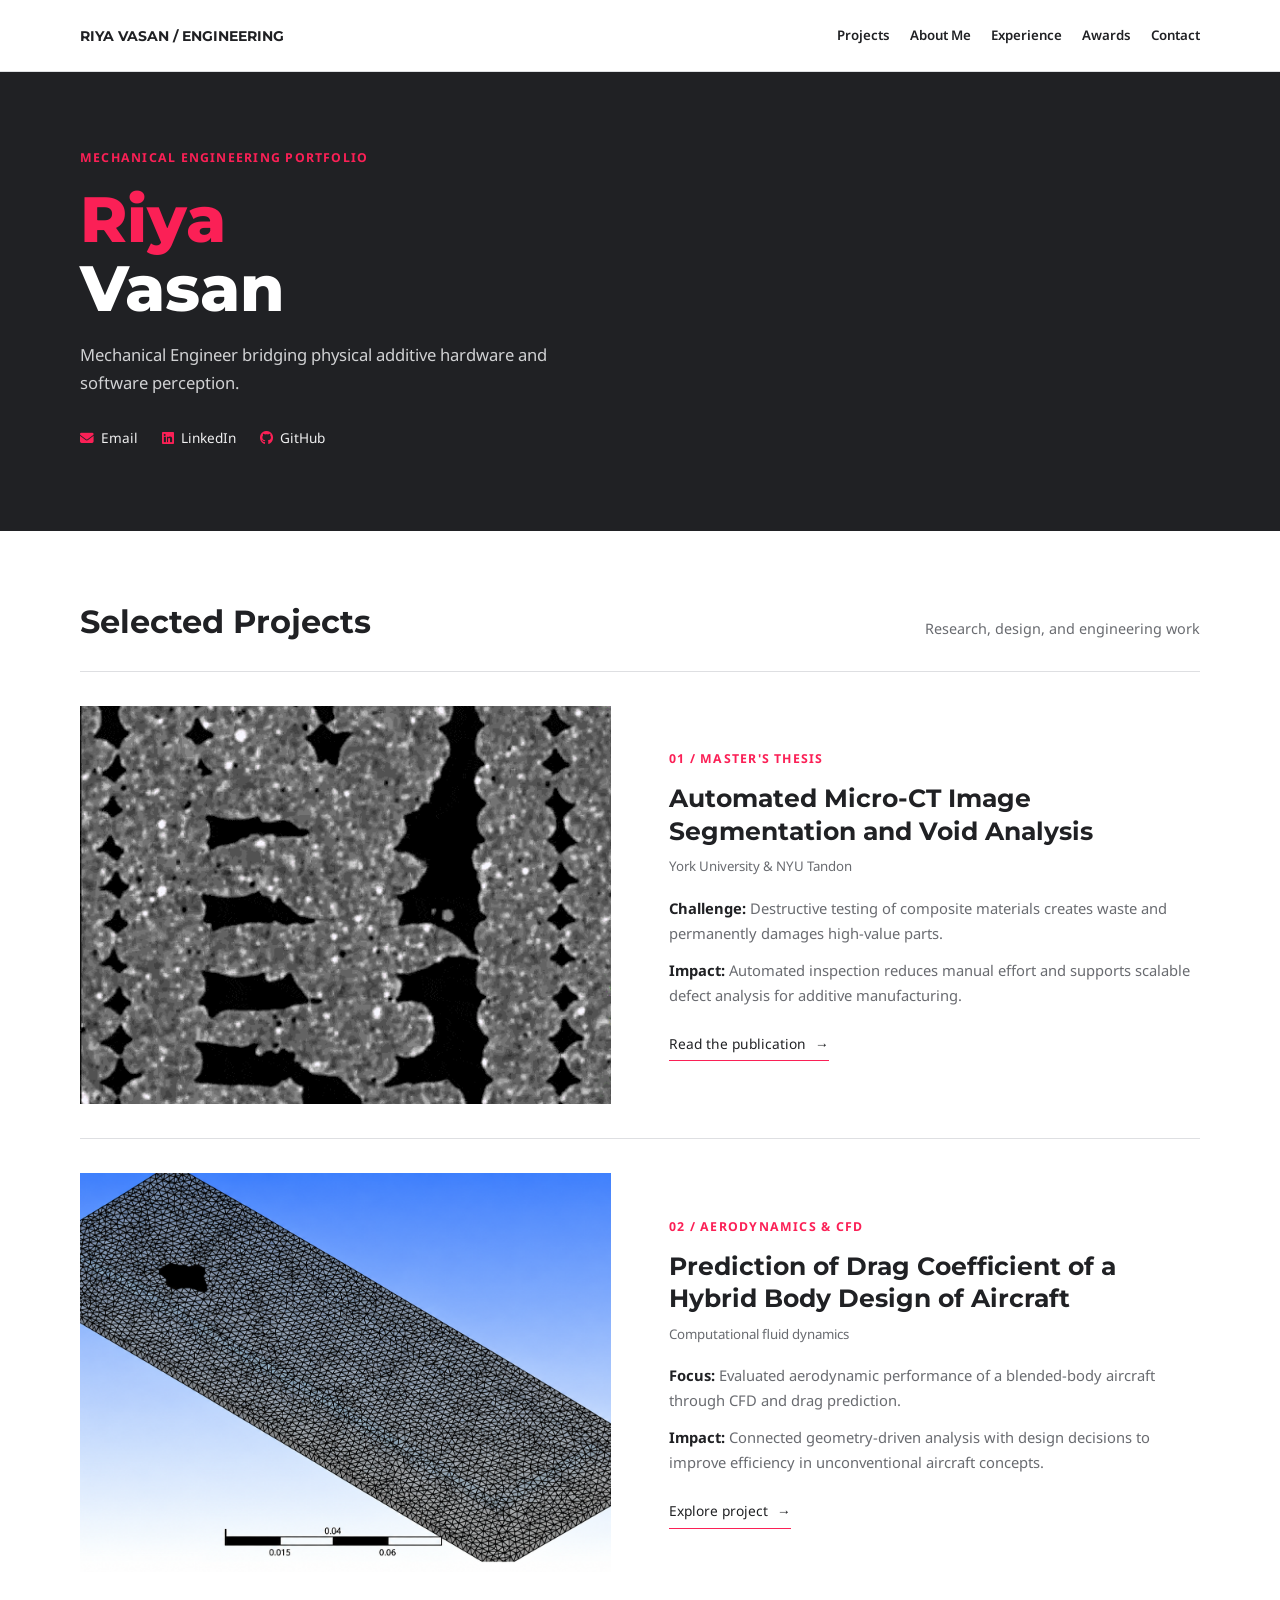
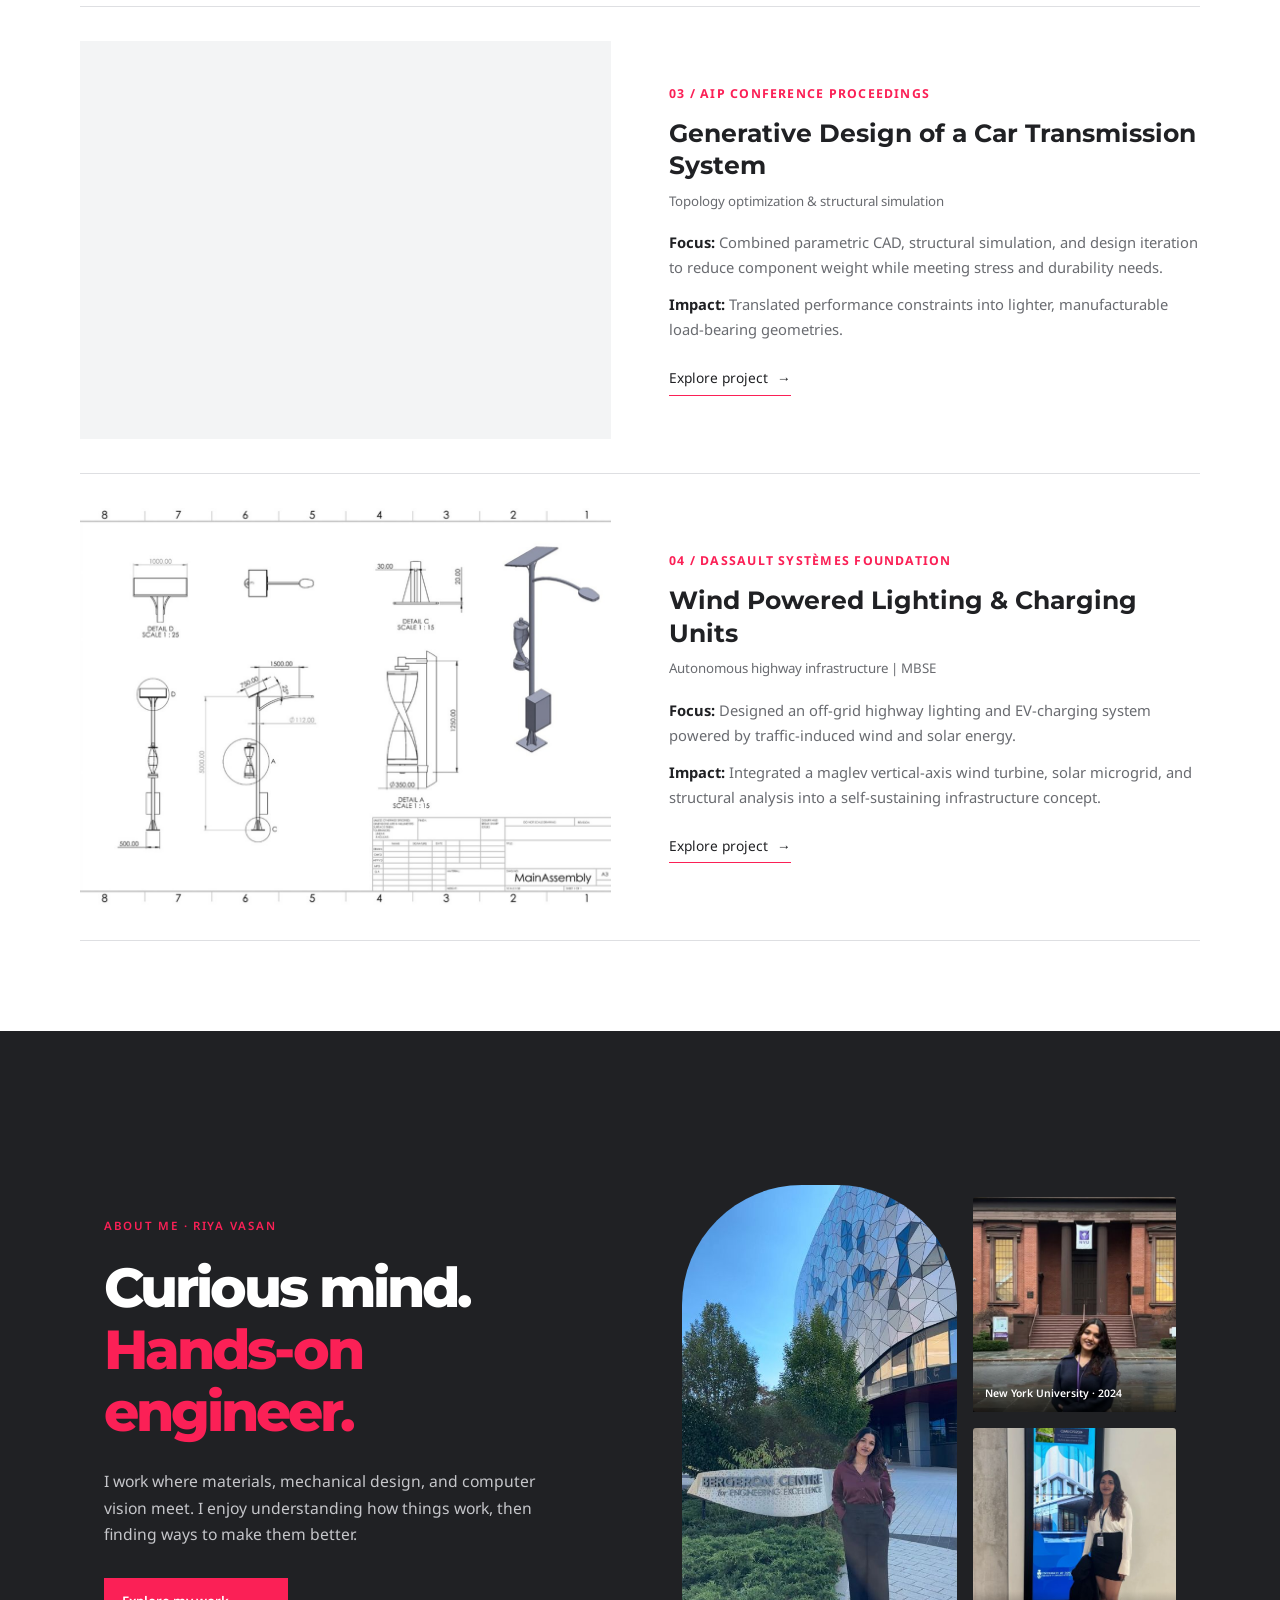
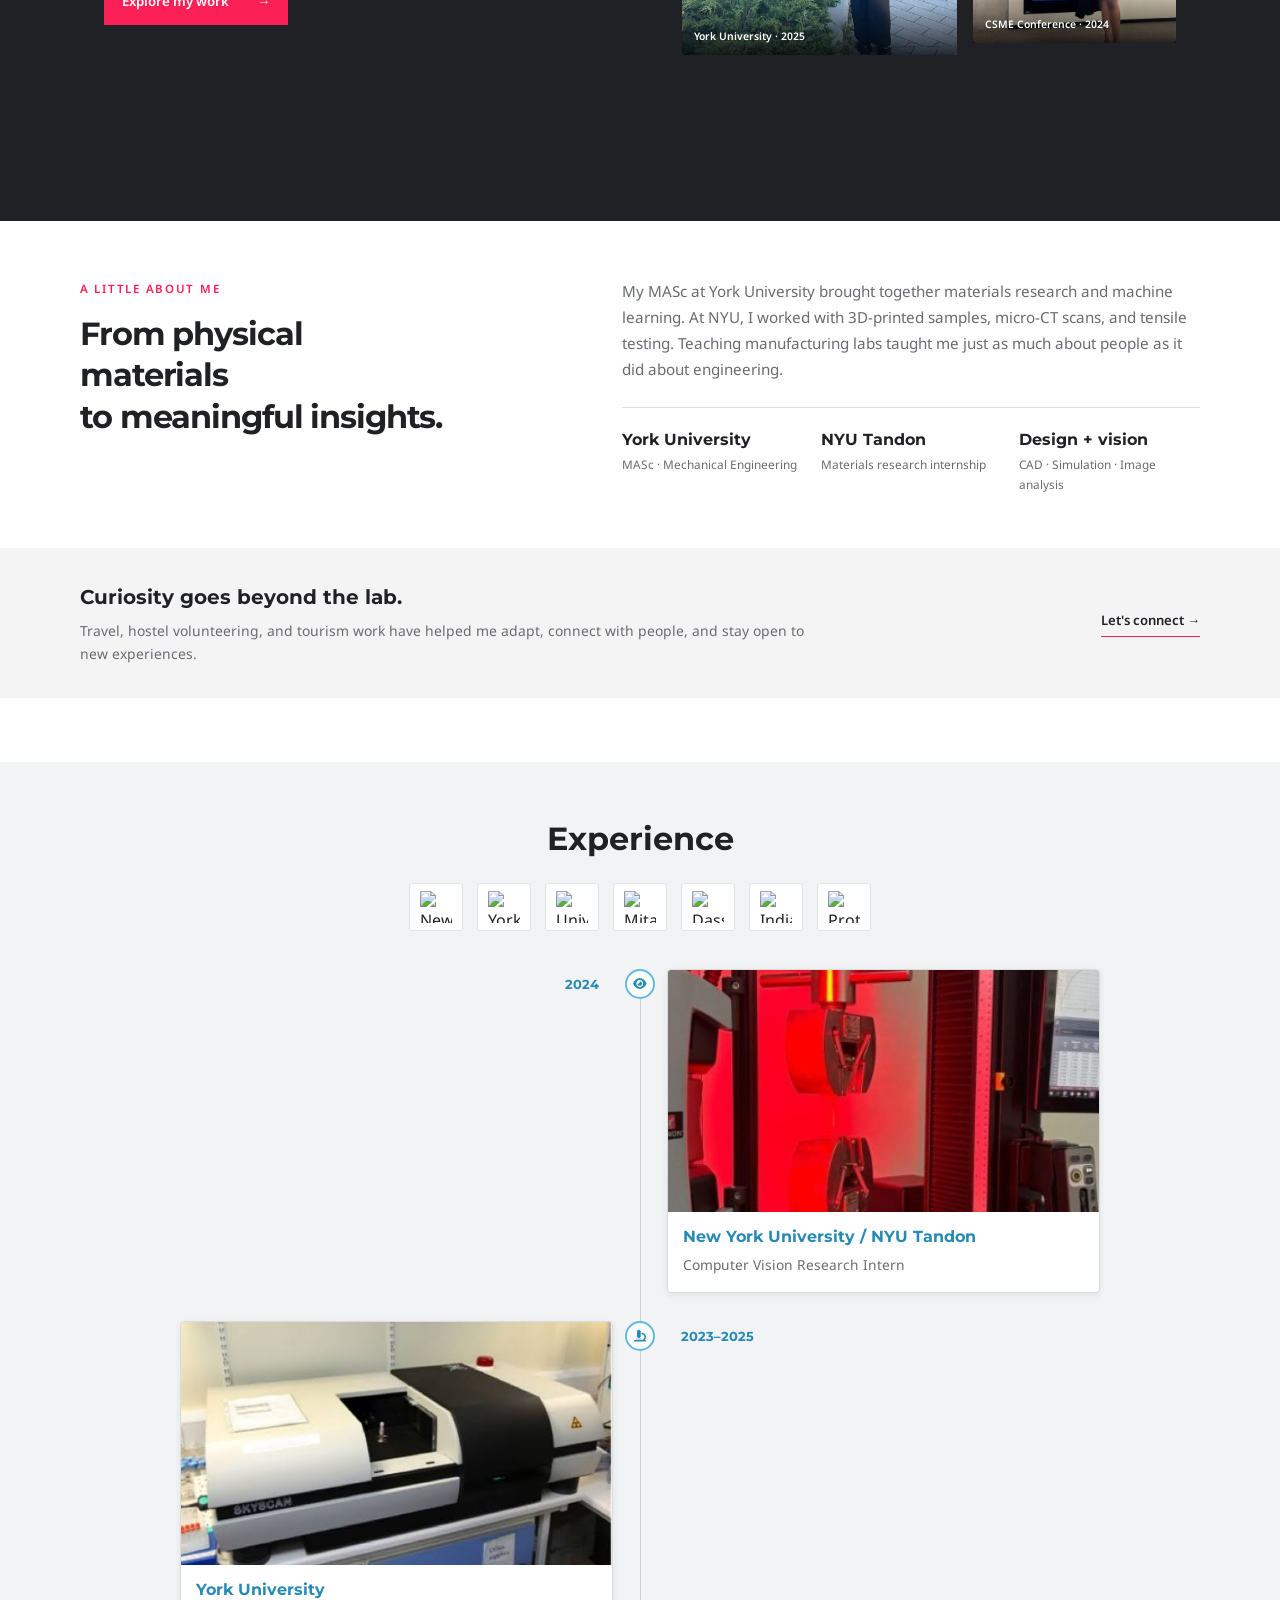
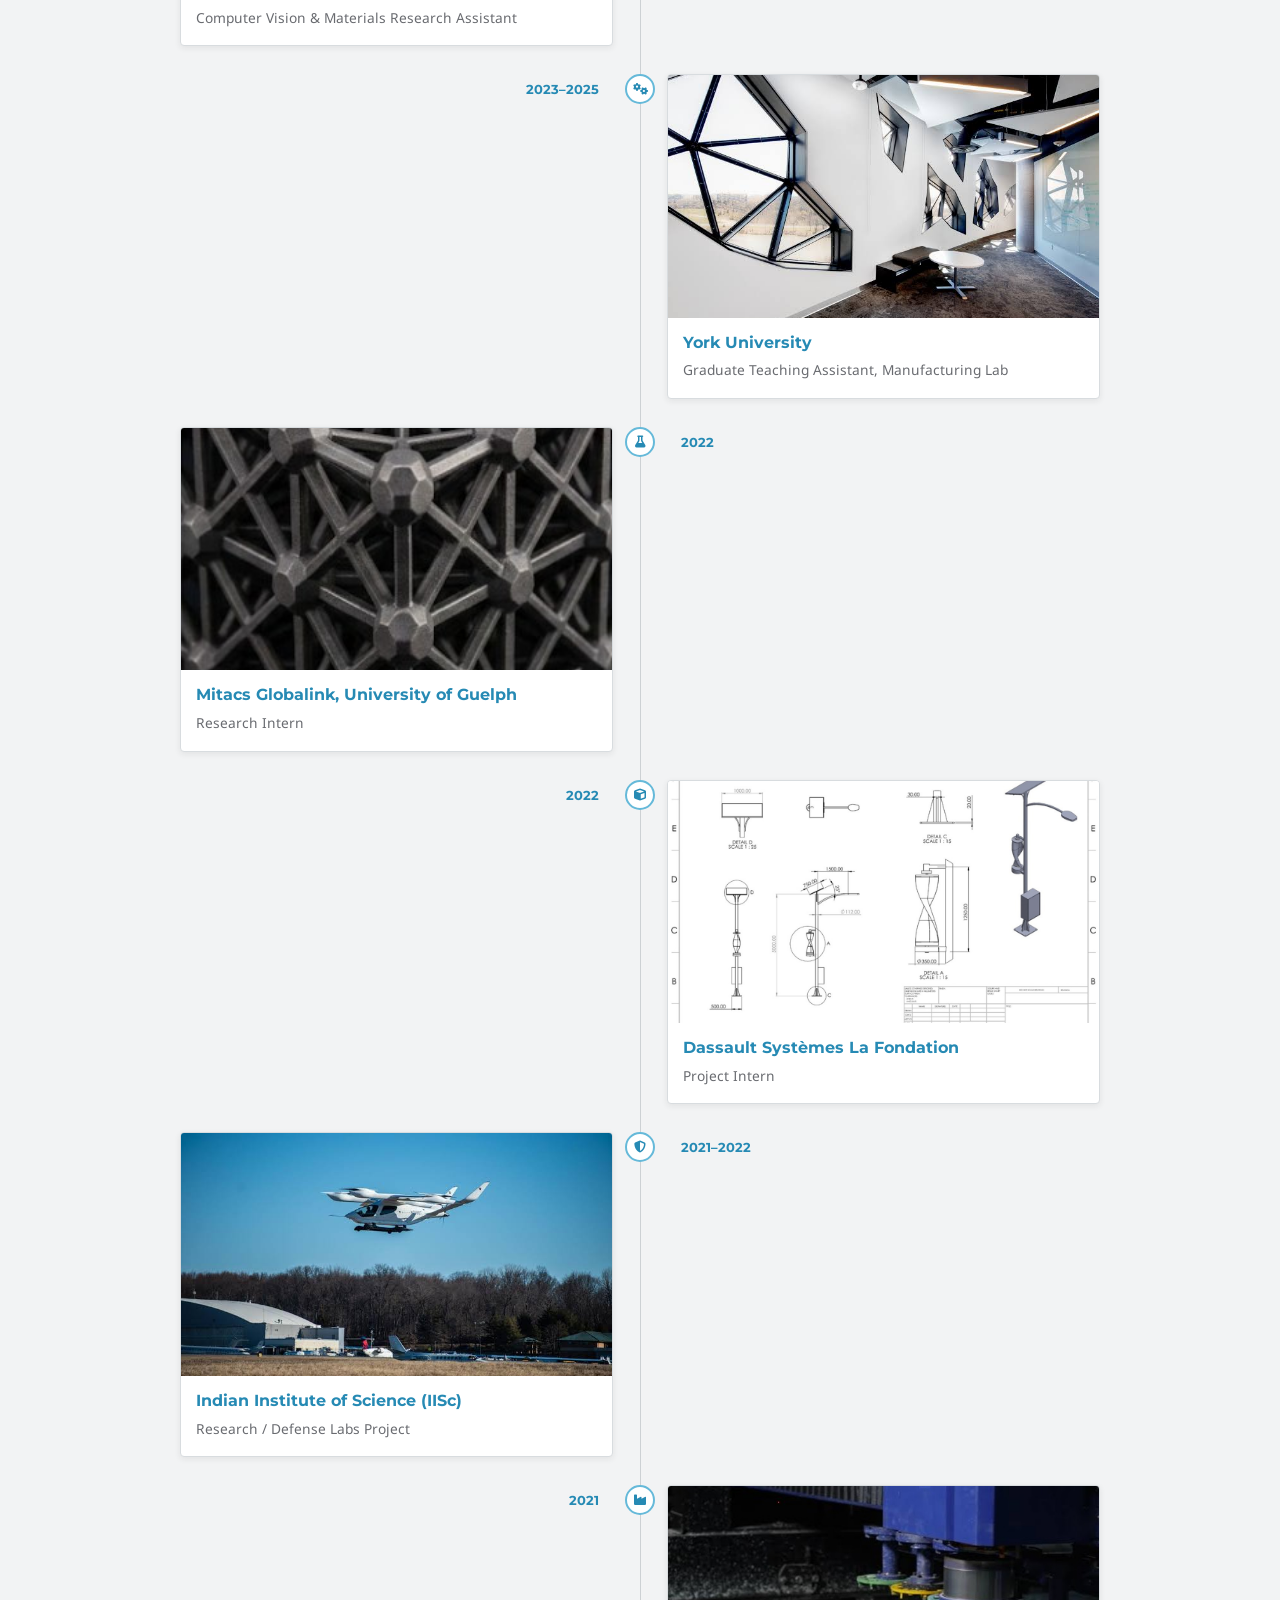
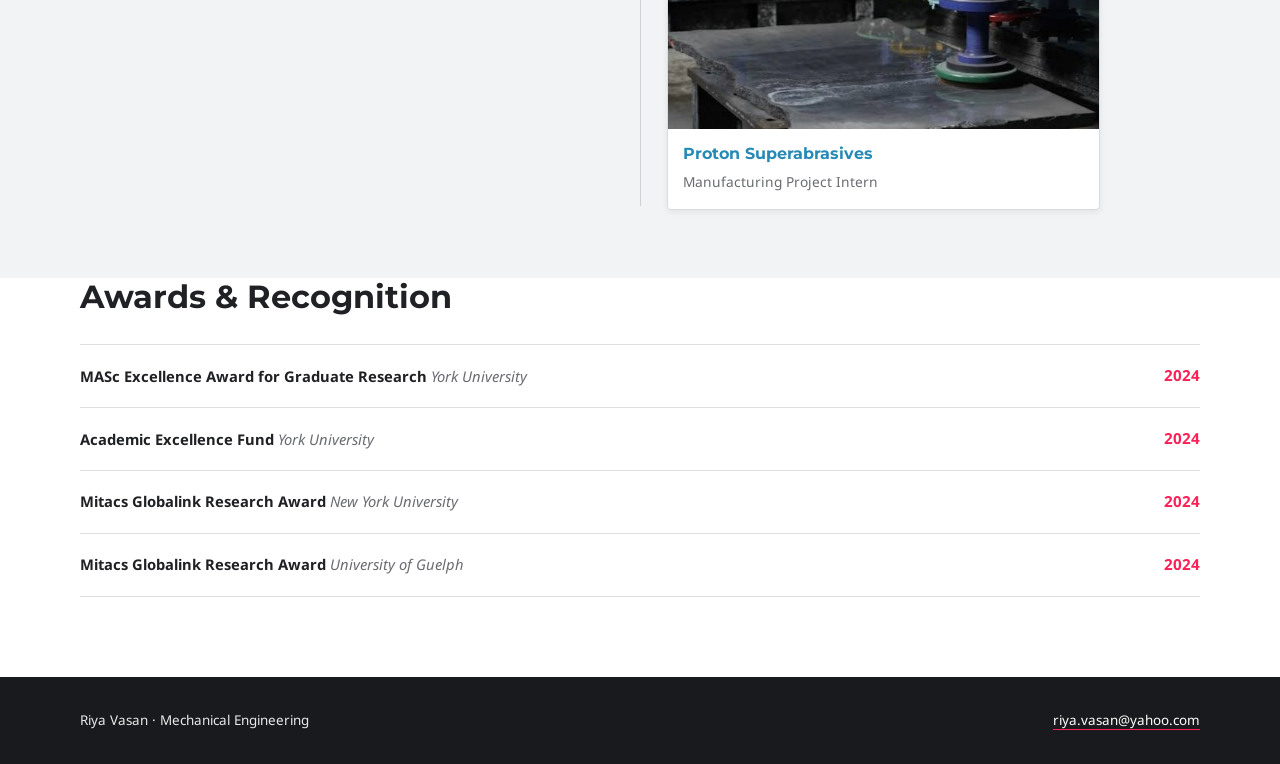
==== index.html @ 9f5fbedf "Integrate About Me as a scrollable homepage section" ====
<!DOCTYPE html>
<html lang="en">
<head>
    <meta charset="UTF-8">
    <meta name="viewport" content="width=device-width, initial-scale=1.0">
    <meta name="theme-color" content="#202124">
    <title>Riya Vasan, MASc | Engineering Portfolio</title>
    <link rel="preconnect" href="https://fonts.googleapis.com">
    <link rel="preconnect" href="https://fonts.gstatic.com" crossorigin>
    <link href="https://fonts.googleapis.com/css2?family=Montserrat:wght@500;600;700;800&family=Noto+Sans:wght@400;500;600;700&display=swap" rel="stylesheet">
    <link rel="stylesheet" href="https://cdnjs.cloudflare.com/ajax/libs/font-awesome/6.4.0/css/all.min.css">
    <style>
        :root {
            --ink: #202124;
            --paper: #fff;
            --soft: #f3f4f5;
            --muted: #696b70;
            --line: #dedfe2;
            --pink: #fb2056;
        }
        * { box-sizing: border-box; }
        html { scroll-behavior: smooth; scroll-padding-top: 88px; }
        body {
            margin: 0;
            color: var(--ink);
            background: var(--paper);
            font: 400 16px/1.7 'Noto Sans', sans-serif;
        }
        a { color: inherit; }
        .site-header {
            position: sticky;
            top: 0;
            z-index: 5;
            display: flex;
            align-items: center;
            justify-content: space-between;
            min-height: 72px;
            padding: 0 max(24px, calc((100vw - 1120px) / 2));
            background: rgba(255, 255, 255, .96);
            border-bottom: 1px solid var(--line);
            backdrop-filter: blur(12px);
        }
        .site-brand {
            font: 700 .9rem 'Montserrat', sans-serif;
            text-decoration: none;
        }
        .site-nav { display: flex; flex-wrap: wrap; gap: 20px; }
        .site-header { flex-wrap: wrap; gap: 12px; padding-top: 12px; padding-bottom: 12px; }
        .site-nav a {
            font-size: .83rem;
            font-weight: 600;
            text-decoration: none;
        }
        .site-nav a:hover, .site-nav a:focus-visible,
        .contact-links a:hover, .contact-links a:focus-visible,
        .project-link:hover { color: var(--pink); }
        .hero {
            display: grid;
            grid-template-columns: 1fr;
            align-items: center;
            gap: 0;
            padding: 76px max(24px, calc((100vw - 1120px) / 2)) 82px;
            background: var(--ink);
            color: var(--paper);
        }
        .hero-copy { max-width: 740px; }
        .eyebrow, .project-index {
            margin: 0 0 16px;
            color: var(--pink);
            font-size: .77rem;
            font-weight: 700;
            letter-spacing: .1em;
            text-transform: uppercase;
        }
        .hero h1 {
            margin: 0 0 18px;
            color: var(--paper);
            font: 800 64px/1.08 'Montserrat', sans-serif;
        }
        .hero h1 span { display: block; color: var(--pink); }
        .hero .subtitle {
            max-width: 520px;
            margin: 0;
            color: #d0d1d3;
            font-size: 1.04rem;
        }
        .project-media img, .project-media video {
            display: block;
            width: 100%;
            height: 100%;
            object-fit: cover;
        }
        .contact-links {
            display: flex;
            flex-wrap: wrap;
            gap: 18px 24px;
            margin-top: 28px;
        }
        .contact-links a {
            color: #f0f0f1;
            font-size: .85rem;
            text-decoration: none;
        }
        .contact-links i { margin-right: 7px; color: var(--pink); }
        .container {
            width: min(1120px, calc(100% - 48px));
            margin: 0 auto;
            padding: 72px 0 80px;
        }
        .section-heading {
            display: flex;
            align-items: end;
            justify-content: space-between;
            gap: 24px;
            margin: 0 0 30px;
        }
        .section-title {
            margin: 0;
            color: var(--ink);
            font: 700 32px/1.2 'Montserrat', sans-serif;
        }
        .section-note { margin: 0; color: var(--muted); font-size: .9rem; }
        .project-grid {
            display: flex;
            flex-direction: column;
            margin-bottom: 90px;
        }
        .project-card {
            display: grid;
            grid-template-columns: minmax(0, 1fr) minmax(0, 1fr);
            align-items: center;
            gap: 58px;
            padding: 34px 0;
            border-top: 1px solid var(--line);
        }
        .project-card:last-child { border-bottom: 1px solid var(--line); }
        .project-media {
            display: block;
            width: 100%;
            overflow: hidden;
            aspect-ratio: 4 / 3;
            background: var(--soft);
        }
        .project-media img, .project-media video { transition: transform 350ms ease; }
        .project-card:hover .project-media img,
        .project-card:hover .project-media video { transform: scale(1.025); }
        .project-copy { min-width: 0; }
        .project-copy .project-index { margin-bottom: 12px; }
        .project-title {
            margin: 0 0 8px;
            color: var(--ink);
            font: 700 25px/1.3 'Montserrat', sans-serif;
        }
        .project-link { text-decoration: none; }
        .project-context { margin: 0 0 18px; color: var(--muted); font-size: .83rem; }
        .project-copy ul {
            margin: 0 0 22px;
            padding: 0;
            color: var(--muted);
            font-size: .92rem;
            list-style: none;
        }
        .project-copy li { margin: 0 0 12px; }
        .project-copy strong { color: var(--ink); }
        .pub-link {
            display: inline-flex;
            align-items: center;
            gap: 9px;
            padding: 0 0 5px;
            border: 0;
            border-bottom: 1px solid var(--pink);
            color: var(--ink);
            font-size: .86rem;
            text-decoration: none;
        }
        .pub-link:hover { color: var(--pink); }
        #experience {
            width: 100vw;
            margin-left: calc(50% - 50vw);
            padding: 58px 24px 68px;
            background: #f2f3f4;
            scroll-margin-top: 72px;
        }
        #experience .section-heading { justify-content: center; margin-bottom: 24px; }
        #experience .section-title { text-align: center; }
        .experience-logos {
            display: flex;
            align-items: center;
            justify-content: center;
            flex-wrap: wrap;
            gap: 14px;
            margin: 0 auto 38px;
        }
        .experience-logo {
            display: grid;
            width: 54px;
            height: 48px;
            place-items: center;
            background: #fff;
            border: 1px solid #e1e3e5;
            border-radius: 3px;
        }
        .experience-logo img { width: 32px; height: 32px; object-fit: contain; }
        .timeline {
            position: relative;
            width: min(920px, 100%);
            margin: 0 auto;
        }
        .timeline::before {
            position: absolute;
            top: 4px;
            bottom: 4px;
            left: 50%;
            width: 1px;
            background: #cdd1d4;
            content: '';
        }
        .timeline-item {
            display: grid;
            grid-template-columns: minmax(0, 1fr) 54px minmax(0, 1fr);
            align-items: start;
            gap: 0;
            margin-bottom: 28px;
        }
        .timeline-item:last-child { margin-bottom: 0; }
        .timeline-years {
            grid-column: 1;
            grid-row: 1;
            justify-self: end;
            padding: 6px 14px 0 0;
            color: #268ab4;
            font: 700 .82rem/1.5 'Montserrat', sans-serif;
            text-align: right;
            white-space: nowrap;
        }
        .timeline-node {
            z-index: 1;
            display: grid;
            grid-column: 2;
            grid-row: 1;
            width: 30px;
            height: 30px;
            margin: 0 auto;
            place-items: center;
            color: #268ab4;
            background: #fff;
            border: 2px solid #65b9d9;
            border-radius: 50%;
            font-size: .75rem;
        }
        .timeline-card {
            grid-column: 3;
            grid-row: 1;
            overflow: hidden;
            background: #fff;
            border: 1px solid #d8dcdf;
            border-radius: 4px;
            box-shadow: 0 2px 6px rgba(32, 33, 36, .08);
        }
        .timeline-card img {
            display: block;
            width: 100%;
            aspect-ratio: 16 / 9;
            object-fit: cover;
            background: #e5e7e9;
        }
        .timeline-copy { padding: 14px 15px 16px; }
        .timeline-title {
            margin: 0 0 5px;
            color: #268ab4;
            font: 700 .98rem/1.4 'Montserrat', sans-serif;
        }
        .timeline-role { margin: 0; color: var(--muted); font-size: .86rem; }
        .timeline-item.is-reversed .timeline-years {
            grid-column: 3;
            justify-self: start;
            padding: 6px 0 0 14px;
            text-align: left;
        }
        .timeline-item.is-reversed .timeline-card { grid-column: 1; }
        #awards { scroll-margin-top: 100px; }
        .awards-title { margin: 0 0 28px; }
        .list-container { border-top: 1px solid var(--line); }
        .list-item {
            display: flex;
            align-items: center;
            justify-content: space-between;
            gap: 20px;
            padding: 18px 0;
            border-bottom: 1px solid var(--line);
        }
        .list-content { max-width: 88%; font-size: .92rem; }
        .item-title { font-weight: 700; }
        .item-venue { color: var(--muted); font-style: italic; }
        .list-year { color: var(--pink); font-size: .95rem; font-weight: 700; white-space: nowrap; }
        .site-footer { padding: 32px 24px; background: #191a1d; color: #e9e9eb; }
        .footer-inner {
            display: flex;
            align-items: center;
            justify-content: space-between;
            gap: 20px;
            width: min(1120px, 100%);
            margin: 0 auto;
        }
        .site-footer p { margin: 0; font-size: .84rem; }
        .site-footer a { color: #fff; text-decoration-color: var(--pink); text-underline-offset: 4px; }
        @media (max-width: 760px) {
            .site-header { min-height: 64px; padding: 0 18px; }
            .site-brand { font-size: .74rem; }
            .site-nav { gap: 15px; }
            .site-nav a { font-size: .75rem; }
            .hero { grid-template-columns: 1fr; gap: 32px; padding: 54px 18px 48px; }
            .hero h1 { font-size: 44px; }
            .hero-media { max-height: 340px; }
            .container { width: min(100% - 36px, 560px); padding: 54px 0 60px; }
            .section-heading { display: block; margin-bottom: 18px; }
            .section-title { font-size: 27px; }
            .section-note { margin-top: 8px; }
            .project-card { grid-template-columns: 1fr; gap: 22px; padding: 26px 0; }
            .project-media { aspect-ratio: 16 / 10; }
            .project-title { font-size: 21px; }
            .project-grid { margin-bottom: 64px; }
            #experience { padding: 48px 18px 54px; }
            .experience-logos { gap: 8px; margin-bottom: 28px; }
            .experience-logo { width: 44px; height: 42px; }
            .experience-logo img { width: 27px; height: 27px; }
            .timeline { padding-left: 30px; }
            .timeline::before { left: 14px; }
            .timeline-item,
            .timeline-item.is-reversed {
                grid-template-columns: 30px minmax(0, 1fr);
                column-gap: 12px;
                row-gap: 6px;
                margin-bottom: 20px;
            }
            .timeline-node { grid-column: 1; grid-row: 1 / span 2; }
            .timeline-years,
            .timeline-item.is-reversed .timeline-years {
                grid-column: 2;
                grid-row: 1;
                justify-self: start;
                padding: 2px 0 0;
                text-align: left;
            }
            .timeline-card,
            .timeline-item.is-reversed .timeline-card { grid-column: 2; grid-row: 2; }
            .timeline-copy { padding: 12px 13px 14px; }
            .timeline-title { font-size: .92rem; }
            .footer-inner { align-items: flex-start; flex-direction: column; }
        }
        @media (prefers-reduced-motion: reduce) {
            html { scroll-behavior: auto; }
            *, *::before, *::after { transition-duration: .01ms !important; }
        }
    </style>
<style>#about :root{--ink:#202124;--paper:#fff;--pink:#fb2056;--muted:#686a70;--line:#dedfe2}#about *{box-sizing:border-box}#about body{margin:0;font:400 16px/1.7 'Noto Sans',sans-serif;color:var(--ink);background:var(--paper)}#about a{color:inherit}#about img{display:block;width:100%}#about h2,#about h2,#about h3{font-family:'Montserrat',sans-serif}#about header{display:flex;align-items:center;justify-content:space-between;gap:18px;padding:23px max(24px,calc((100vw - 1160px)/2));border-bottom:1px solid var(--line)}#about .brand{font:700 .85rem 'Montserrat',sans-serif;text-decoration:none}#about nav{display:flex;gap:26px}#about nav a{font-size:.8rem;font-weight:600;text-decoration:none}#about nav [aria-current],#about nav a:hover{color:var(--pink)}#about .wrap{width:min(1160px,calc(100% - 48px));margin:auto}#about .hero{background:var(--ink);color:white;overflow:hidden}#about .hero-inner{display:grid;grid-template-columns:1.05fr 1fr;gap:60px;align-items:center;padding:62px 0 68px}#about .eyebrow{font-size:.72rem;font-weight:600;letter-spacing:.15em;text-transform:uppercase;color:var(--pink);margin:0 0 22px}#about .hero h2{font-size:clamp(38px,4.3vw,62px);line-height:1.12;letter-spacing:-.055em;margin:0 0 26px;font-weight:800}#about .hero h2 span{display:block;color:var(--pink)}#about .intro{max-width:450px;color:#c5c6ca;margin:0 0 30px;font-size:.98rem}#about .cta{display:inline-flex;align-items:center;gap:28px;padding:12px 18px;background:var(--pink);color:white;text-decoration:none;font-size:.83rem;font-weight:600}#about .cta:hover{background:#de174a}#about .photo-collage{display:grid;grid-template-columns:1.35fr 1fr;gap:16px;align-items:center;position:relative}#about .photo-collage figure{margin:0;position:relative}#about .main-photo{grid-row:1 / 3}#about .main-photo img{height:470px;object-fit:cover;object-position:55% 80%;border-radius:120px 120px 3px 3px}#about .small-photo img{height:215px;object-fit:cover;object-position:center 75%;border-radius:3px}#about .small-photo:nth-child(2){margin-top:28px}#about .small-photo:nth-child(3){margin-bottom:28px}#about .photo-collage figcaption{position:absolute;bottom:0;left:0;right:0;padding:25px 12px 10px;font-size:.65rem;font-weight:600;background:linear-gradient(transparent,rgba(0,0,0,.78));color:white}#about .main-photo figcaption{border-radius:0 0 3px 3px}#about .story{display:grid;grid-template-columns:1fr 1.25fr;gap:80px;padding:58px 0 54px}#about .story .eyebrow{margin-bottom:14px}#about .story h2{font-size:32px;line-height:1.3;letter-spacing:-.035em;margin:0;max-width:370px}#about .story-copy>p{margin:0 0 24px;color:var(--muted);font-size:.95rem}#about .facts{display:grid;grid-template-columns:repeat(3,1fr);gap:18px;padding-top:22px;border-top:1px solid var(--line)}#about .facts strong{display:block;font:700 1rem 'Montserrat',sans-serif}#about .facts span{display:block;font-size:.74rem;color:var(--muted);margin-top:5px}#about .beyond{background:#f4f4f5}#about .beyond-inner{display:flex;align-items:center;justify-content:space-between;gap:50px;padding:32px 0}#about .beyond h2{font-size:20px;margin:0 0 5px}#about .beyond p{font-size:.87rem;color:var(--muted);max-width:740px;margin:0}#about .text-link{font-size:.82rem;font-weight:600;text-decoration:none;border-bottom:1px solid var(--pink);padding-bottom:5px;white-space:nowrap}#about .text-link:hover{color:var(--pink)}#about footer{padding:25px 0;font-size:.74rem;color:var(--muted)}#about .footer-inner{display:flex;justify-content:space-between;gap:20px}#about a:focus-visible{outline:2px solid var(--pink);outline-offset:5px}@media(max-width:900px){#about .hero-inner{gap:30px}#about .hero h2{font-size:44px}#about .main-photo img{height:410px}#about .small-photo img{height:180px}#about .story{gap:35px}}@media(max-width:640px){#about header{padding:18px;flex-wrap:wrap}#about .brand{font-size:.76rem}#about nav{gap:18px}#about nav a{font-size:.74rem}#about .wrap{width:calc(100% - 36px)}#about .hero-inner{grid-template-columns:1fr;gap:36px;padding:38px 0 42px}#about .hero h2{font-size:43px}#about .intro{margin-bottom:24px}#about .photo-collage{max-width:460px;width:100%;margin:auto;gap:12px}#about .main-photo img{height:380px}#about .small-photo img{height:165px}#about .story{grid-template-columns:1fr;gap:22px;padding:36px 0}#about .story h2{font-size:27px}#about .facts{gap:10px}#about .facts strong{font-size:.88rem}#about .beyond-inner{display:block;padding:26px 0}#about .beyond p{margin-bottom:18px}#about .footer-inner{flex-wrap:wrap}}@media(prefers-reduced-motion:reduce){#about html{scroll-behavior:auto}}
#about{width:100vw;margin-left:calc(50% - 50vw);scroll-margin-top:0;margin-bottom:64px}#about .wrap{width:min(1120px,calc(100% - 48px))}#about .hero h2{font:800 clamp(38px,4.3vw,62px)/1.12 'Montserrat',sans-serif;letter-spacing:-.055em;color:#fff;margin:0 0 26px}#about .hero h2 span{display:block;color:var(--pink)}@media(max-width:640px){#about .wrap{width:calc(100% - 36px)}#about .hero h2{font-size:43px}}</style></head>
<body>
    <header class="site-header">
        <a class="site-brand" href="#top">RIYA VASAN / ENGINEERING</a>
        <nav class="site-nav" aria-label="Main navigation">
            <a href="#projects">Projects</a>
            <a href="#about">About Me</a>
            <a href="#experience">Experience</a>
            <a href="#awards">Awards</a>
            <a href="#contact">Contact</a>
        </nav>
    </header>

    <section class="hero" id="top" aria-labelledby="hero-title">
        <div class="hero-copy">
            <p class="eyebrow">Mechanical Engineering Portfolio</p>
            <h1 id="hero-title"><span>Riya</span> Vasan</h1>
            <p class="subtitle">Mechanical Engineer bridging physical additive hardware and software perception.</p>
            <div class="contact-links" id="contact">
                <a href="mailto:riya.vasan@yahoo.com"><i class="fa-solid fa-envelope" aria-hidden="true"></i>Email</a>
                <a href="https://www.linkedin.com/in/riyavasan" target="_blank" rel="noopener noreferrer"><i class="fa-brands fa-linkedin" aria-hidden="true"></i>LinkedIn</a>
                <a href="https://github.com/RiyaVasn" target="_blank" rel="noopener noreferrer"><i class="fa-brands fa-github" aria-hidden="true"></i>GitHub</a>
            </div>
        </div>
    </section>

    <main class="container" id="content">
        <section aria-labelledby="projects">
            <div class="section-heading">
                <h2 class="section-title" id="projects">Selected Projects</h2>
                <p class="section-note">Research, design, and engineering work</p>
            </div>
            <div class="project-grid">
                <article class="project-card">
                    <div class="project-media"><img src="Thumbnail_thesis.gif" alt="Animated micro-CT segmentation of a composite sample" loading="lazy" decoding="async"></div>
                    <div class="project-copy">
                        <p class="project-index">01 / Master's Thesis</p>
                        <h3 class="project-title"><a href="thesis-page.html" class="project-link">Automated Micro-CT Image Segmentation and Void Analysis</a></h3>
                        <p class="project-context">York University &amp; NYU Tandon</p>
                        <ul>
                            <li><strong>Challenge:</strong> Destructive testing of composite materials creates waste and permanently damages high-value parts.</li>
                            <li><strong>Impact:</strong> Automated inspection reduces manual effort and supports scalable defect analysis for additive manufacturing.</li>
                        </ul>
                        <a href="https://doi.org/10.1016/j.matdes.2026.115538" target="_blank" rel="noopener noreferrer" class="pub-link">Read the publication <span aria-hidden="true">&rarr;</span></a>
                    </div>
                </article>
                <article class="project-card">
                    <div class="project-media"><img src="Figure_4.jpg" alt="CFD mesh for the hybrid-body aircraft simulation" loading="lazy" decoding="async"></div>
                    <div class="project-copy">
                        <p class="project-index">02 / Aerodynamics &amp; CFD</p>
                        <h3 class="project-title"><a href="project-two.html" class="project-link">Prediction of Drag Coefficient of a Hybrid Body Design of Aircraft</a></h3>
                        <p class="project-context">Computational fluid dynamics</p>
                        <ul>
                            <li><strong>Focus:</strong> Evaluated aerodynamic performance of a blended-body aircraft through CFD and drag prediction.</li>
                            <li><strong>Impact:</strong> Connected geometry-driven analysis with design decisions to improve efficiency in unconventional aircraft concepts.</li>
                        </ul>
                        <a href="project-two.html" class="pub-link">Explore project <span aria-hidden="true">&rarr;</span></a>
                    </div>
                </article>
                <article class="project-card">
                    <div class="project-media"><video autoplay muted loop playsinline preload="metadata" aria-label="Generative design gear animation"><source src="GDT_GIF.mp4" type="video/mp4"></video></div>
                    <div class="project-copy">
                        <p class="project-index">03 / AIP Conference Proceedings</p>
                        <h3 class="project-title"><a href="project-three.html" class="project-link">Generative Design of a Car Transmission System</a></h3>
                        <p class="project-context">Topology optimization &amp; structural simulation</p>
                        <ul>
                            <li><strong>Focus:</strong> Combined parametric CAD, structural simulation, and design iteration to reduce component weight while meeting stress and durability needs.</li>
                            <li><strong>Impact:</strong> Translated performance constraints into lighter, manufacturable load-bearing geometries.</li>
                        </ul>
                        <a href="project-three.html" class="pub-link">Explore project <span aria-hidden="true">&rarr;</span></a>
                    </div>
                </article>
                <article class="project-card">
                    <div class="project-media"><img src="main_assembly.jpg" alt="Wind-powered highway lighting and charging unit with solar panel and vertical-axis turbine" loading="lazy" decoding="async"></div>
                    <div class="project-copy">
                        <p class="project-index">04 / Dassault Systèmes Foundation</p>
                        <h3 class="project-title"><a href="project-four.html" class="project-link">Wind Powered Lighting &amp; Charging Units</a></h3>
                        <p class="project-context">Autonomous highway infrastructure | MBSE</p>
                        <ul>
                            <li><strong>Focus:</strong> Designed an off-grid highway lighting and EV-charging system powered by traffic-induced wind and solar energy.</li>
                            <li><strong>Impact:</strong> Integrated a maglev vertical-axis wind turbine, solar microgrid, and structural analysis into a self-sustaining infrastructure concept.</li>
                        </ul>
                        <a href="project-four.html" class="pub-link">Explore project <span aria-hidden="true">&rarr;</span></a>
                    </div>
                </article>
            </div>
        </section>

        <section id="about" aria-label="About Me"><section class="hero" aria-labelledby="intro-title"><div class="wrap hero-inner"><div><p class="eyebrow">About Me · Riya Vasan</p><h2 id="intro-title">Curious mind.<span>Hands-on<br>engineer.</span></h2><p class="intro">I work where materials, mechanical design, and computer vision meet. I enjoy understanding how things work, then finding ways to make them better.</p><a class="cta" href="#projects">Explore my work <span aria-hidden="true">&rarr;</span></a></div>
<div class="photo-collage" aria-label="Photos from my research journey"><figure class="main-photo"><img src="assets/about-york.jpg" alt="Riya outside York University's Bergeron Centre after her master's thesis defense" width="480" height="853" loading="lazy"><figcaption>York University · 2025</figcaption></figure><figure class="small-photo"><img src="assets/about-nyu.jpg" alt="Riya at New York University during her research internship" width="480" height="853"><figcaption>New York University · 2024</figcaption></figure><figure class="small-photo"><img src="assets/about-csme.jpg" alt="Riya attending the CSME conference at the University of Toronto" width="480" height="853"><figcaption>CSME Conference · 2024</figcaption></figure></div></div></section>
<section class="wrap story" aria-labelledby="story-title"><div><p class="eyebrow">A little about me</p><h2 id="story-title">From physical materials<br>to meaningful insights.</h2></div><div class="story-copy"><p>My MASc at York University brought together materials research and machine learning. At NYU, I worked with 3D-printed samples, micro-CT scans, and tensile testing. Teaching manufacturing labs taught me just as much about people as it did about engineering.</p><div class="facts"><div><strong>York University</strong><span>MASc · Mechanical Engineering</span></div><div><strong>NYU Tandon</strong><span>Materials research internship</span></div><div><strong>Design + vision</strong><span>CAD · Simulation · Image analysis</span></div></div></div></section>
<section class="beyond" aria-labelledby="beyond-title"><div class="wrap beyond-inner"><div><h2 id="beyond-title">Curiosity goes beyond the lab.</h2><p>Travel, hostel volunteering, and tourism work have helped me adapt, connect with people, and stay open to new experiences.</p></div><a class="text-link" href="mailto:riya.vasan@yahoo.com">Let's connect &rarr;</a></div></section></section>
<section id="experience" aria-labelledby="experience-heading">
            <div class="section-heading">
                <h2 class="section-title" id="experience-heading">Experience</h2>
            </div>
            <div class="experience-logos" aria-label="Organizations">
                <span class="experience-logo" title="New York University"><img src="https://www.google.com/s2/favicons?domain=nyu.edu&amp;sz=128" alt="New York University logo" loading="lazy"></span>
                <span class="experience-logo" title="York University"><img src="https://www.google.com/s2/favicons?domain=yorku.ca&amp;sz=128" alt="York University logo" loading="lazy"></span>
                <span class="experience-logo" title="University of Guelph"><img src="https://www.google.com/s2/favicons?domain=uoguelph.ca&amp;sz=128" alt="University of Guelph logo" loading="lazy"></span>
                <span class="experience-logo" title="Mitacs Globalink"><img src="https://www.google.com/s2/favicons?domain=mitacs.ca&amp;sz=128" alt="Mitacs logo" loading="lazy"></span>
                <span class="experience-logo" title="Dassault Systèmes"><img src="https://www.google.com/s2/favicons?domain=3ds.com&amp;sz=128" alt="Dassault Systèmes logo" loading="lazy"></span>
                <span class="experience-logo" title="Indian Institute of Science"><img src="https://www.google.com/s2/favicons?domain=iisc.ac.in&amp;sz=128" alt="Indian Institute of Science logo" loading="lazy"></span>
                <span class="experience-logo" title="Proton Superabrasives"><img src="https://www.google.com/s2/favicons?domain=protonsuperabrasives.com&amp;sz=128" alt="Proton Superabrasives logo" loading="lazy"></span>
            </div>
            <div class="timeline">
                <article class="timeline-item">
                    <div class="timeline-years">2024</div>
                    <span class="timeline-node" aria-hidden="true"><i class="fa-solid fa-eye"></i></span>
                    <div class="timeline-card">
                        <img src="nyu.jpg" alt="NYU Tandon computer vision research" loading="lazy" decoding="async">
                        <div class="timeline-copy">
                            <h3 class="timeline-title">New York University / NYU Tandon</h3>
                            <p class="timeline-role">Computer Vision Research Intern</p>
                        </div>
                    </div>
                </article>
                <article class="timeline-item is-reversed">
                    <div class="timeline-years">2023–2025</div>
                    <span class="timeline-node" aria-hidden="true"><i class="fa-solid fa-microscope"></i></span>
                    <div class="timeline-card">
                        <img src="yorkura.jpg" alt="York University computer vision and materials research" loading="lazy" decoding="async">
                        <div class="timeline-copy">
                            <h3 class="timeline-title">York University</h3>
                            <p class="timeline-role">Computer Vision &amp; Materials Research Assistant</p>
                        </div>
                    </div>
                </article>
                <article class="timeline-item">
                    <div class="timeline-years">2023–2025</div>
                    <span class="timeline-node" aria-hidden="true"><i class="fa-solid fa-gears"></i></span>
                    <div class="timeline-card">
                        <img src="yorku.jpg" alt="York University manufacturing lab teaching" loading="lazy" decoding="async">
                        <div class="timeline-copy">
                            <h3 class="timeline-title">York University</h3>
                            <p class="timeline-role">Graduate Teaching Assistant, Manufacturing Lab</p>
                        </div>
                    </div>
                </article>
                <article class="timeline-item is-reversed">
                    <div class="timeline-years">2022</div>
                    <span class="timeline-node" aria-hidden="true"><i class="fa-solid fa-flask"></i></span>
                    <div class="timeline-card">
                        <img src="guelph.jpg" alt="University of Guelph research internship" loading="lazy" decoding="async">
                        <div class="timeline-copy">
                            <h3 class="timeline-title">Mitacs Globalink, University of Guelph</h3>
                            <p class="timeline-role">Research Intern</p>
                        </div>
                    </div>
                </article>
                <article class="timeline-item">
                    <div class="timeline-years">2022</div>
                    <span class="timeline-node" aria-hidden="true"><i class="fa-solid fa-cube"></i></span>
                    <div class="timeline-card">
                        <img src="main_assembly.jpg" alt="Renewable-powered infrastructure concept designed in CAD" loading="lazy" decoding="async">
                        <div class="timeline-copy">
                            <h3 class="timeline-title">Dassault Systèmes La Fondation</h3>
                            <p class="timeline-role">Project Intern</p>
                        </div>
                    </div>
                </article>
                <article class="timeline-item is-reversed">
                    <div class="timeline-years">2021–2022</div>
                    <span class="timeline-node" aria-hidden="true"><i class="fa-solid fa-shield-halved"></i></span>
                    <div class="timeline-card">
                        <img src="IISC.jpg" alt="Indian Institute of Science research project" loading="lazy" decoding="async">
                        <div class="timeline-copy">
                            <h3 class="timeline-title">Indian Institute of Science (IISc)</h3>
                            <p class="timeline-role">Research / Defense Labs Project</p>
                        </div>
                    </div>
                </article>
                <article class="timeline-item">
                    <div class="timeline-years">2021</div>
                    <span class="timeline-node" aria-hidden="true"><i class="fa-solid fa-industry"></i></span>
                    <div class="timeline-card">
                        <img src="proton.jpg" alt="Proton Superabrasives manufacturing project" loading="lazy" decoding="async">
                        <div class="timeline-copy">
                            <h3 class="timeline-title">Proton Superabrasives</h3>
                            <p class="timeline-role">Manufacturing Project Intern</p>
                        </div>
                    </div>
                </article>
            </div>
        </section>

        <section id="awards" aria-labelledby="awards-heading">
            <h2 class="section-title awards-title" id="awards-heading">Awards &amp; Recognition</h2>
            <div class="list-container">
                <div class="list-item"><div class="list-content"><span class="item-title">MASc Excellence Award for Graduate Research</span> <span class="item-venue">York University</span></div><div class="list-year">2024</div></div>
                <div class="list-item"><div class="list-content"><span class="item-title">Academic Excellence Fund</span> <span class="item-venue">York University</span></div><div class="list-year">2024</div></div>
                <div class="list-item"><div class="list-content"><span class="item-title">Mitacs Globalink Research Award</span> <span class="item-venue">New York University</span></div><div class="list-year">2024</div></div>
                <div class="list-item"><div class="list-content"><span class="item-title">Mitacs Globalink Research Award</span> <span class="item-venue">University of Guelph</span></div><div class="list-year">2024</div></div>
            </div>
        </section>
    </main>

    <footer class="site-footer">
        <div class="footer-inner">
            <p>Riya Vasan · Mechanical Engineering</p>
            <p><a href="mailto:riya.vasan@yahoo.com">riya.vasan@yahoo.com</a></p>
        </div>
    </footer>
</body>
</html>
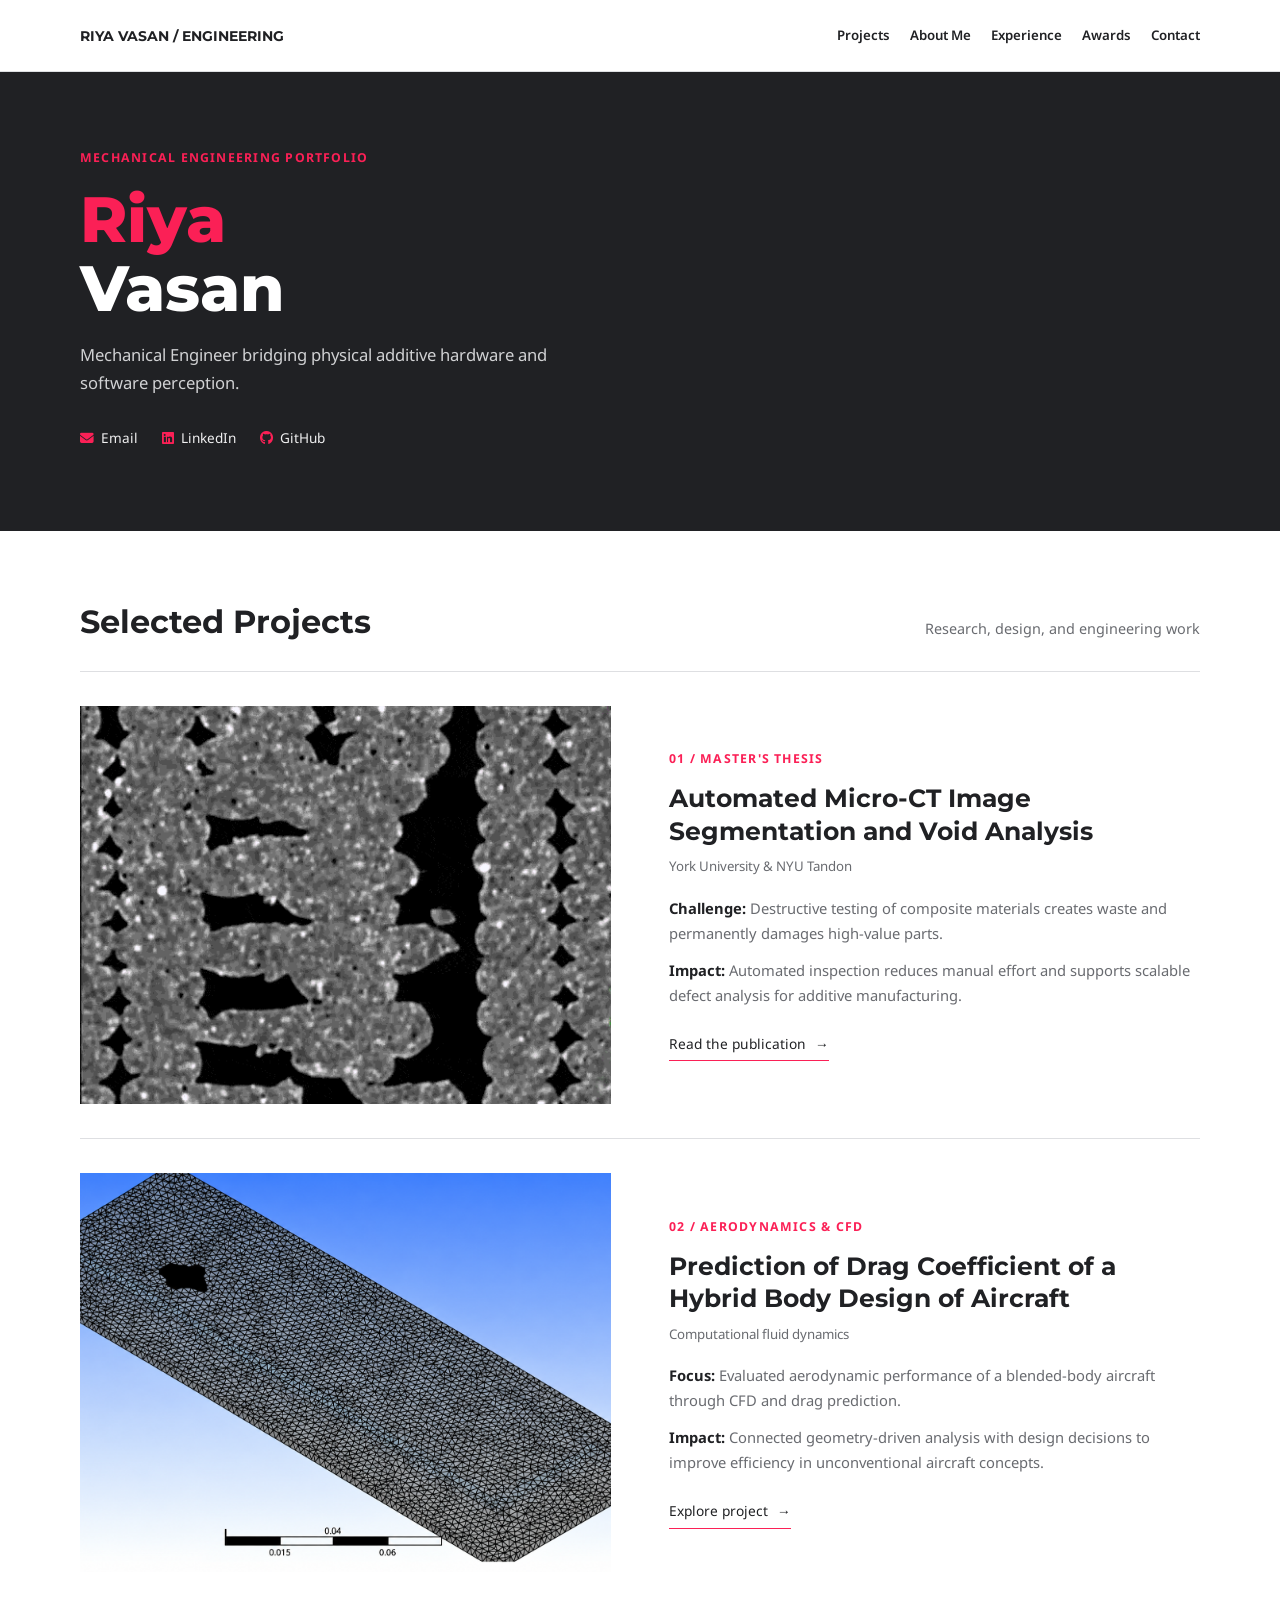
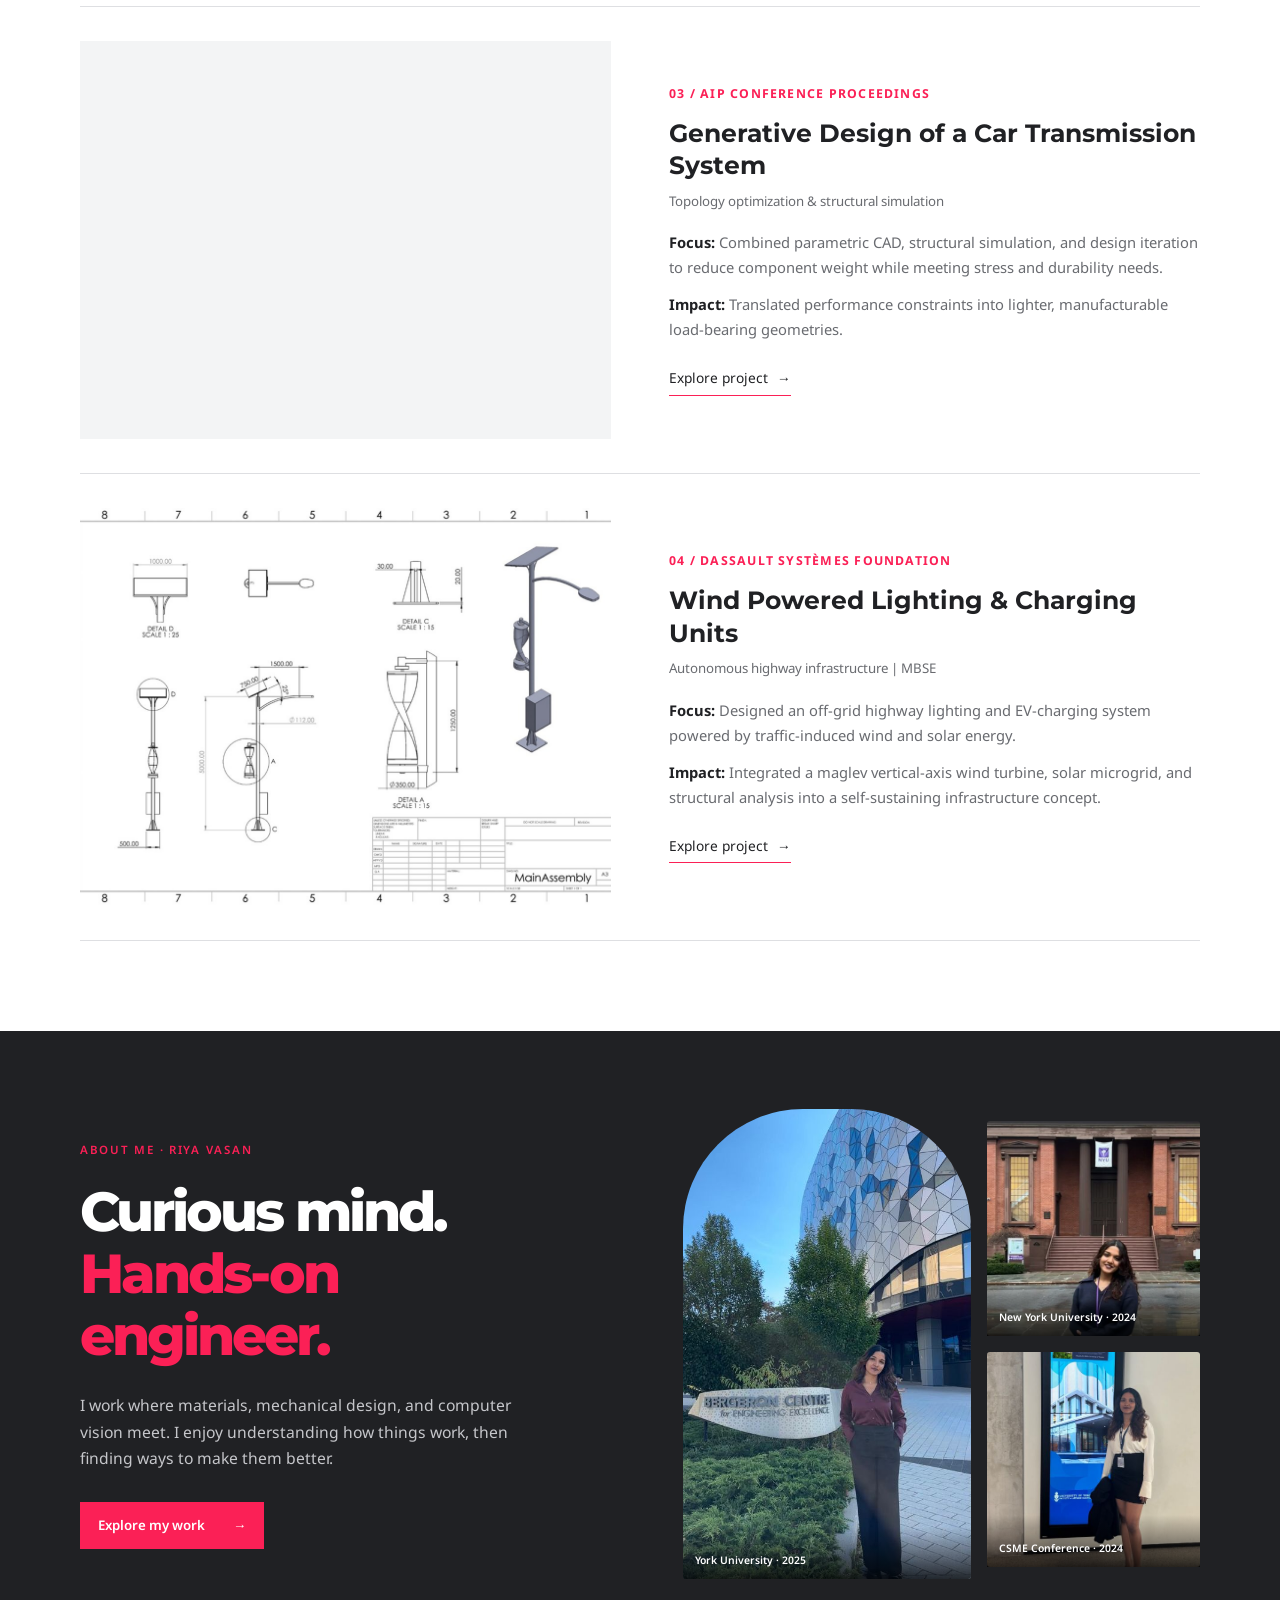
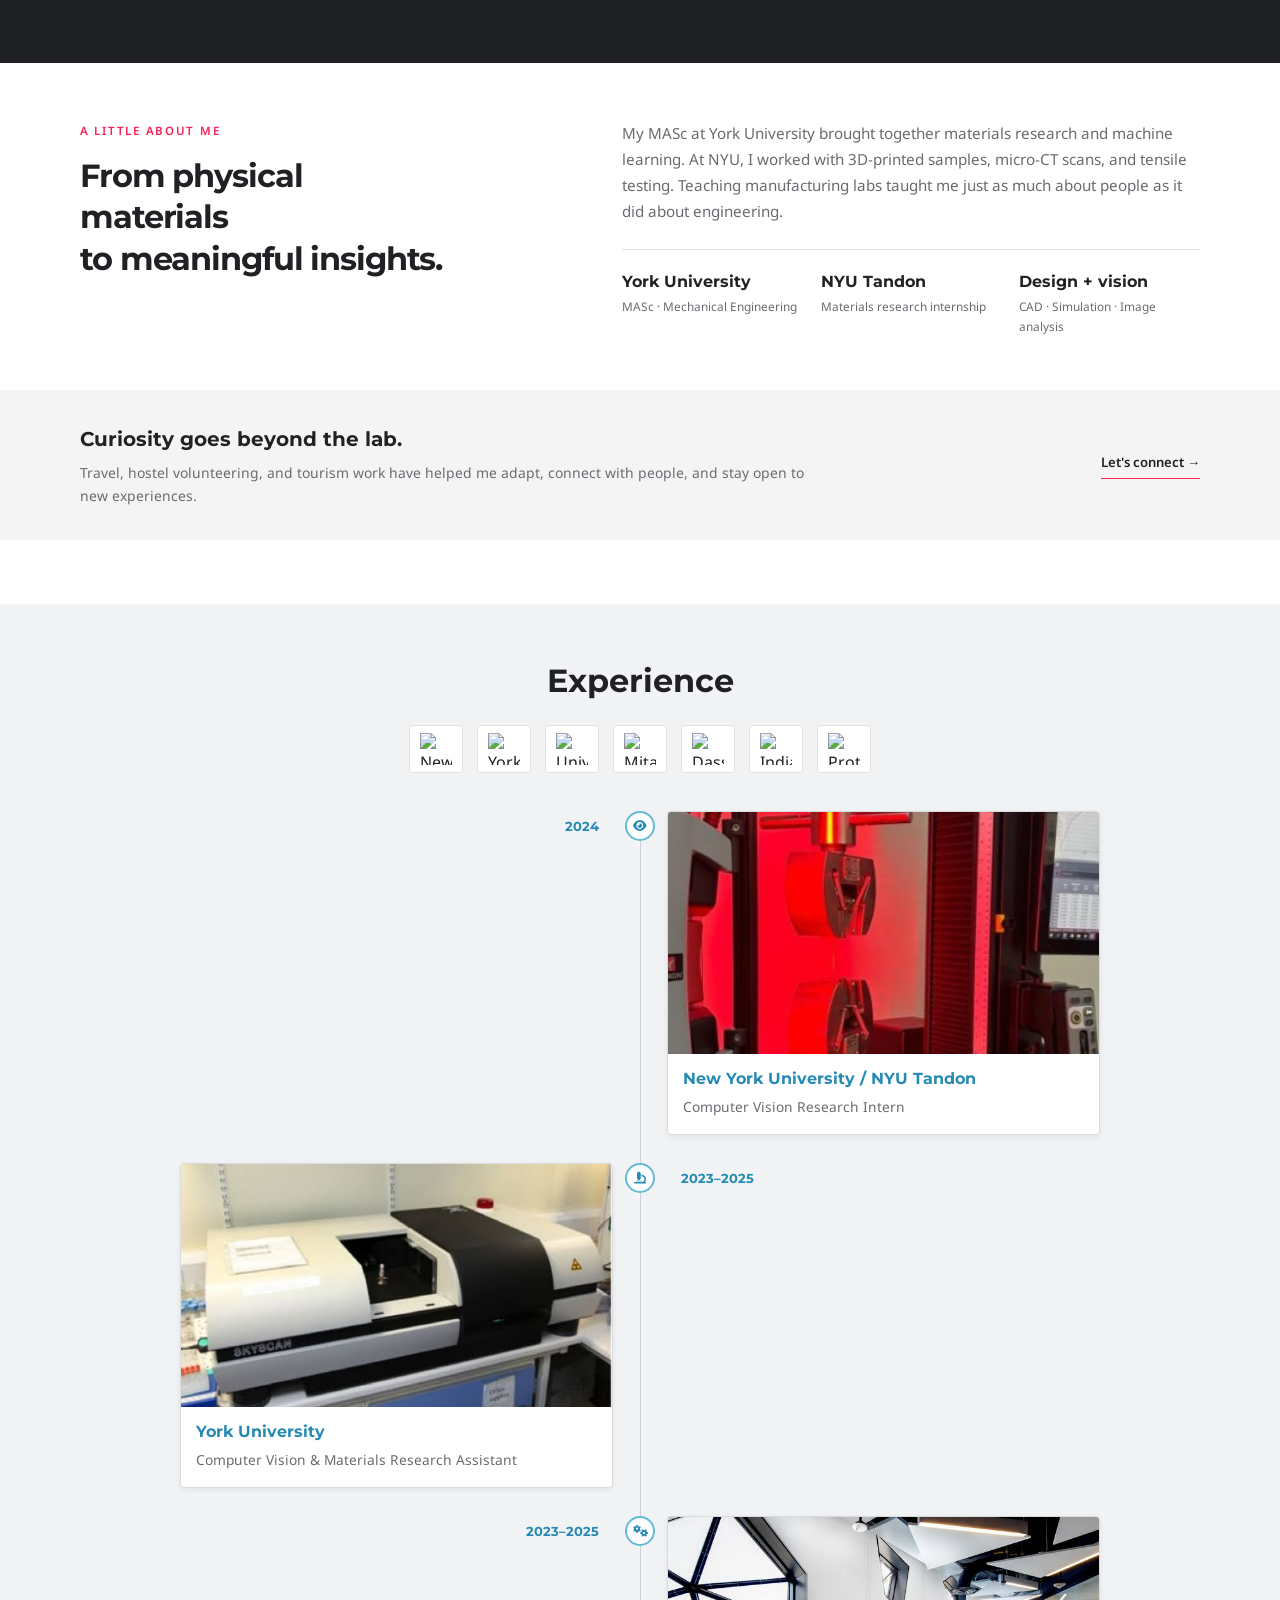
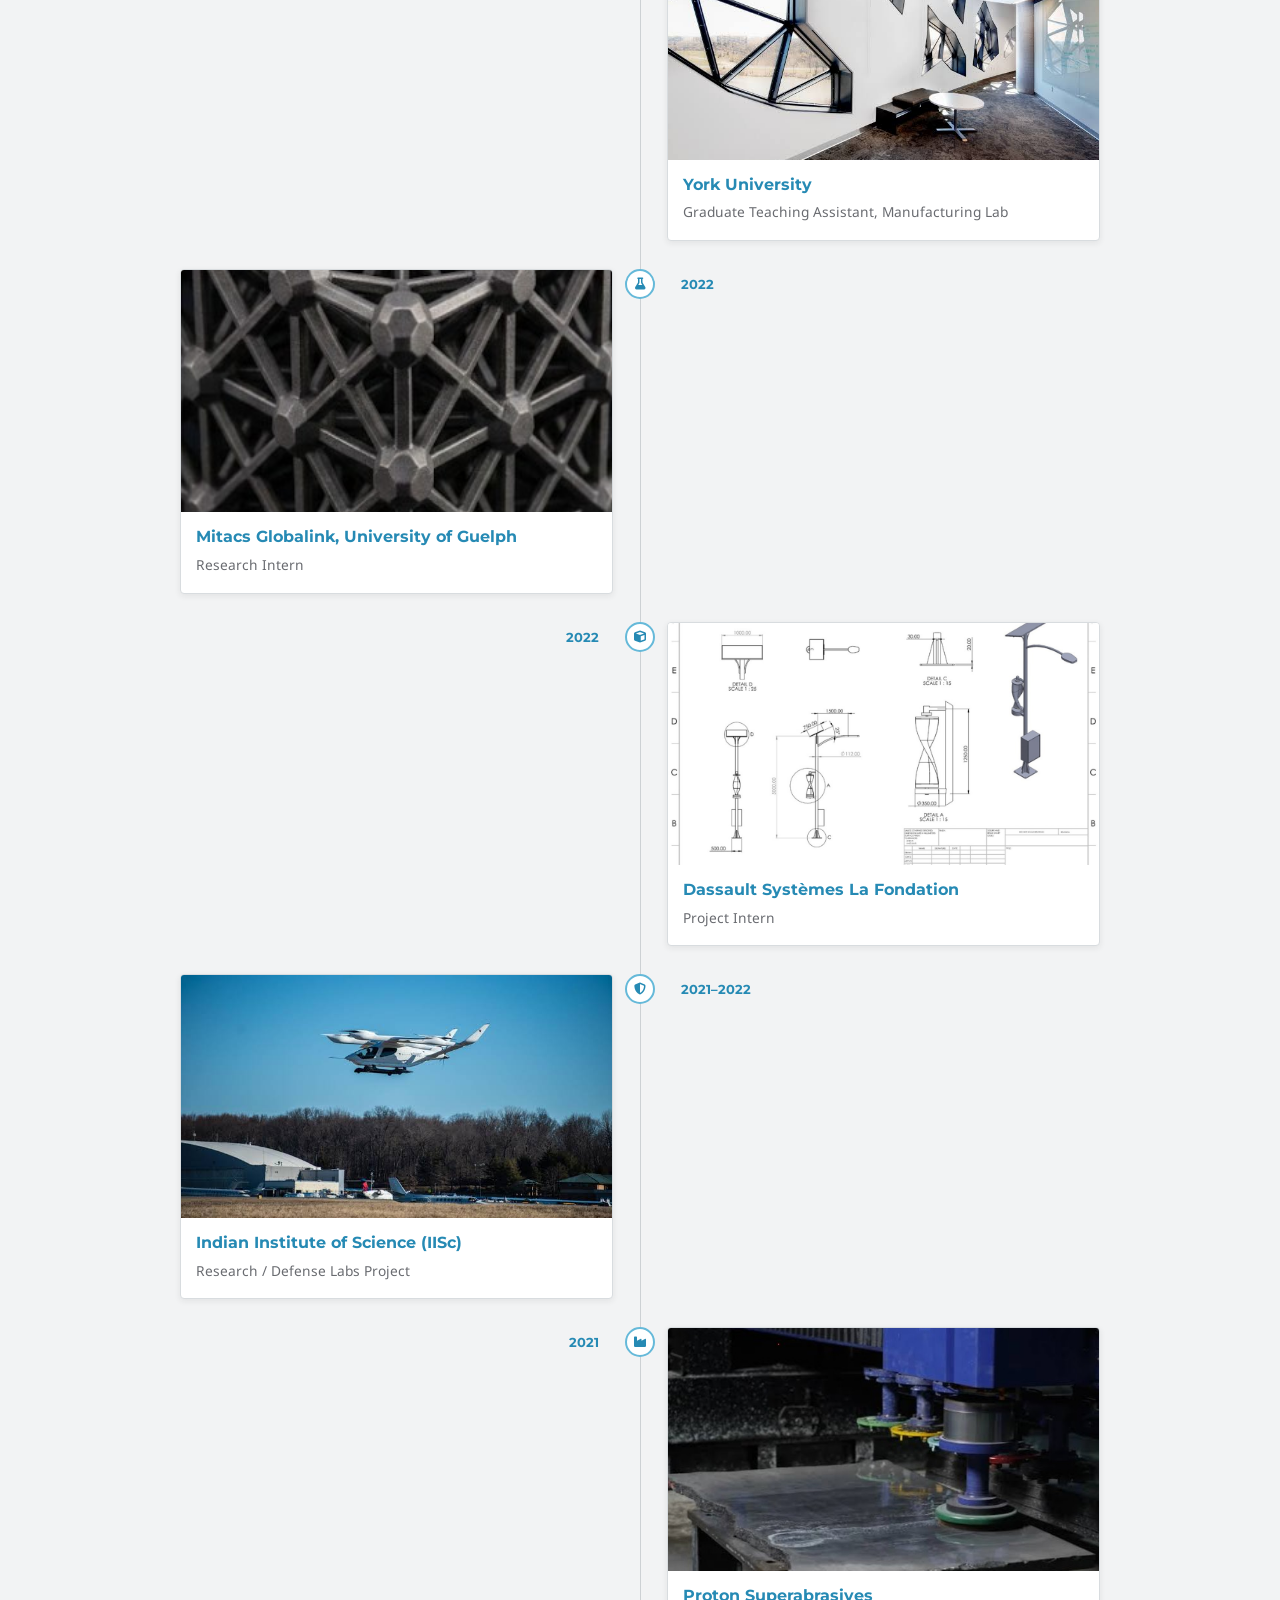
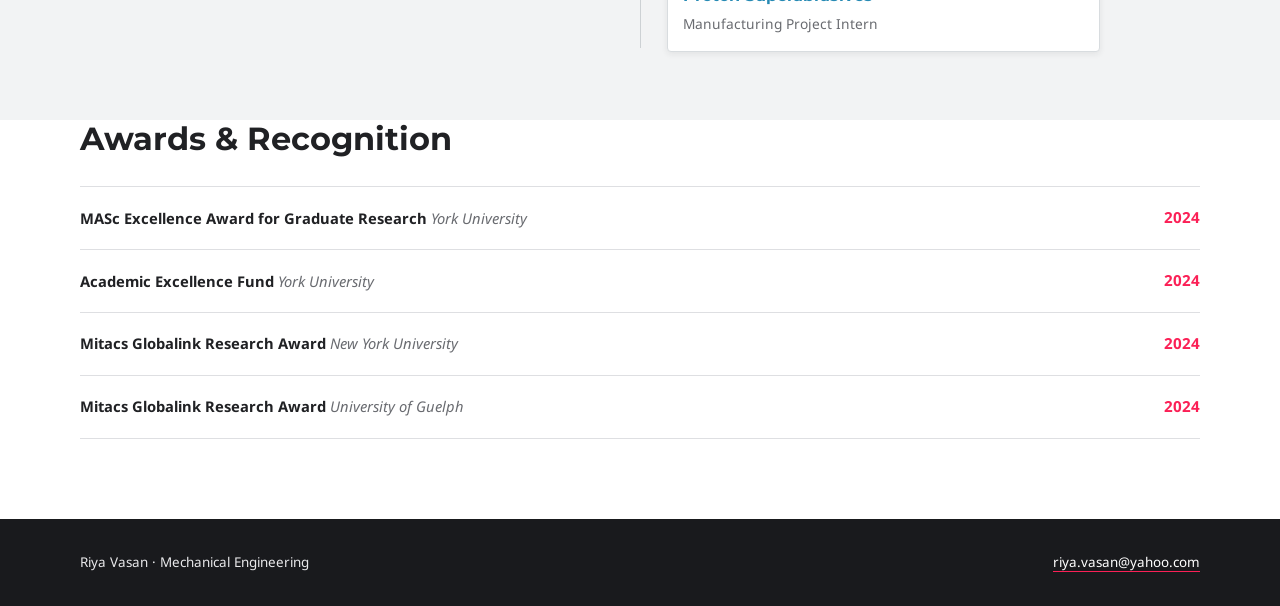
==== commit 7dfd370a: "Preserve About section spacing within homepage" ====
--- a/index.html
+++ b/index.html
@@ -354,7 +354,7 @@
         }
     </style>
 <style>#about :root{--ink:#202124;--paper:#fff;--pink:#fb2056;--muted:#686a70;--line:#dedfe2}#about *{box-sizing:border-box}#about body{margin:0;font:400 16px/1.7 'Noto Sans',sans-serif;color:var(--ink);background:var(--paper)}#about a{color:inherit}#about img{display:block;width:100%}#about h2,#about h2,#about h3{font-family:'Montserrat',sans-serif}#about header{display:flex;align-items:center;justify-content:space-between;gap:18px;padding:23px max(24px,calc((100vw - 1160px)/2));border-bottom:1px solid var(--line)}#about .brand{font:700 .85rem 'Montserrat',sans-serif;text-decoration:none}#about nav{display:flex;gap:26px}#about nav a{font-size:.8rem;font-weight:600;text-decoration:none}#about nav [aria-current],#about nav a:hover{color:var(--pink)}#about .wrap{width:min(1160px,calc(100% - 48px));margin:auto}#about .hero{background:var(--ink);color:white;overflow:hidden}#about .hero-inner{display:grid;grid-template-columns:1.05fr 1fr;gap:60px;align-items:center;padding:62px 0 68px}#about .eyebrow{font-size:.72rem;font-weight:600;letter-spacing:.15em;text-transform:uppercase;color:var(--pink);margin:0 0 22px}#about .hero h2{font-size:clamp(38px,4.3vw,62px);line-height:1.12;letter-spacing:-.055em;margin:0 0 26px;font-weight:800}#about .hero h2 span{display:block;color:var(--pink)}#about .intro{max-width:450px;color:#c5c6ca;margin:0 0 30px;font-size:.98rem}#about .cta{display:inline-flex;align-items:center;gap:28px;padding:12px 18px;background:var(--pink);color:white;text-decoration:none;font-size:.83rem;font-weight:600}#about .cta:hover{background:#de174a}#about .photo-collage{display:grid;grid-template-columns:1.35fr 1fr;gap:16px;align-items:center;position:relative}#about .photo-collage figure{margin:0;position:relative}#about .main-photo{grid-row:1 / 3}#about .main-photo img{height:470px;object-fit:cover;object-position:55% 80%;border-radius:120px 120px 3px 3px}#about .small-photo img{height:215px;object-fit:cover;object-position:center 75%;border-radius:3px}#about .small-photo:nth-child(2){margin-top:28px}#about .small-photo:nth-child(3){margin-bottom:28px}#about .photo-collage figcaption{position:absolute;bottom:0;left:0;right:0;padding:25px 12px 10px;font-size:.65rem;font-weight:600;background:linear-gradient(transparent,rgba(0,0,0,.78));color:white}#about .main-photo figcaption{border-radius:0 0 3px 3px}#about .story{display:grid;grid-template-columns:1fr 1.25fr;gap:80px;padding:58px 0 54px}#about .story .eyebrow{margin-bottom:14px}#about .story h2{font-size:32px;line-height:1.3;letter-spacing:-.035em;margin:0;max-width:370px}#about .story-copy>p{margin:0 0 24px;color:var(--muted);font-size:.95rem}#about .facts{display:grid;grid-template-columns:repeat(3,1fr);gap:18px;padding-top:22px;border-top:1px solid var(--line)}#about .facts strong{display:block;font:700 1rem 'Montserrat',sans-serif}#about .facts span{display:block;font-size:.74rem;color:var(--muted);margin-top:5px}#about .beyond{background:#f4f4f5}#about .beyond-inner{display:flex;align-items:center;justify-content:space-between;gap:50px;padding:32px 0}#about .beyond h2{font-size:20px;margin:0 0 5px}#about .beyond p{font-size:.87rem;color:var(--muted);max-width:740px;margin:0}#about .text-link{font-size:.82rem;font-weight:600;text-decoration:none;border-bottom:1px solid var(--pink);padding-bottom:5px;white-space:nowrap}#about .text-link:hover{color:var(--pink)}#about footer{padding:25px 0;font-size:.74rem;color:var(--muted)}#about .footer-inner{display:flex;justify-content:space-between;gap:20px}#about a:focus-visible{outline:2px solid var(--pink);outline-offset:5px}@media(max-width:900px){#about .hero-inner{gap:30px}#about .hero h2{font-size:44px}#about .main-photo img{height:410px}#about .small-photo img{height:180px}#about .story{gap:35px}}@media(max-width:640px){#about header{padding:18px;flex-wrap:wrap}#about .brand{font-size:.76rem}#about nav{gap:18px}#about nav a{font-size:.74rem}#about .wrap{width:calc(100% - 36px)}#about .hero-inner{grid-template-columns:1fr;gap:36px;padding:38px 0 42px}#about .hero h2{font-size:43px}#about .intro{margin-bottom:24px}#about .photo-collage{max-width:460px;width:100%;margin:auto;gap:12px}#about .main-photo img{height:380px}#about .small-photo img{height:165px}#about .story{grid-template-columns:1fr;gap:22px;padding:36px 0}#about .story h2{font-size:27px}#about .facts{gap:10px}#about .facts strong{font-size:.88rem}#about .beyond-inner{display:block;padding:26px 0}#about .beyond p{margin-bottom:18px}#about .footer-inner{flex-wrap:wrap}}@media(prefers-reduced-motion:reduce){#about html{scroll-behavior:auto}}
-#about{width:100vw;margin-left:calc(50% - 50vw);scroll-margin-top:0;margin-bottom:64px}#about .wrap{width:min(1120px,calc(100% - 48px))}#about .hero h2{font:800 clamp(38px,4.3vw,62px)/1.12 'Montserrat',sans-serif;letter-spacing:-.055em;color:#fff;margin:0 0 26px}#about .hero h2 span{display:block;color:var(--pink)}@media(max-width:640px){#about .wrap{width:calc(100% - 36px)}#about .hero h2{font-size:43px}}</style></head>
+#about .hero{display:block;padding:0}#about{width:100vw;margin-left:calc(50% - 50vw);scroll-margin-top:0;margin-bottom:64px}#about .wrap{width:min(1120px,calc(100% - 48px))}#about .hero h2{font:800 clamp(38px,4.3vw,62px)/1.12 'Montserrat',sans-serif;letter-spacing:-.055em;color:#fff;margin:0 0 26px}#about .hero h2 span{display:block;color:var(--pink)}@media(max-width:640px){#about .wrap{width:calc(100% - 36px)}#about .hero h2{font-size:43px}}</style></head>
 <body>
     <header class="site-header">
         <a class="site-brand" href="#top">RIYA VASAN / ENGINEERING</a>
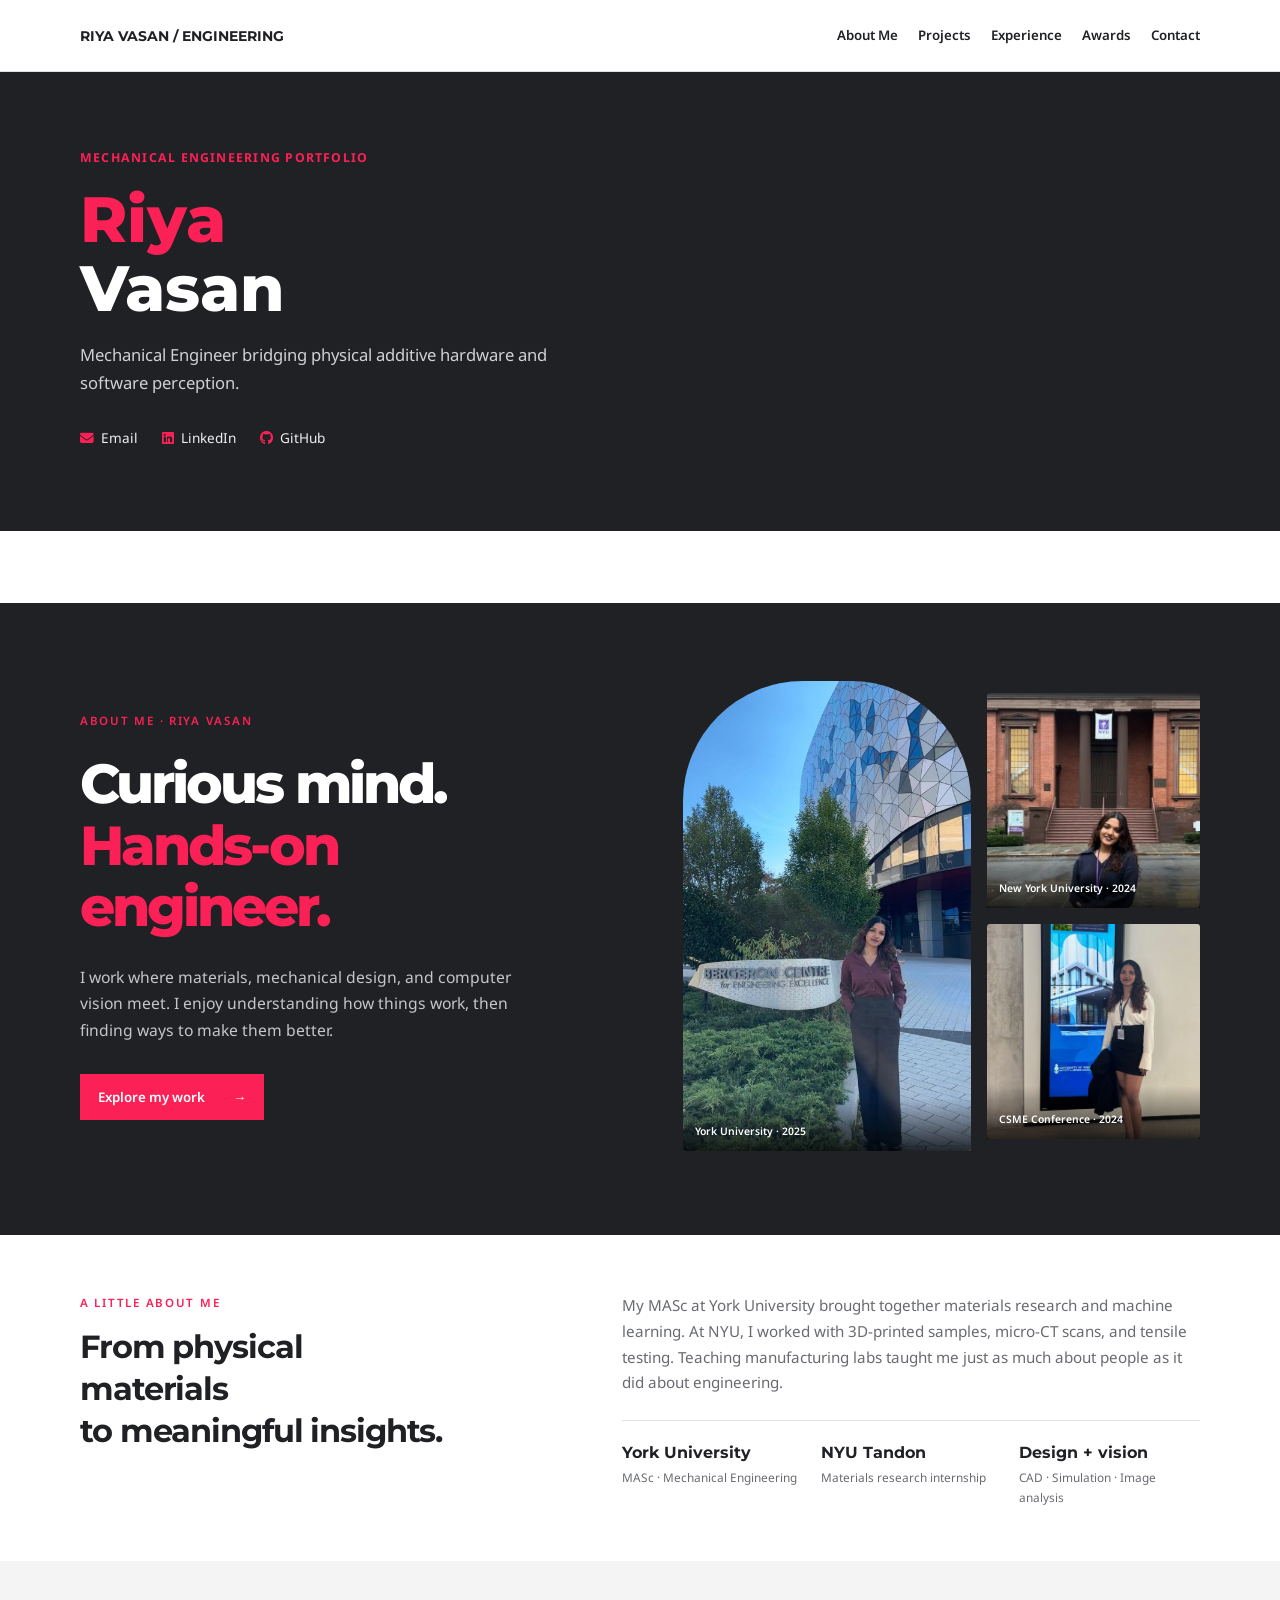
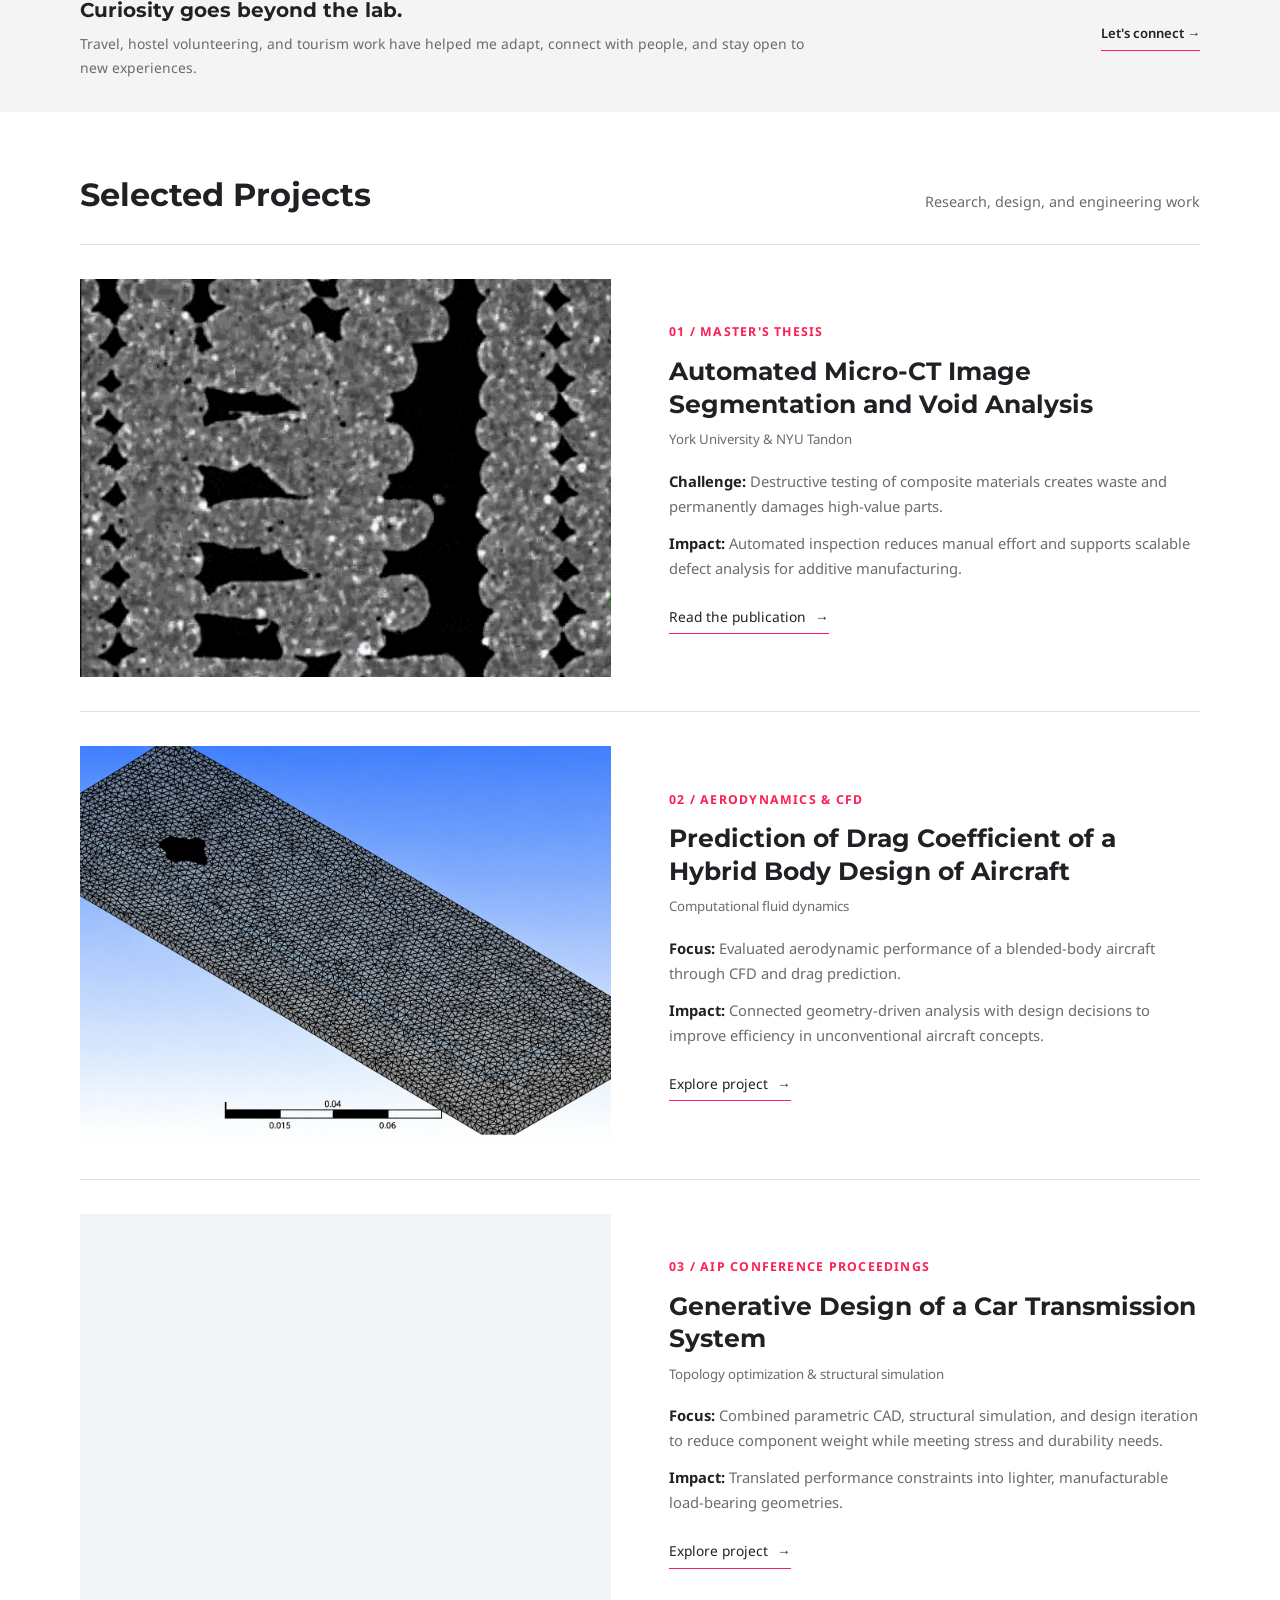
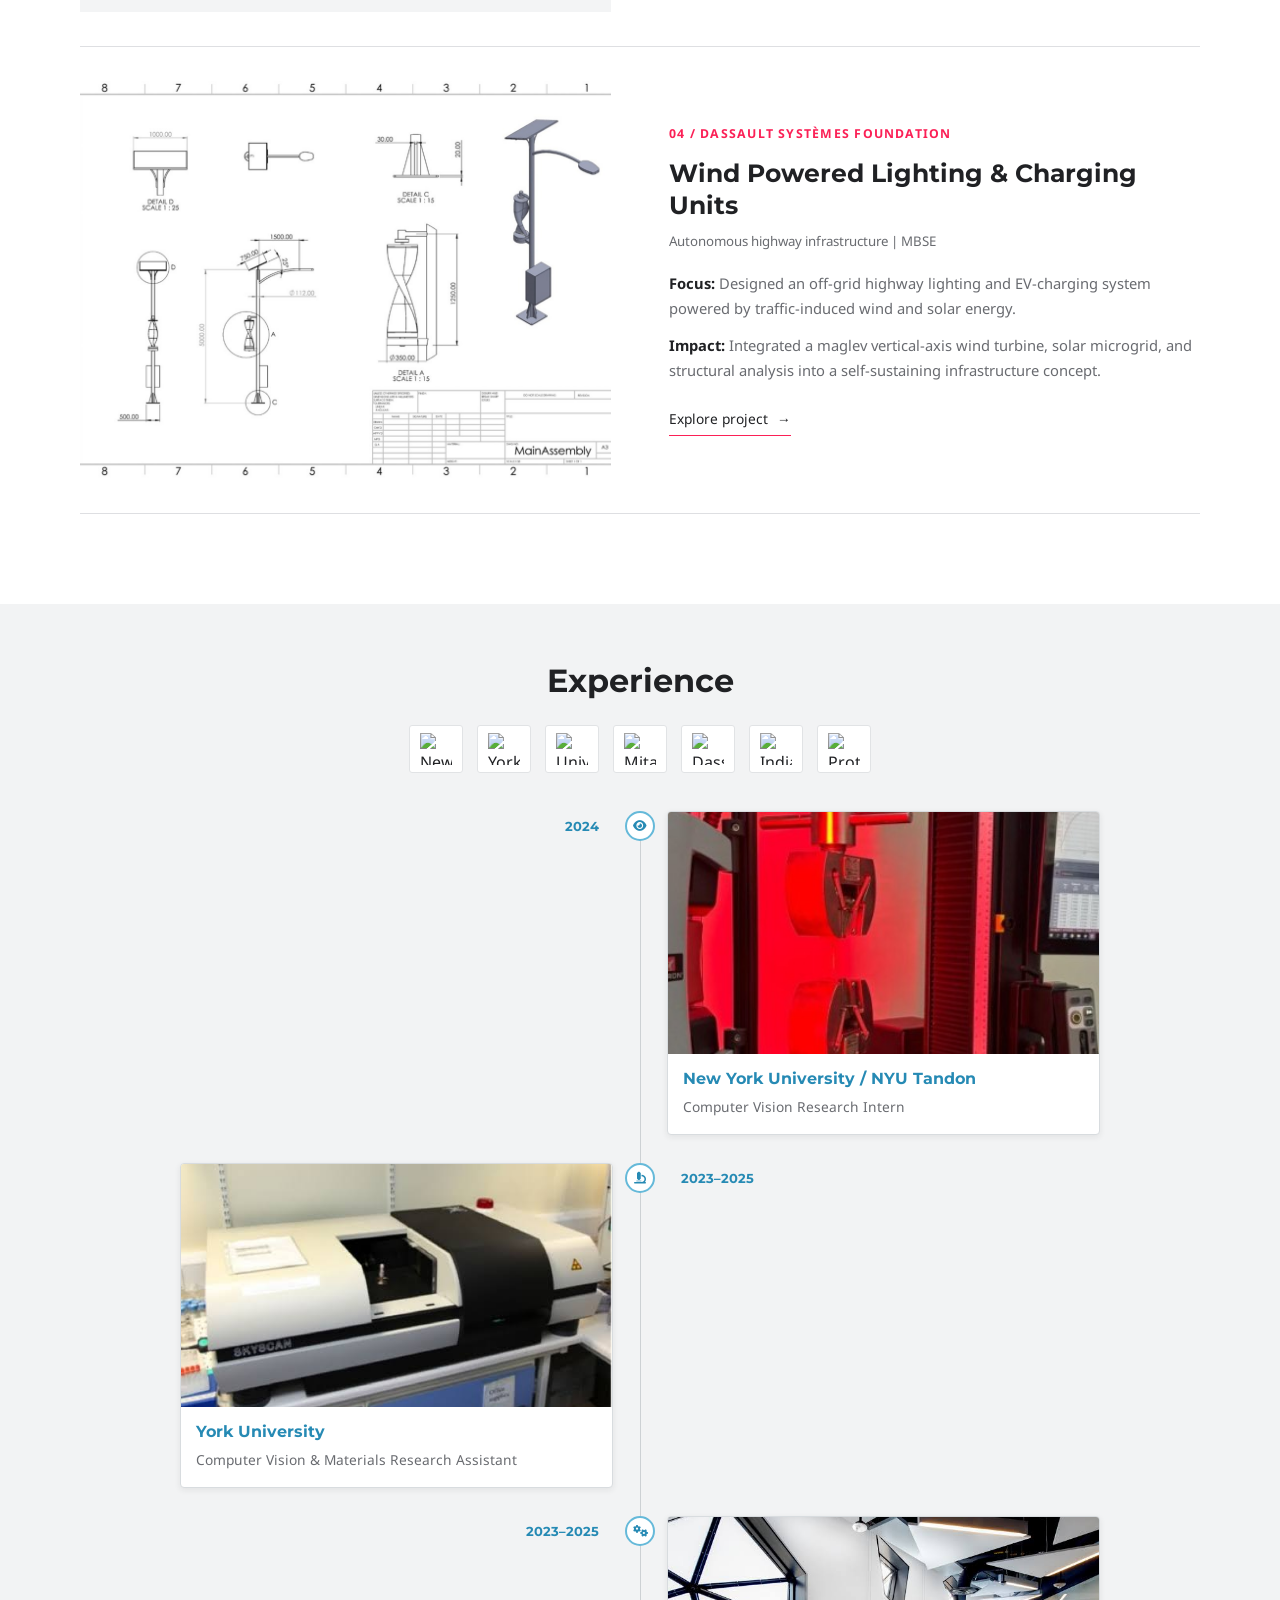
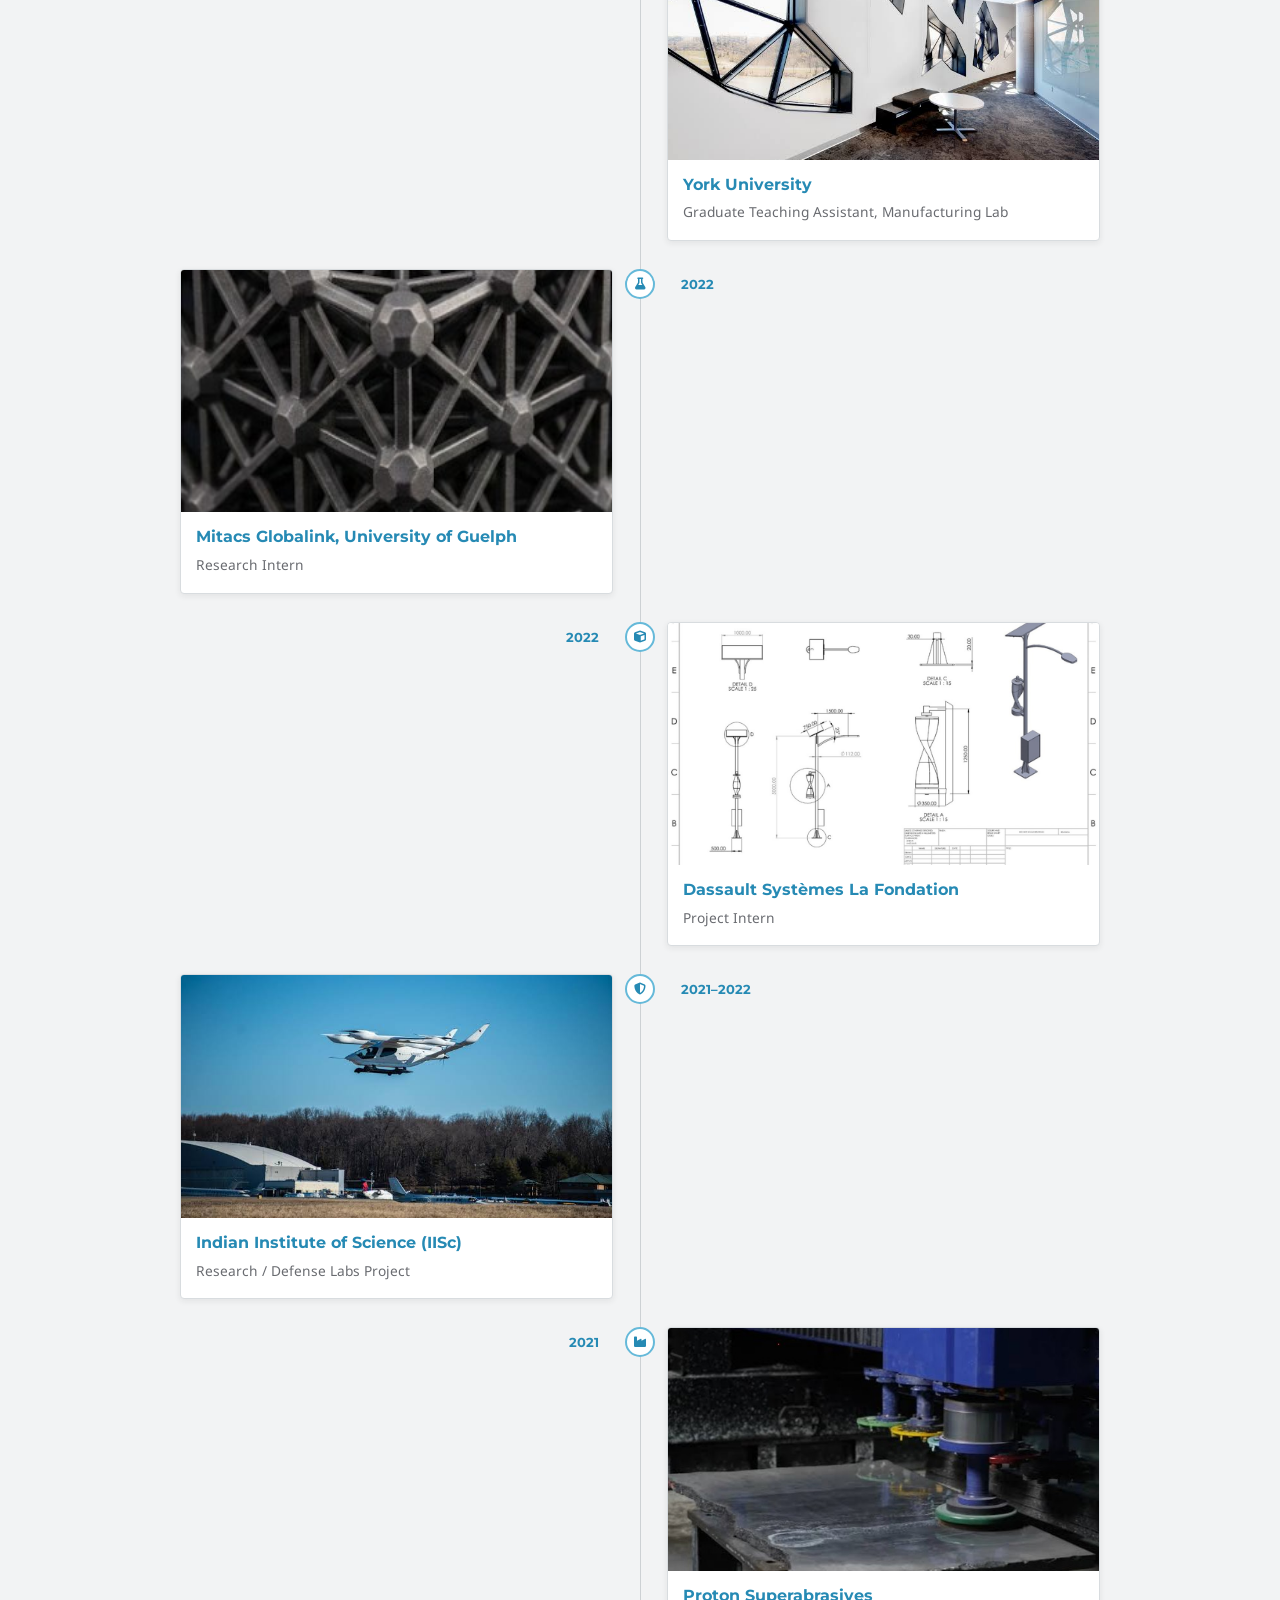
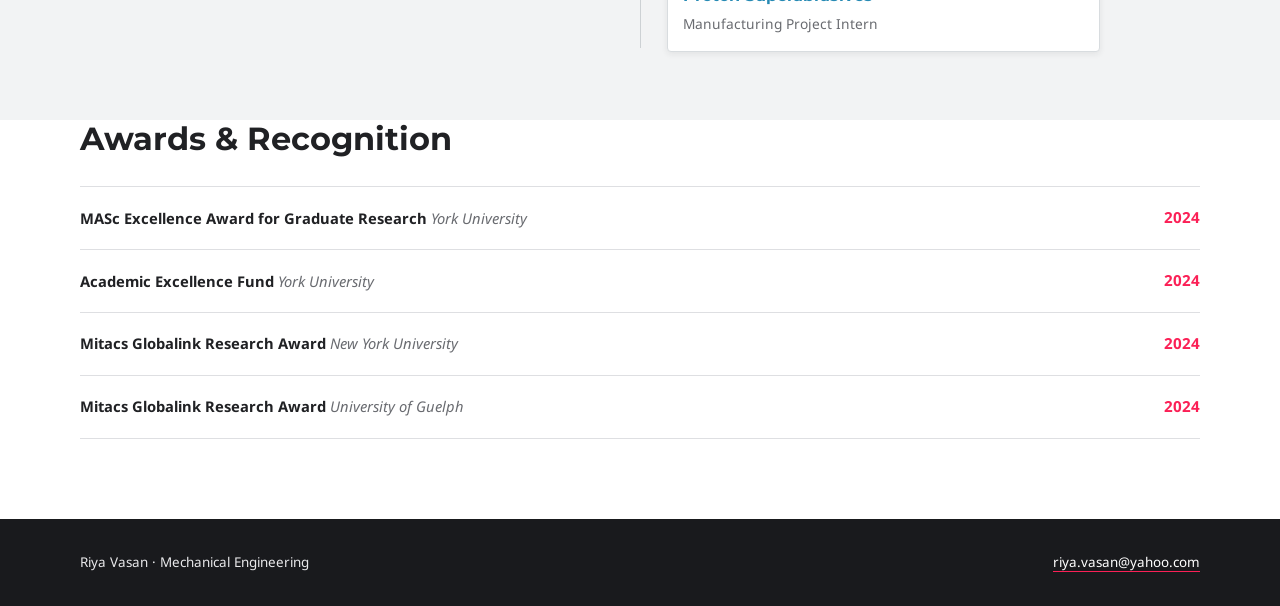
==== commit a681d9a6: "Place About Me before Projects in homepage and toolbar" ====
--- a/index.html
+++ b/index.html
@@ -359,8 +359,8 @@
     <header class="site-header">
         <a class="site-brand" href="#top">RIYA VASAN / ENGINEERING</a>
         <nav class="site-nav" aria-label="Main navigation">
-            <a href="#projects">Projects</a>
-            <a href="#about">About Me</a>
+            <a href="#about">About Me</a>
+            <a href="#projects">Projects</a>
             <a href="#experience">Experience</a>
             <a href="#awards">Awards</a>
             <a href="#contact">Contact</a>
@@ -380,7 +380,12 @@
         </div>
     </section>
 
-    <main class="container" id="content">
+    <main class="container" id="content">
+<section id="about" aria-label="About Me"><section class="hero" aria-labelledby="intro-title"><div class="wrap hero-inner"><div><p class="eyebrow">About Me · Riya Vasan</p><h2 id="intro-title">Curious mind.<span>Hands-on<br>engineer.</span></h2><p class="intro">I work where materials, mechanical design, and computer vision meet. I enjoy understanding how things work, then finding ways to make them better.</p><a class="cta" href="#projects">Explore my work <span aria-hidden="true">&rarr;</span></a></div>
+<div class="photo-collage" aria-label="Photos from my research journey"><figure class="main-photo"><img src="assets/about-york.jpg" alt="Riya outside York University's Bergeron Centre after her master's thesis defense" width="480" height="853" loading="lazy"><figcaption>York University · 2025</figcaption></figure><figure class="small-photo"><img src="assets/about-nyu.jpg" alt="Riya at New York University during her research internship" width="480" height="853"><figcaption>New York University · 2024</figcaption></figure><figure class="small-photo"><img src="assets/about-csme.jpg" alt="Riya attending the CSME conference at the University of Toronto" width="480" height="853"><figcaption>CSME Conference · 2024</figcaption></figure></div></div></section>
+<section class="wrap story" aria-labelledby="story-title"><div><p class="eyebrow">A little about me</p><h2 id="story-title">From physical materials<br>to meaningful insights.</h2></div><div class="story-copy"><p>My MASc at York University brought together materials research and machine learning. At NYU, I worked with 3D-printed samples, micro-CT scans, and tensile testing. Teaching manufacturing labs taught me just as much about people as it did about engineering.</p><div class="facts"><div><strong>York University</strong><span>MASc · Mechanical Engineering</span></div><div><strong>NYU Tandon</strong><span>Materials research internship</span></div><div><strong>Design + vision</strong><span>CAD · Simulation · Image analysis</span></div></div></div></section>
+<section class="beyond" aria-labelledby="beyond-title"><div class="wrap beyond-inner"><div><h2 id="beyond-title">Curiosity goes beyond the lab.</h2><p>Travel, hostel volunteering, and tourism work have helped me adapt, connect with people, and stay open to new experiences.</p></div><a class="text-link" href="mailto:riya.vasan@yahoo.com">Let's connect &rarr;</a></div></section></section>
+
         <section aria-labelledby="projects">
             <div class="section-heading">
                 <h2 class="section-title" id="projects">Selected Projects</h2>
@@ -442,10 +447,7 @@
             </div>
         </section>
 
-        <section id="about" aria-label="About Me"><section class="hero" aria-labelledby="intro-title"><div class="wrap hero-inner"><div><p class="eyebrow">About Me · Riya Vasan</p><h2 id="intro-title">Curious mind.<span>Hands-on<br>engineer.</span></h2><p class="intro">I work where materials, mechanical design, and computer vision meet. I enjoy understanding how things work, then finding ways to make them better.</p><a class="cta" href="#projects">Explore my work <span aria-hidden="true">&rarr;</span></a></div>
-<div class="photo-collage" aria-label="Photos from my research journey"><figure class="main-photo"><img src="assets/about-york.jpg" alt="Riya outside York University's Bergeron Centre after her master's thesis defense" width="480" height="853" loading="lazy"><figcaption>York University · 2025</figcaption></figure><figure class="small-photo"><img src="assets/about-nyu.jpg" alt="Riya at New York University during her research internship" width="480" height="853"><figcaption>New York University · 2024</figcaption></figure><figure class="small-photo"><img src="assets/about-csme.jpg" alt="Riya attending the CSME conference at the University of Toronto" width="480" height="853"><figcaption>CSME Conference · 2024</figcaption></figure></div></div></section>
-<section class="wrap story" aria-labelledby="story-title"><div><p class="eyebrow">A little about me</p><h2 id="story-title">From physical materials<br>to meaningful insights.</h2></div><div class="story-copy"><p>My MASc at York University brought together materials research and machine learning. At NYU, I worked with 3D-printed samples, micro-CT scans, and tensile testing. Teaching manufacturing labs taught me just as much about people as it did about engineering.</p><div class="facts"><div><strong>York University</strong><span>MASc · Mechanical Engineering</span></div><div><strong>NYU Tandon</strong><span>Materials research internship</span></div><div><strong>Design + vision</strong><span>CAD · Simulation · Image analysis</span></div></div></div></section>
-<section class="beyond" aria-labelledby="beyond-title"><div class="wrap beyond-inner"><div><h2 id="beyond-title">Curiosity goes beyond the lab.</h2><p>Travel, hostel volunteering, and tourism work have helped me adapt, connect with people, and stay open to new experiences.</p></div><a class="text-link" href="mailto:riya.vasan@yahoo.com">Let's connect &rarr;</a></div></section></section>
+        
 <section id="experience" aria-labelledby="experience-heading">
             <div class="section-heading">
                 <h2 class="section-title" id="experience-heading">Experience</h2>
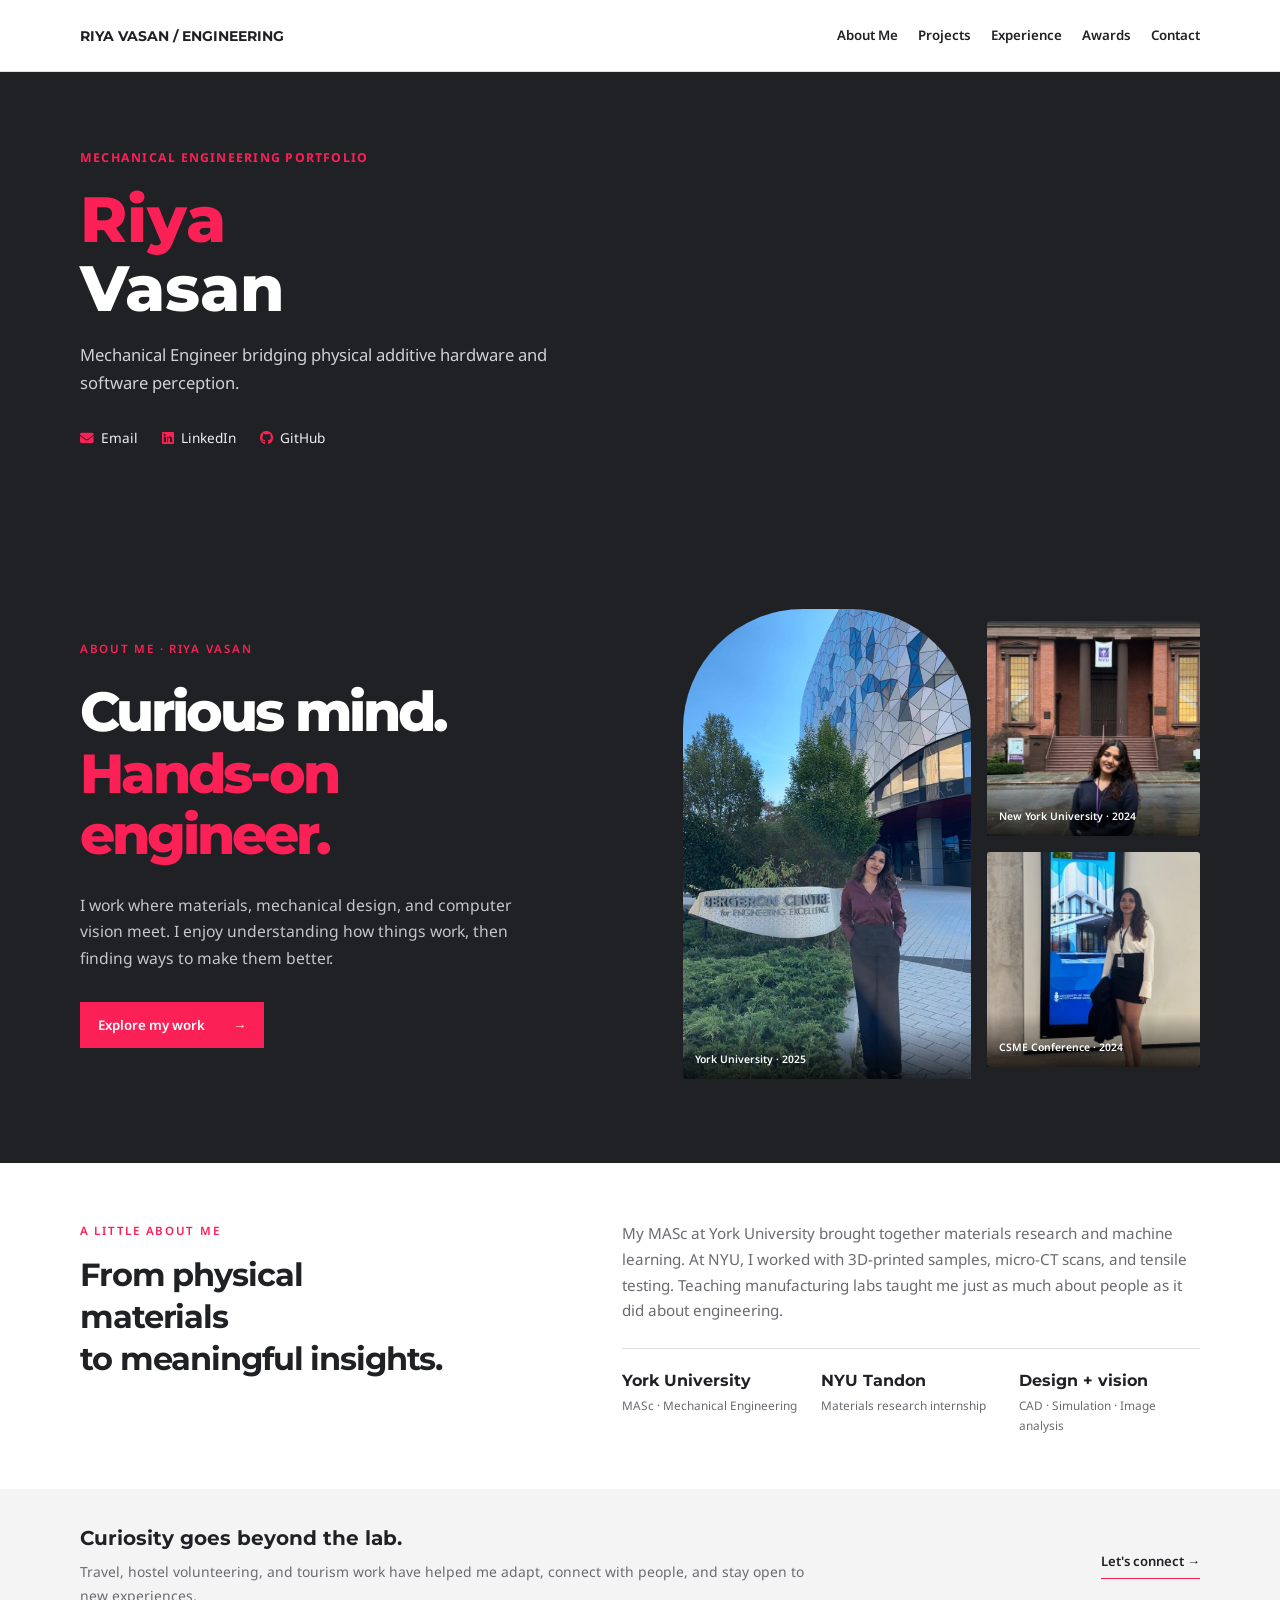
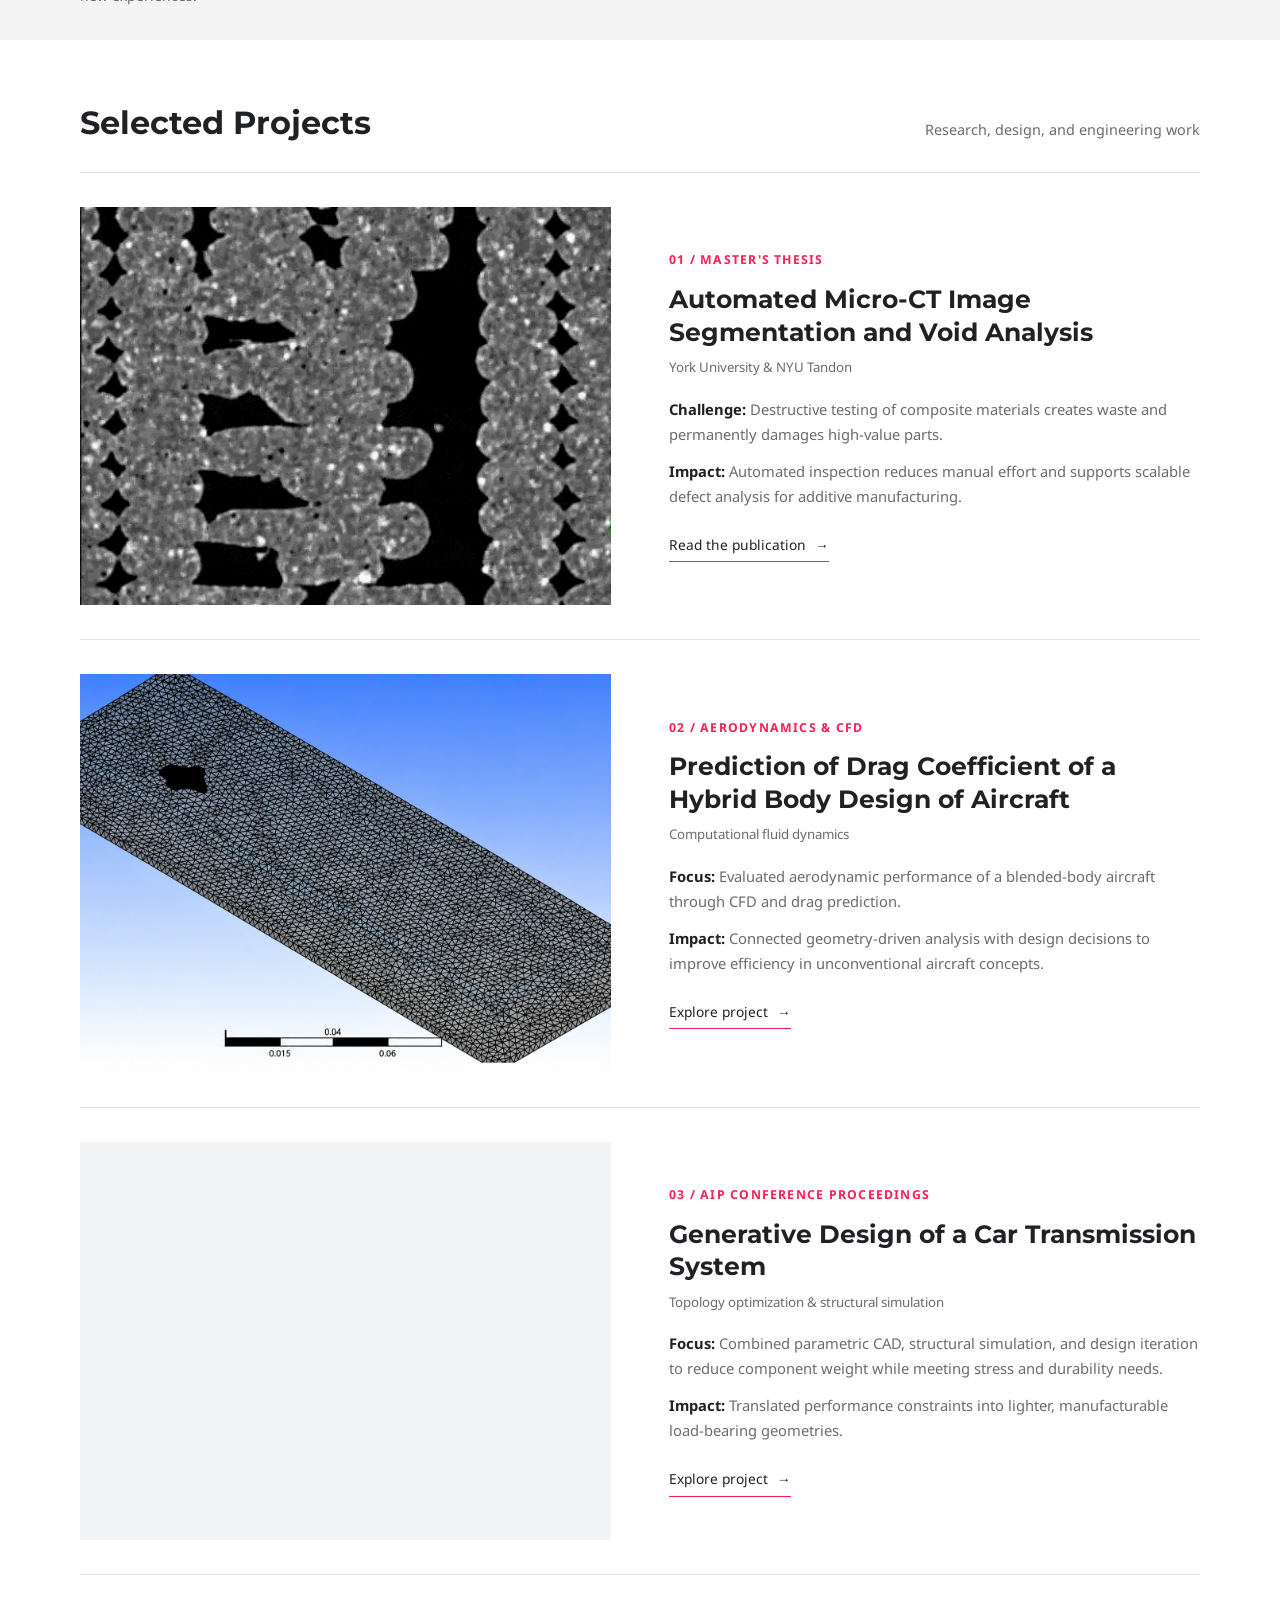
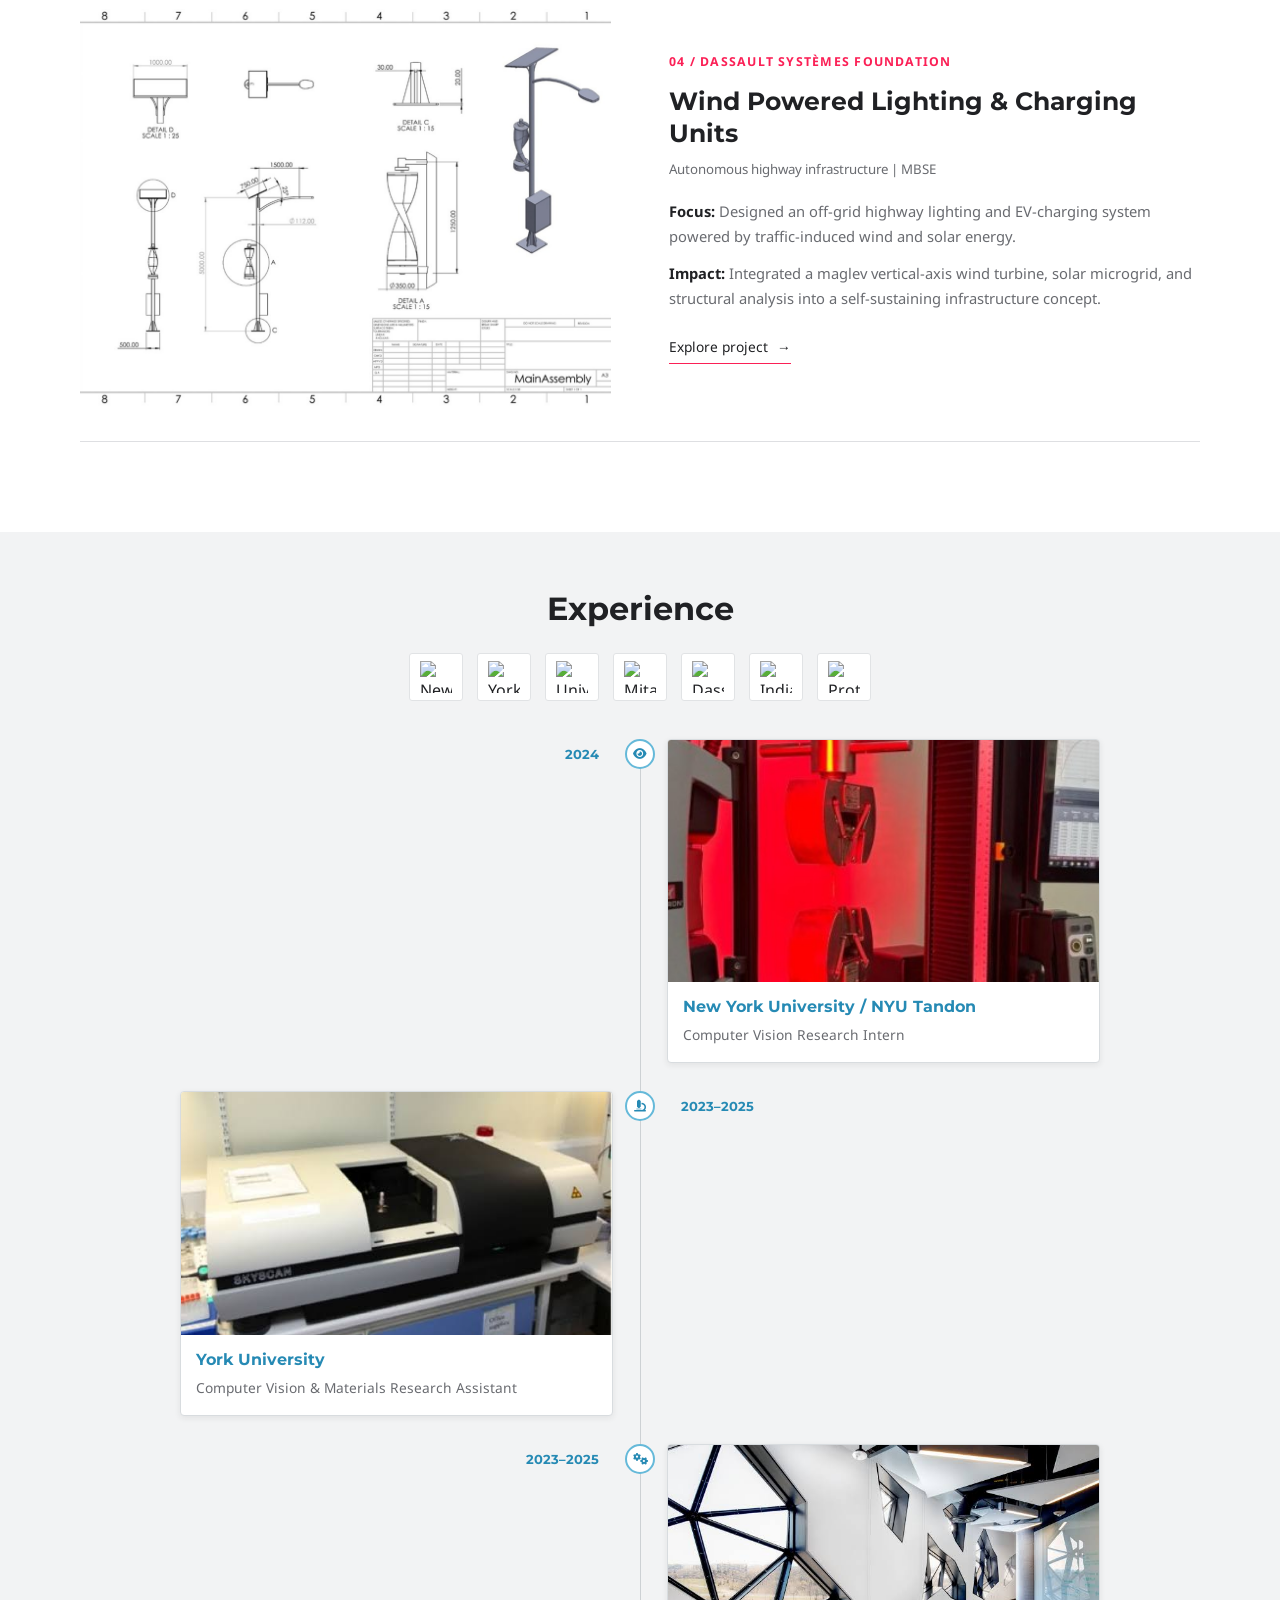
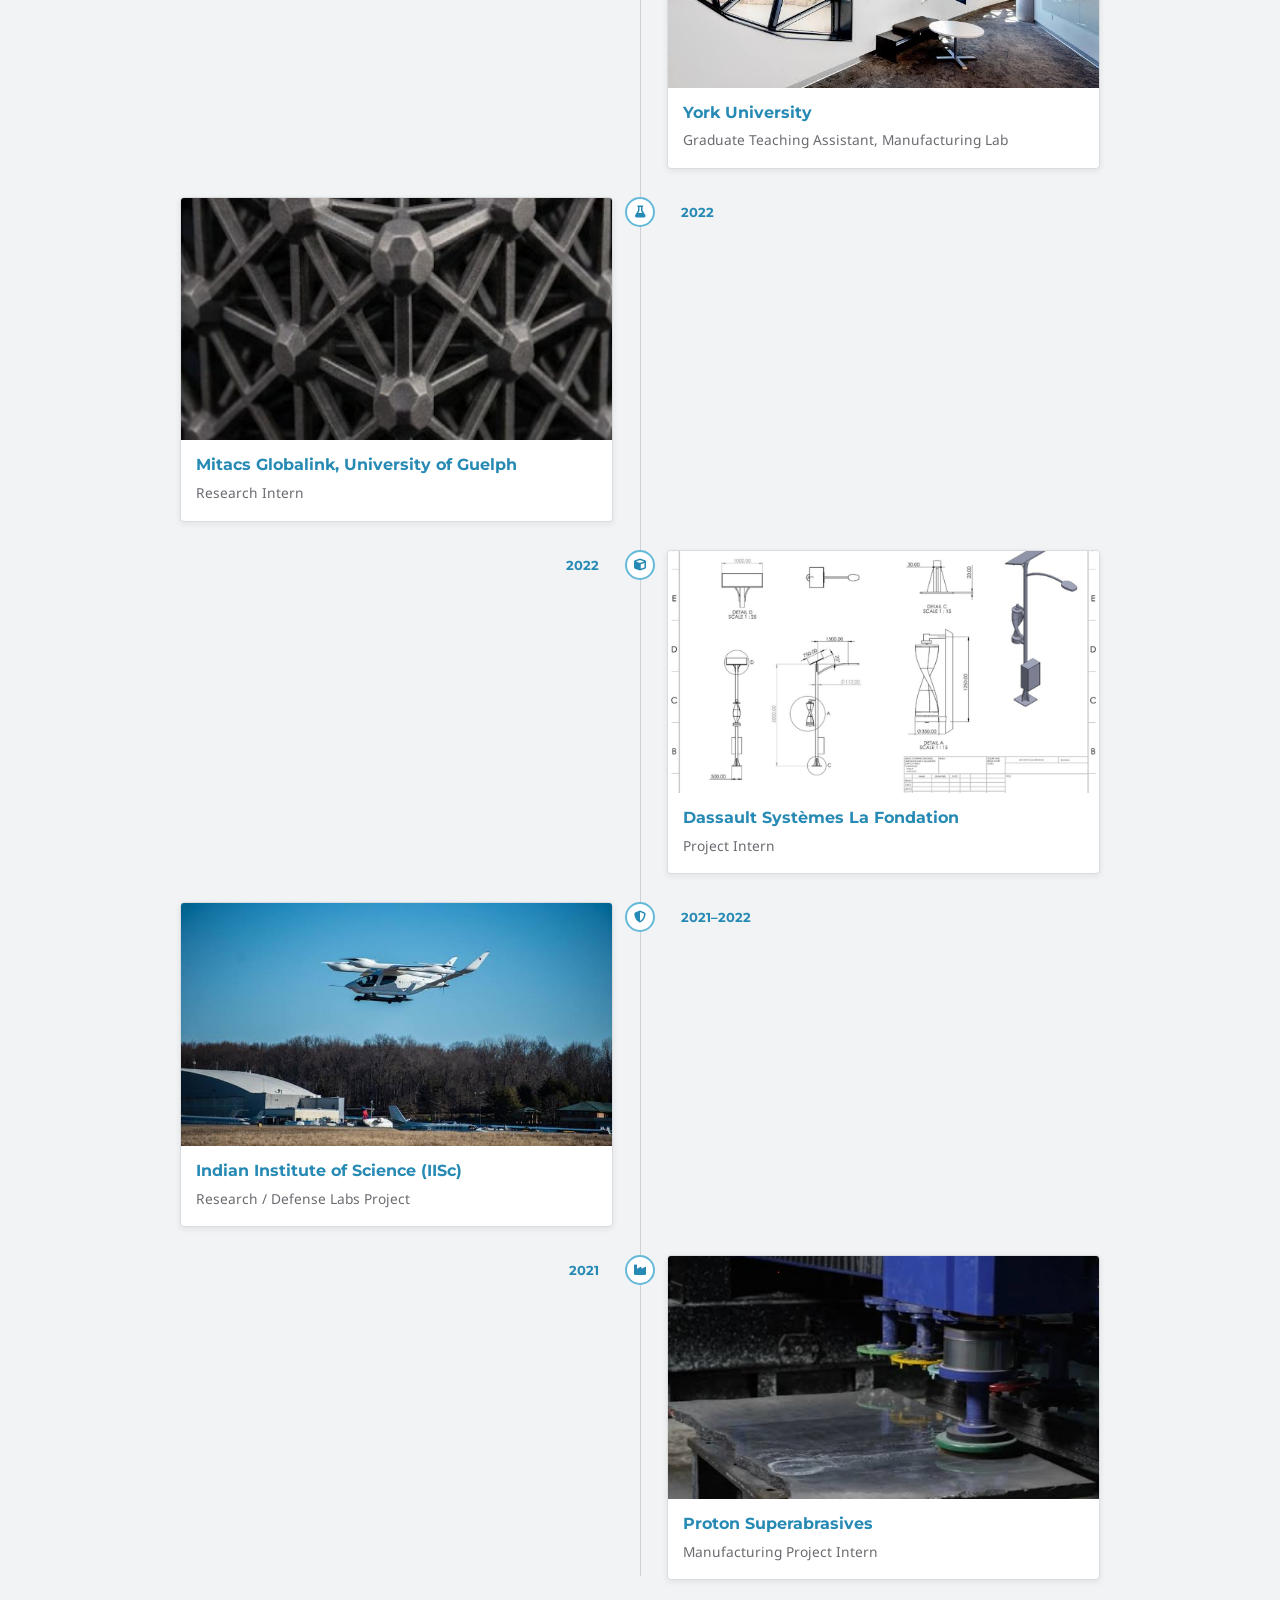
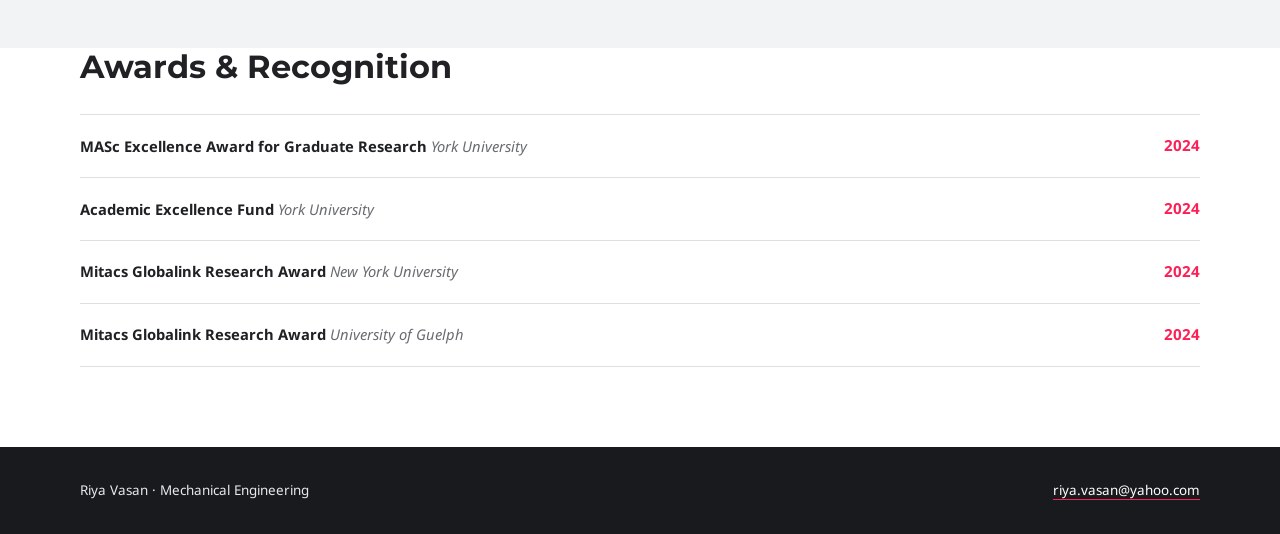
==== commit 8871eb14: "Remove white gap above About Me section" ====
--- a/index.html
+++ b/index.html
@@ -354,7 +354,7 @@
         }
     </style>
 <style>#about :root{--ink:#202124;--paper:#fff;--pink:#fb2056;--muted:#686a70;--line:#dedfe2}#about *{box-sizing:border-box}#about body{margin:0;font:400 16px/1.7 'Noto Sans',sans-serif;color:var(--ink);background:var(--paper)}#about a{color:inherit}#about img{display:block;width:100%}#about h2,#about h2,#about h3{font-family:'Montserrat',sans-serif}#about header{display:flex;align-items:center;justify-content:space-between;gap:18px;padding:23px max(24px,calc((100vw - 1160px)/2));border-bottom:1px solid var(--line)}#about .brand{font:700 .85rem 'Montserrat',sans-serif;text-decoration:none}#about nav{display:flex;gap:26px}#about nav a{font-size:.8rem;font-weight:600;text-decoration:none}#about nav [aria-current],#about nav a:hover{color:var(--pink)}#about .wrap{width:min(1160px,calc(100% - 48px));margin:auto}#about .hero{background:var(--ink);color:white;overflow:hidden}#about .hero-inner{display:grid;grid-template-columns:1.05fr 1fr;gap:60px;align-items:center;padding:62px 0 68px}#about .eyebrow{font-size:.72rem;font-weight:600;letter-spacing:.15em;text-transform:uppercase;color:var(--pink);margin:0 0 22px}#about .hero h2{font-size:clamp(38px,4.3vw,62px);line-height:1.12;letter-spacing:-.055em;margin:0 0 26px;font-weight:800}#about .hero h2 span{display:block;color:var(--pink)}#about .intro{max-width:450px;color:#c5c6ca;margin:0 0 30px;font-size:.98rem}#about .cta{display:inline-flex;align-items:center;gap:28px;padding:12px 18px;background:var(--pink);color:white;text-decoration:none;font-size:.83rem;font-weight:600}#about .cta:hover{background:#de174a}#about .photo-collage{display:grid;grid-template-columns:1.35fr 1fr;gap:16px;align-items:center;position:relative}#about .photo-collage figure{margin:0;position:relative}#about .main-photo{grid-row:1 / 3}#about .main-photo img{height:470px;object-fit:cover;object-position:55% 80%;border-radius:120px 120px 3px 3px}#about .small-photo img{height:215px;object-fit:cover;object-position:center 75%;border-radius:3px}#about .small-photo:nth-child(2){margin-top:28px}#about .small-photo:nth-child(3){margin-bottom:28px}#about .photo-collage figcaption{position:absolute;bottom:0;left:0;right:0;padding:25px 12px 10px;font-size:.65rem;font-weight:600;background:linear-gradient(transparent,rgba(0,0,0,.78));color:white}#about .main-photo figcaption{border-radius:0 0 3px 3px}#about .story{display:grid;grid-template-columns:1fr 1.25fr;gap:80px;padding:58px 0 54px}#about .story .eyebrow{margin-bottom:14px}#about .story h2{font-size:32px;line-height:1.3;letter-spacing:-.035em;margin:0;max-width:370px}#about .story-copy>p{margin:0 0 24px;color:var(--muted);font-size:.95rem}#about .facts{display:grid;grid-template-columns:repeat(3,1fr);gap:18px;padding-top:22px;border-top:1px solid var(--line)}#about .facts strong{display:block;font:700 1rem 'Montserrat',sans-serif}#about .facts span{display:block;font-size:.74rem;color:var(--muted);margin-top:5px}#about .beyond{background:#f4f4f5}#about .beyond-inner{display:flex;align-items:center;justify-content:space-between;gap:50px;padding:32px 0}#about .beyond h2{font-size:20px;margin:0 0 5px}#about .beyond p{font-size:.87rem;color:var(--muted);max-width:740px;margin:0}#about .text-link{font-size:.82rem;font-weight:600;text-decoration:none;border-bottom:1px solid var(--pink);padding-bottom:5px;white-space:nowrap}#about .text-link:hover{color:var(--pink)}#about footer{padding:25px 0;font-size:.74rem;color:var(--muted)}#about .footer-inner{display:flex;justify-content:space-between;gap:20px}#about a:focus-visible{outline:2px solid var(--pink);outline-offset:5px}@media(max-width:900px){#about .hero-inner{gap:30px}#about .hero h2{font-size:44px}#about .main-photo img{height:410px}#about .small-photo img{height:180px}#about .story{gap:35px}}@media(max-width:640px){#about header{padding:18px;flex-wrap:wrap}#about .brand{font-size:.76rem}#about nav{gap:18px}#about nav a{font-size:.74rem}#about .wrap{width:calc(100% - 36px)}#about .hero-inner{grid-template-columns:1fr;gap:36px;padding:38px 0 42px}#about .hero h2{font-size:43px}#about .intro{margin-bottom:24px}#about .photo-collage{max-width:460px;width:100%;margin:auto;gap:12px}#about .main-photo img{height:380px}#about .small-photo img{height:165px}#about .story{grid-template-columns:1fr;gap:22px;padding:36px 0}#about .story h2{font-size:27px}#about .facts{gap:10px}#about .facts strong{font-size:.88rem}#about .beyond-inner{display:block;padding:26px 0}#about .beyond p{margin-bottom:18px}#about .footer-inner{flex-wrap:wrap}}@media(prefers-reduced-motion:reduce){#about html{scroll-behavior:auto}}
-#about .hero{display:block;padding:0}#about{width:100vw;margin-left:calc(50% - 50vw);scroll-margin-top:0;margin-bottom:64px}#about .wrap{width:min(1120px,calc(100% - 48px))}#about .hero h2{font:800 clamp(38px,4.3vw,62px)/1.12 'Montserrat',sans-serif;letter-spacing:-.055em;color:#fff;margin:0 0 26px}#about .hero h2 span{display:block;color:var(--pink)}@media(max-width:640px){#about .wrap{width:calc(100% - 36px)}#about .hero h2{font-size:43px}}</style></head>
+#about .hero{display:block;padding:0}#about{width:100vw;margin-left:calc(50% - 50vw);scroll-margin-top:0;margin-bottom:64px}#about .wrap{width:min(1120px,calc(100% - 48px))}#about .hero h2{font:800 clamp(38px,4.3vw,62px)/1.12 'Montserrat',sans-serif;letter-spacing:-.055em;color:#fff;margin:0 0 26px}#about .hero h2 span{display:block;color:var(--pink)}@media(max-width:640px){#about .wrap{width:calc(100% - 36px)}#about .hero h2{font-size:43px}}</style><style>#content.container { padding-top: 0; }</style></head>
 <body>
     <header class="site-header">
         <a class="site-brand" href="#top">RIYA VASAN / ENGINEERING</a>
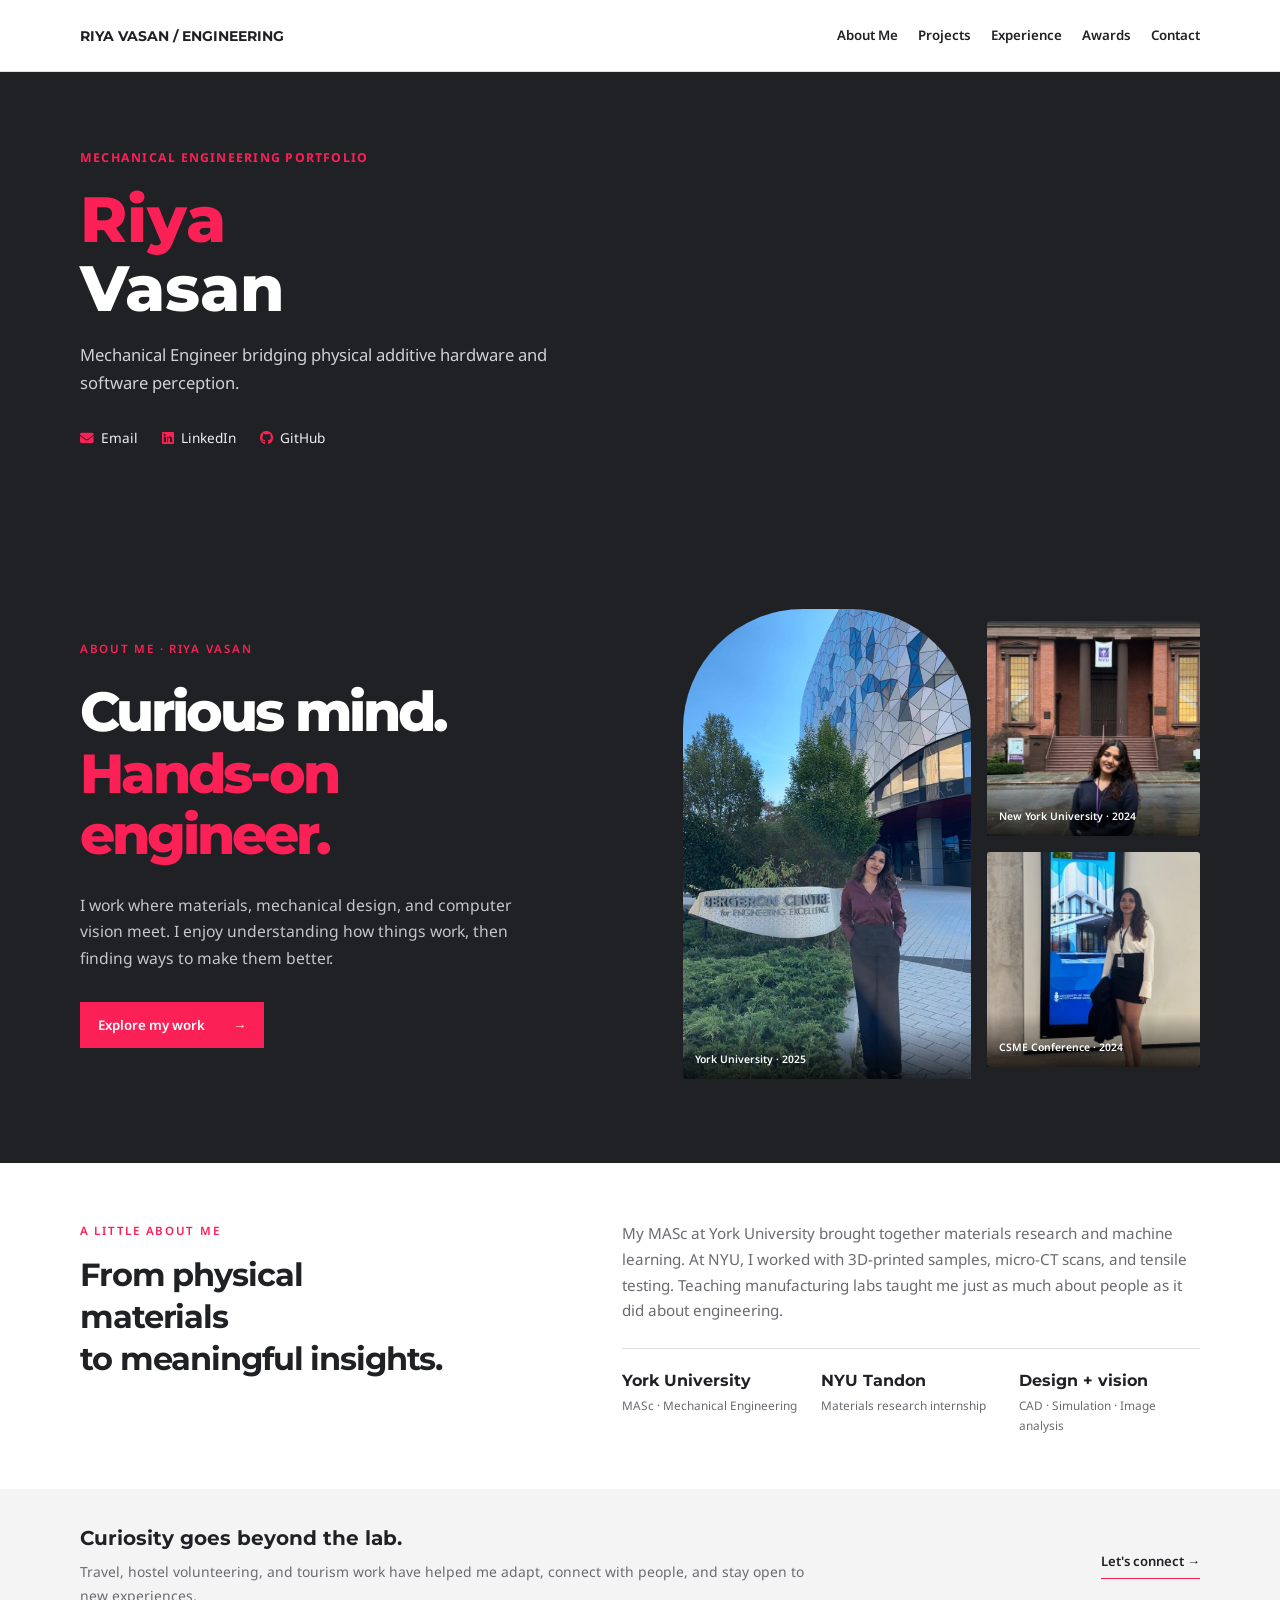
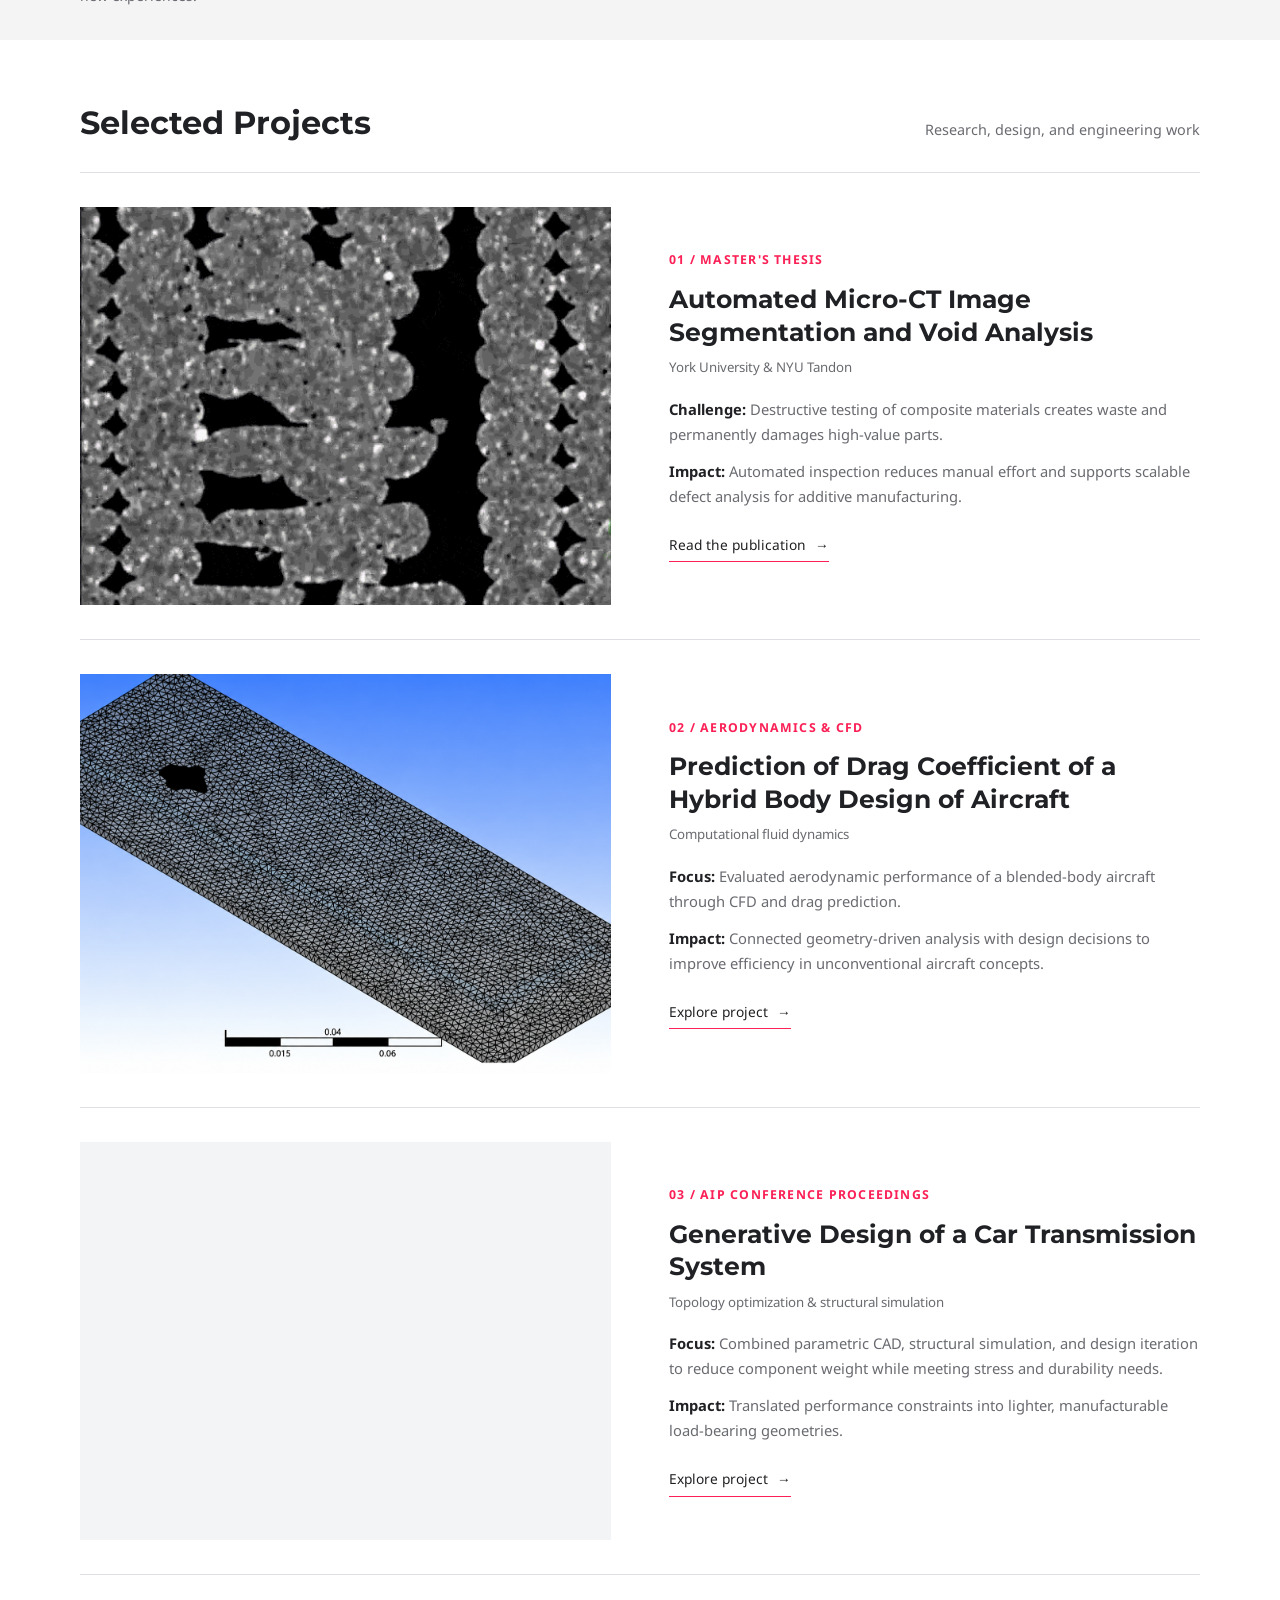
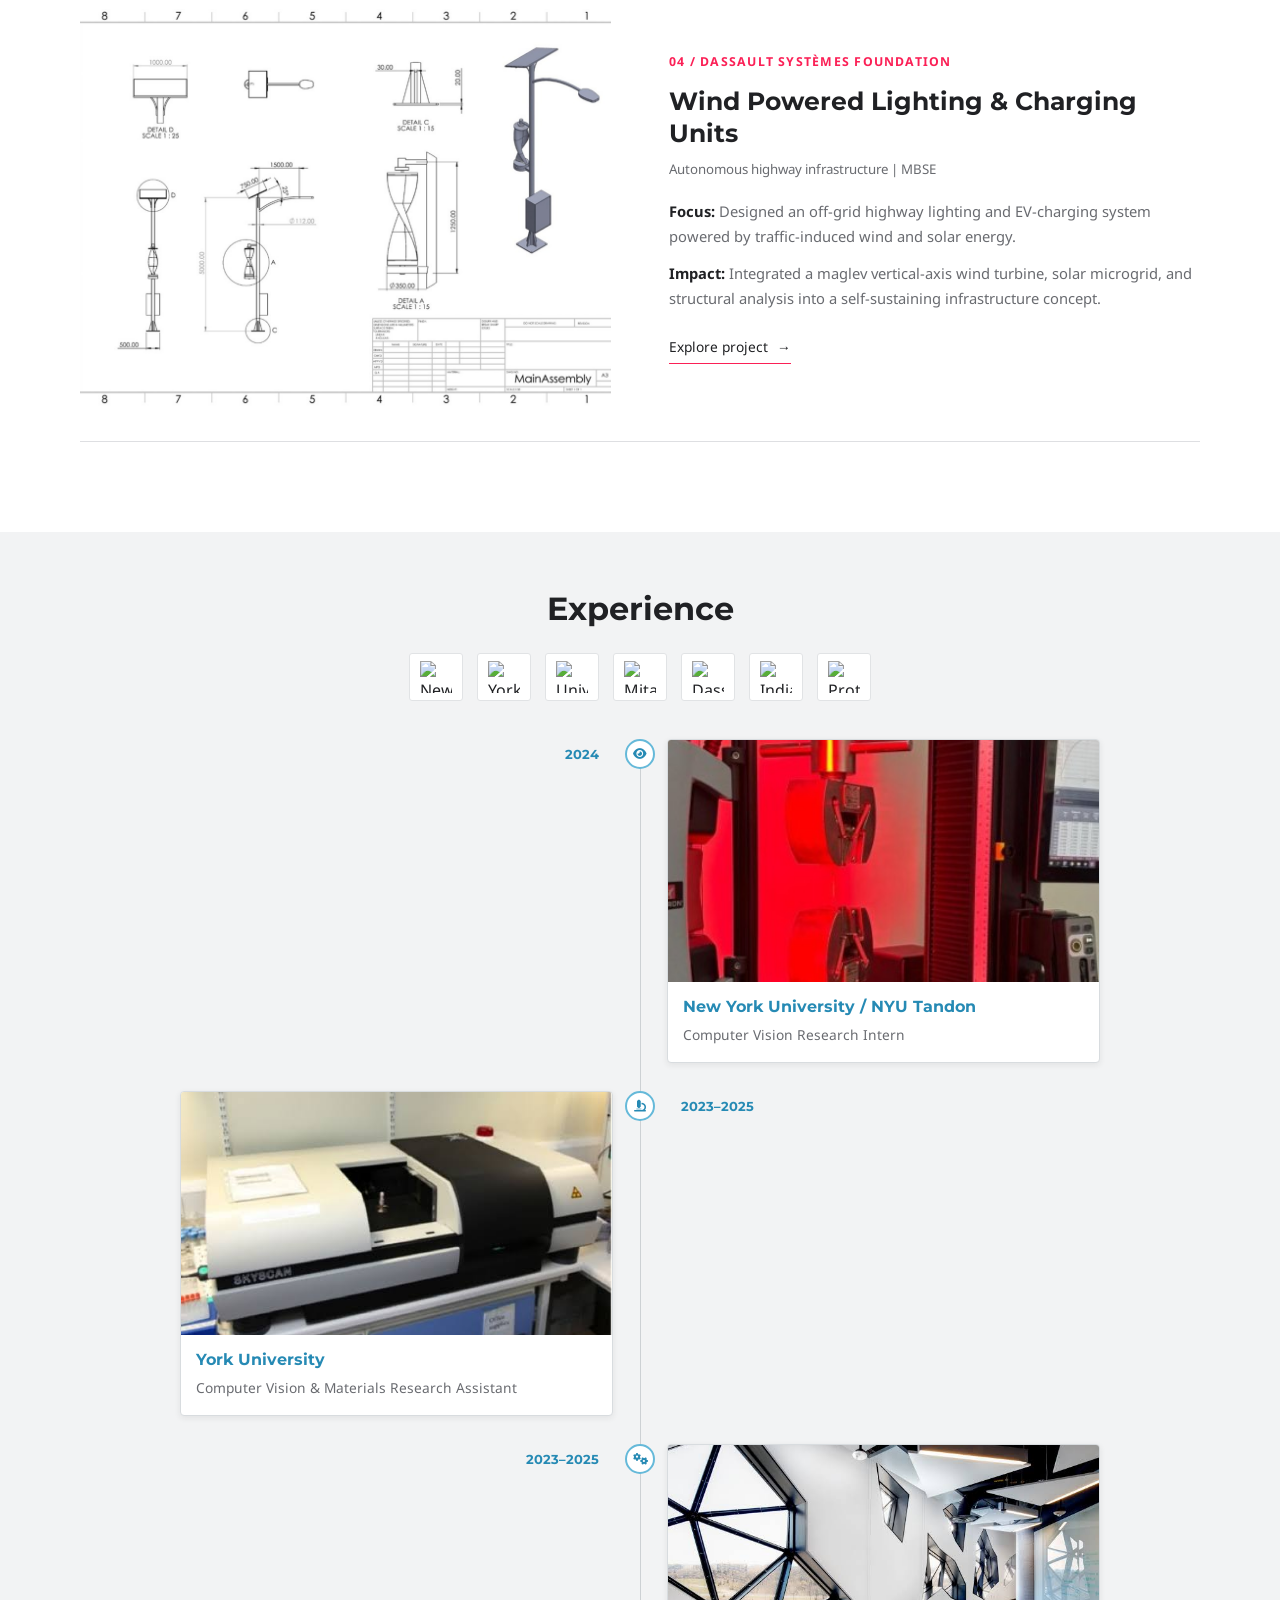
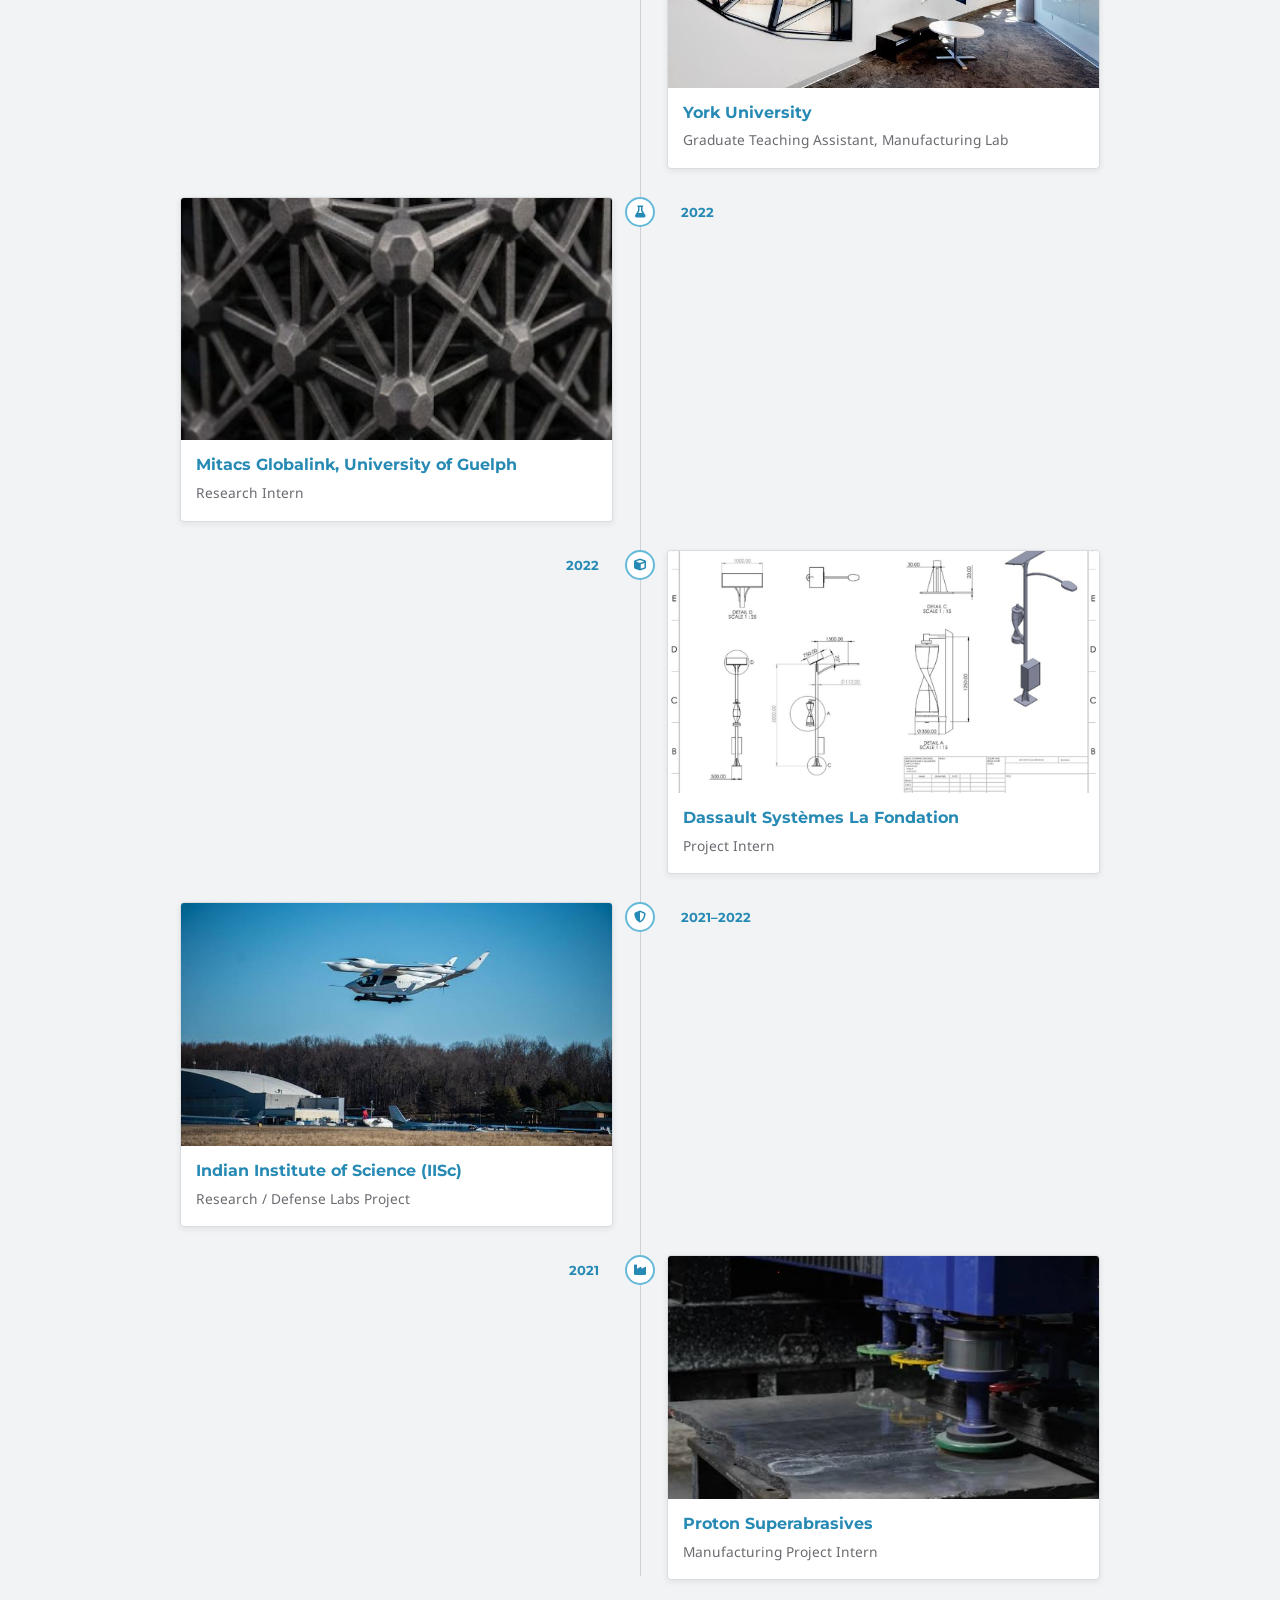
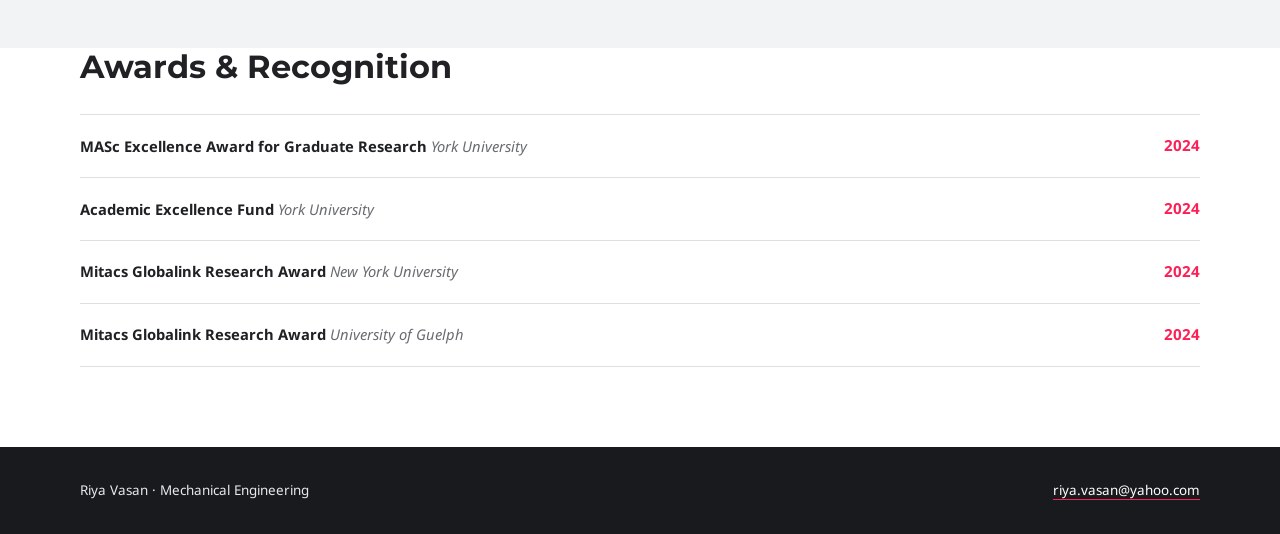
==== commit 742464aa: "Remove hero-to-about spacing directly from desktop and mobile layout" ====
--- a/index.html
+++ b/index.html
@@ -105,7 +105,7 @@
         .container {
             width: min(1120px, calc(100% - 48px));
             margin: 0 auto;
-            padding: 72px 0 80px;
+            padding: 0 0 80px;
         }
         .section-heading {
             display: flex;
@@ -312,7 +312,7 @@
             .hero { grid-template-columns: 1fr; gap: 32px; padding: 54px 18px 48px; }
             .hero h1 { font-size: 44px; }
             .hero-media { max-height: 340px; }
-            .container { width: min(100% - 36px, 560px); padding: 54px 0 60px; }
+            .container { width: min(100% - 36px, 560px); padding: 0 0 60px; }
             .section-heading { display: block; margin-bottom: 18px; }
             .section-title { font-size: 27px; }
             .section-note { margin-top: 8px; }
@@ -354,7 +354,7 @@
         }
     </style>
 <style>#about :root{--ink:#202124;--paper:#fff;--pink:#fb2056;--muted:#686a70;--line:#dedfe2}#about *{box-sizing:border-box}#about body{margin:0;font:400 16px/1.7 'Noto Sans',sans-serif;color:var(--ink);background:var(--paper)}#about a{color:inherit}#about img{display:block;width:100%}#about h2,#about h2,#about h3{font-family:'Montserrat',sans-serif}#about header{display:flex;align-items:center;justify-content:space-between;gap:18px;padding:23px max(24px,calc((100vw - 1160px)/2));border-bottom:1px solid var(--line)}#about .brand{font:700 .85rem 'Montserrat',sans-serif;text-decoration:none}#about nav{display:flex;gap:26px}#about nav a{font-size:.8rem;font-weight:600;text-decoration:none}#about nav [aria-current],#about nav a:hover{color:var(--pink)}#about .wrap{width:min(1160px,calc(100% - 48px));margin:auto}#about .hero{background:var(--ink);color:white;overflow:hidden}#about .hero-inner{display:grid;grid-template-columns:1.05fr 1fr;gap:60px;align-items:center;padding:62px 0 68px}#about .eyebrow{font-size:.72rem;font-weight:600;letter-spacing:.15em;text-transform:uppercase;color:var(--pink);margin:0 0 22px}#about .hero h2{font-size:clamp(38px,4.3vw,62px);line-height:1.12;letter-spacing:-.055em;margin:0 0 26px;font-weight:800}#about .hero h2 span{display:block;color:var(--pink)}#about .intro{max-width:450px;color:#c5c6ca;margin:0 0 30px;font-size:.98rem}#about .cta{display:inline-flex;align-items:center;gap:28px;padding:12px 18px;background:var(--pink);color:white;text-decoration:none;font-size:.83rem;font-weight:600}#about .cta:hover{background:#de174a}#about .photo-collage{display:grid;grid-template-columns:1.35fr 1fr;gap:16px;align-items:center;position:relative}#about .photo-collage figure{margin:0;position:relative}#about .main-photo{grid-row:1 / 3}#about .main-photo img{height:470px;object-fit:cover;object-position:55% 80%;border-radius:120px 120px 3px 3px}#about .small-photo img{height:215px;object-fit:cover;object-position:center 75%;border-radius:3px}#about .small-photo:nth-child(2){margin-top:28px}#about .small-photo:nth-child(3){margin-bottom:28px}#about .photo-collage figcaption{position:absolute;bottom:0;left:0;right:0;padding:25px 12px 10px;font-size:.65rem;font-weight:600;background:linear-gradient(transparent,rgba(0,0,0,.78));color:white}#about .main-photo figcaption{border-radius:0 0 3px 3px}#about .story{display:grid;grid-template-columns:1fr 1.25fr;gap:80px;padding:58px 0 54px}#about .story .eyebrow{margin-bottom:14px}#about .story h2{font-size:32px;line-height:1.3;letter-spacing:-.035em;margin:0;max-width:370px}#about .story-copy>p{margin:0 0 24px;color:var(--muted);font-size:.95rem}#about .facts{display:grid;grid-template-columns:repeat(3,1fr);gap:18px;padding-top:22px;border-top:1px solid var(--line)}#about .facts strong{display:block;font:700 1rem 'Montserrat',sans-serif}#about .facts span{display:block;font-size:.74rem;color:var(--muted);margin-top:5px}#about .beyond{background:#f4f4f5}#about .beyond-inner{display:flex;align-items:center;justify-content:space-between;gap:50px;padding:32px 0}#about .beyond h2{font-size:20px;margin:0 0 5px}#about .beyond p{font-size:.87rem;color:var(--muted);max-width:740px;margin:0}#about .text-link{font-size:.82rem;font-weight:600;text-decoration:none;border-bottom:1px solid var(--pink);padding-bottom:5px;white-space:nowrap}#about .text-link:hover{color:var(--pink)}#about footer{padding:25px 0;font-size:.74rem;color:var(--muted)}#about .footer-inner{display:flex;justify-content:space-between;gap:20px}#about a:focus-visible{outline:2px solid var(--pink);outline-offset:5px}@media(max-width:900px){#about .hero-inner{gap:30px}#about .hero h2{font-size:44px}#about .main-photo img{height:410px}#about .small-photo img{height:180px}#about .story{gap:35px}}@media(max-width:640px){#about header{padding:18px;flex-wrap:wrap}#about .brand{font-size:.76rem}#about nav{gap:18px}#about nav a{font-size:.74rem}#about .wrap{width:calc(100% - 36px)}#about .hero-inner{grid-template-columns:1fr;gap:36px;padding:38px 0 42px}#about .hero h2{font-size:43px}#about .intro{margin-bottom:24px}#about .photo-collage{max-width:460px;width:100%;margin:auto;gap:12px}#about .main-photo img{height:380px}#about .small-photo img{height:165px}#about .story{grid-template-columns:1fr;gap:22px;padding:36px 0}#about .story h2{font-size:27px}#about .facts{gap:10px}#about .facts strong{font-size:.88rem}#about .beyond-inner{display:block;padding:26px 0}#about .beyond p{margin-bottom:18px}#about .footer-inner{flex-wrap:wrap}}@media(prefers-reduced-motion:reduce){#about html{scroll-behavior:auto}}
-#about .hero{display:block;padding:0}#about{width:100vw;margin-left:calc(50% - 50vw);scroll-margin-top:0;margin-bottom:64px}#about .wrap{width:min(1120px,calc(100% - 48px))}#about .hero h2{font:800 clamp(38px,4.3vw,62px)/1.12 'Montserrat',sans-serif;letter-spacing:-.055em;color:#fff;margin:0 0 26px}#about .hero h2 span{display:block;color:var(--pink)}@media(max-width:640px){#about .wrap{width:calc(100% - 36px)}#about .hero h2{font-size:43px}}</style><style>#content.container { padding-top: 0; }</style></head>
+#about .hero{display:block;padding:0}#about{width:100vw;margin-left:calc(50% - 50vw);scroll-margin-top:0;margin-bottom:64px}#about .wrap{width:min(1120px,calc(100% - 48px))}#about .hero h2{font:800 clamp(38px,4.3vw,62px)/1.12 'Montserrat',sans-serif;letter-spacing:-.055em;color:#fff;margin:0 0 26px}#about .hero h2 span{display:block;color:var(--pink)}@media(max-width:640px){#about .wrap{width:calc(100% - 36px)}#about .hero h2{font-size:43px}}</style></head>
 <body>
     <header class="site-header">
         <a class="site-brand" href="#top">RIYA VASAN / ENGINEERING</a>
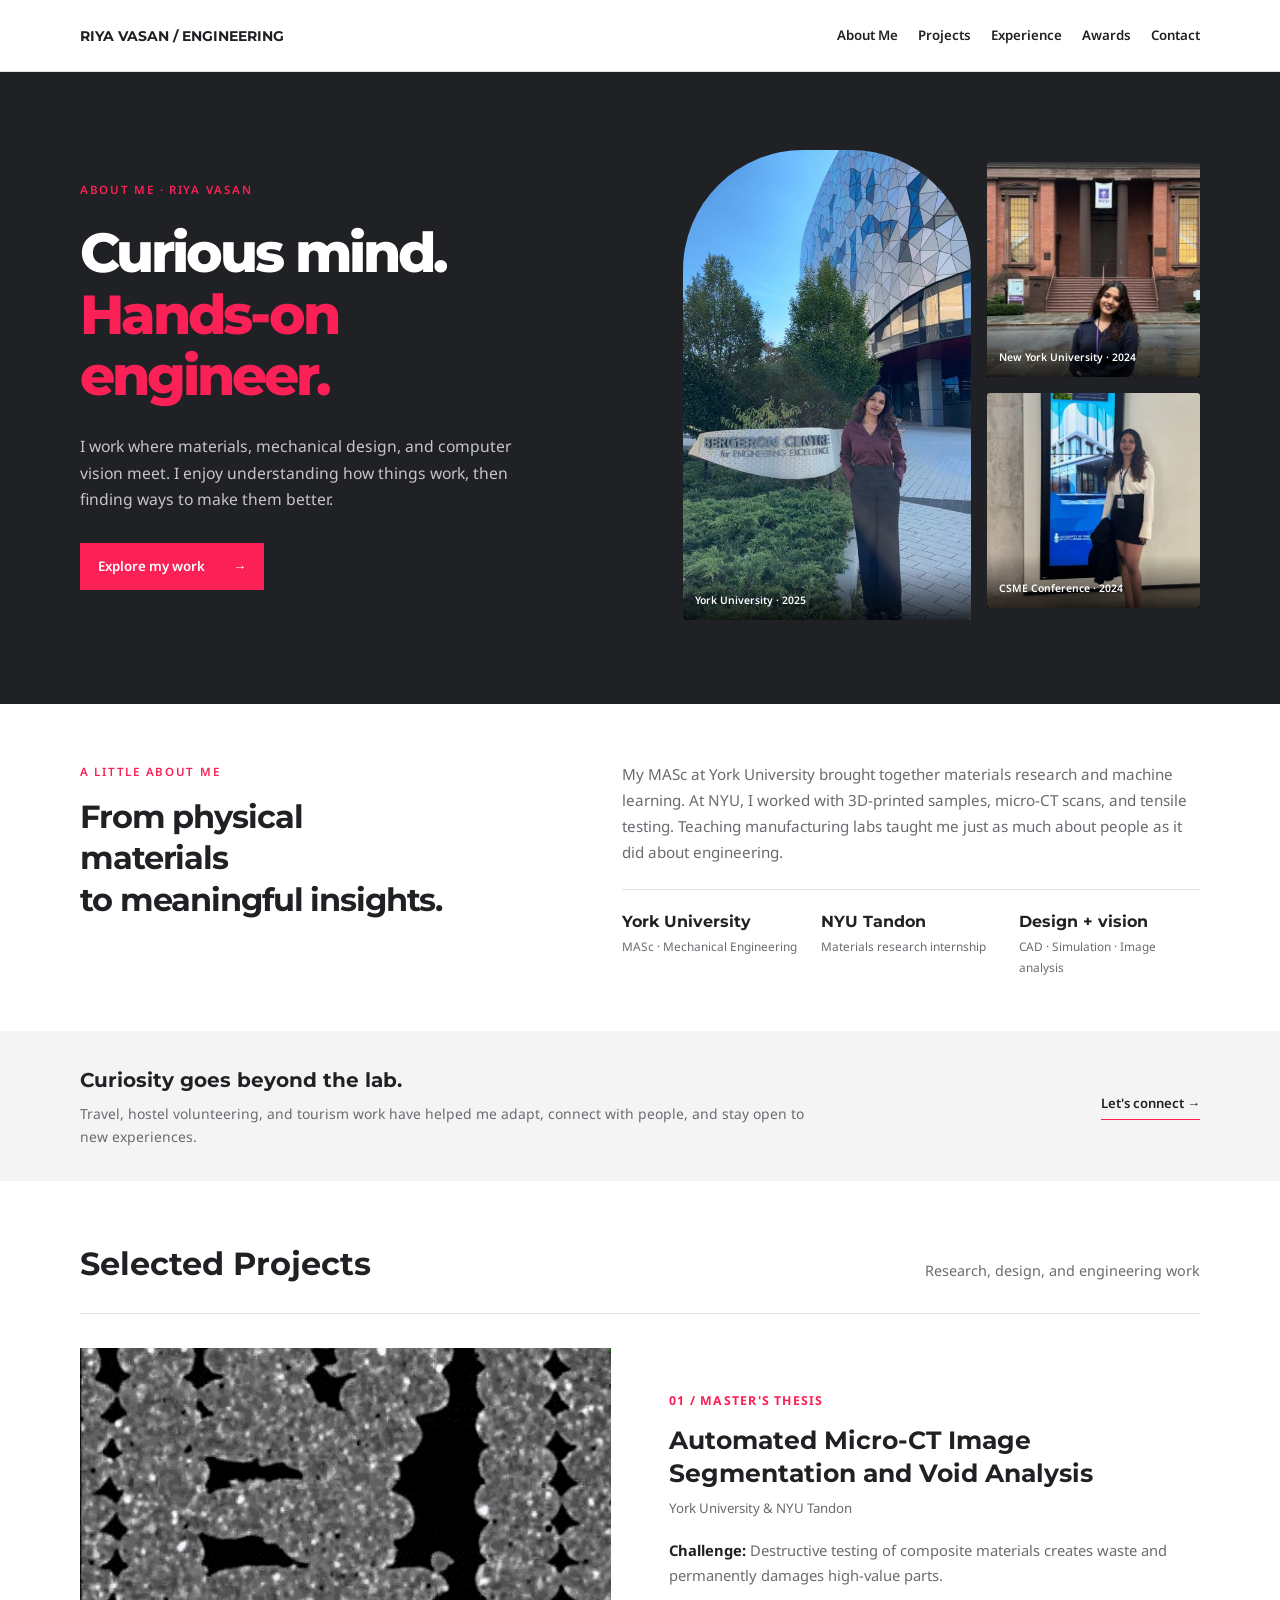
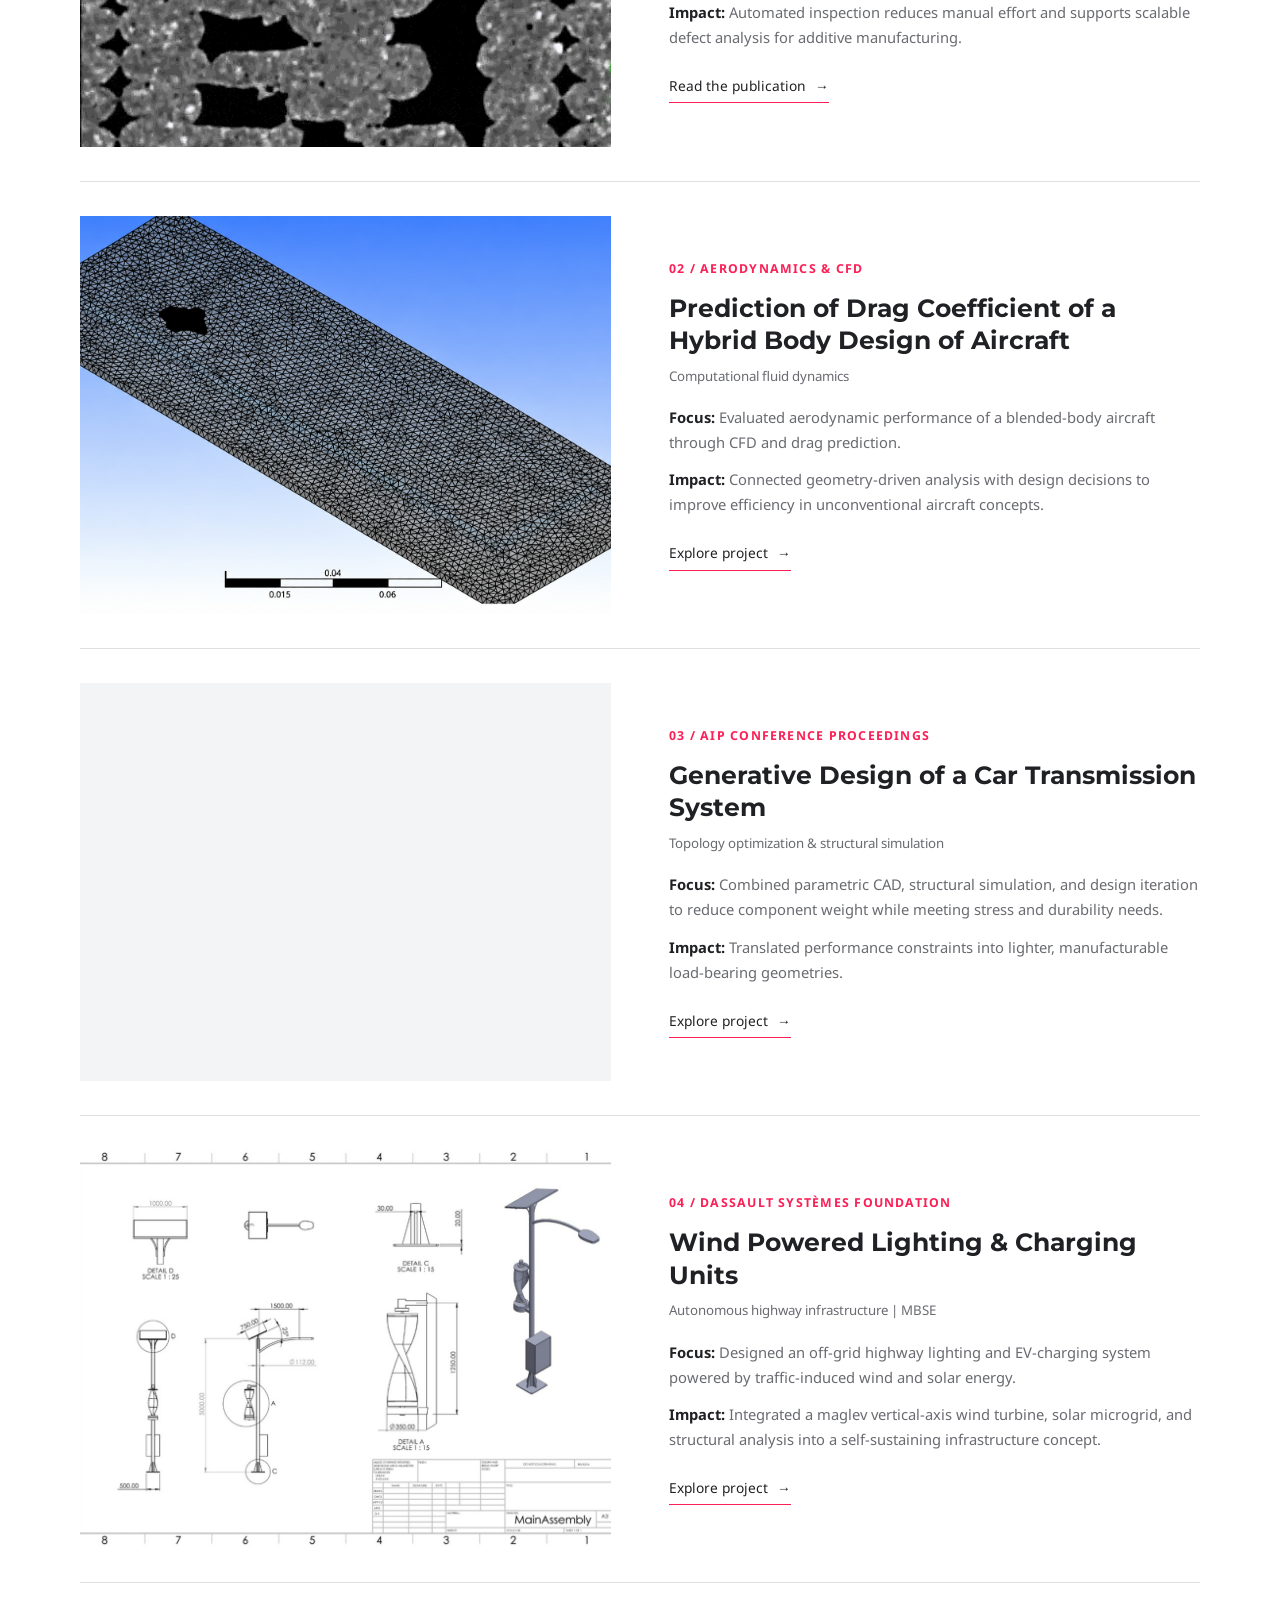
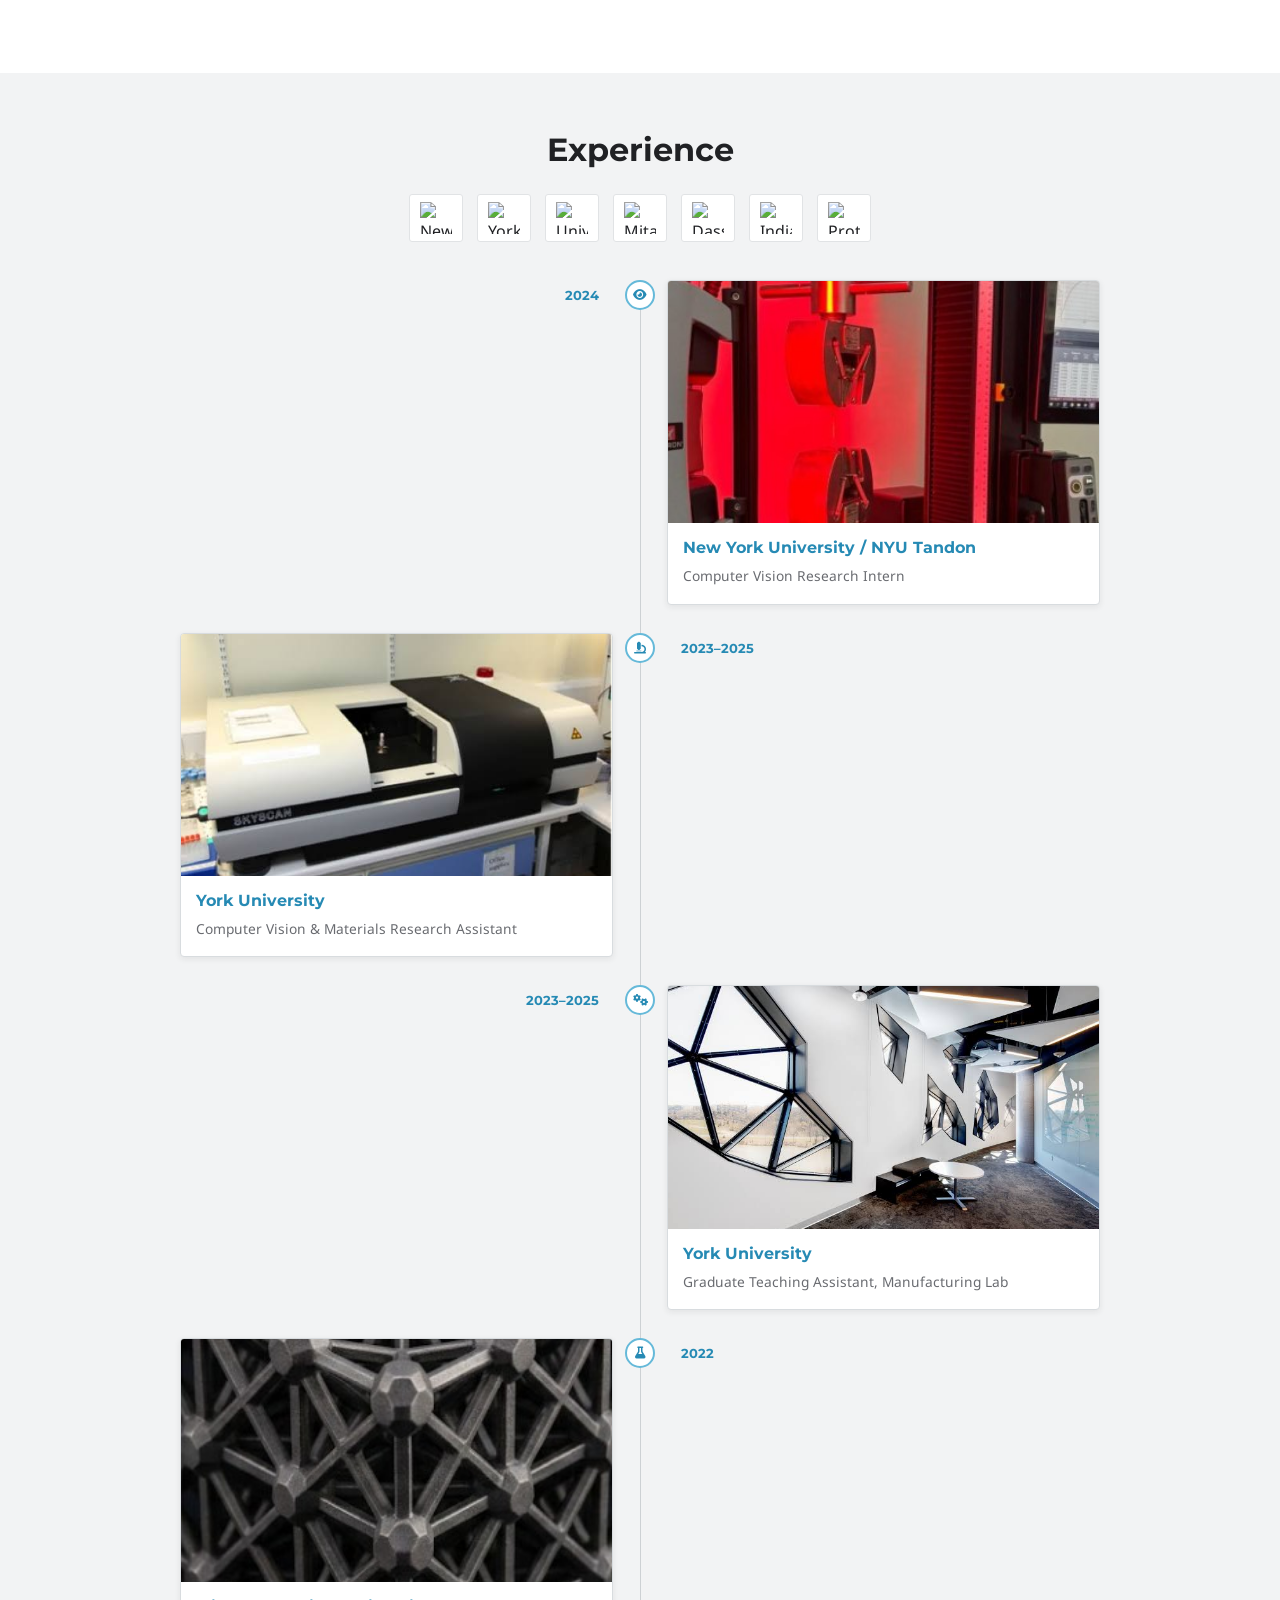
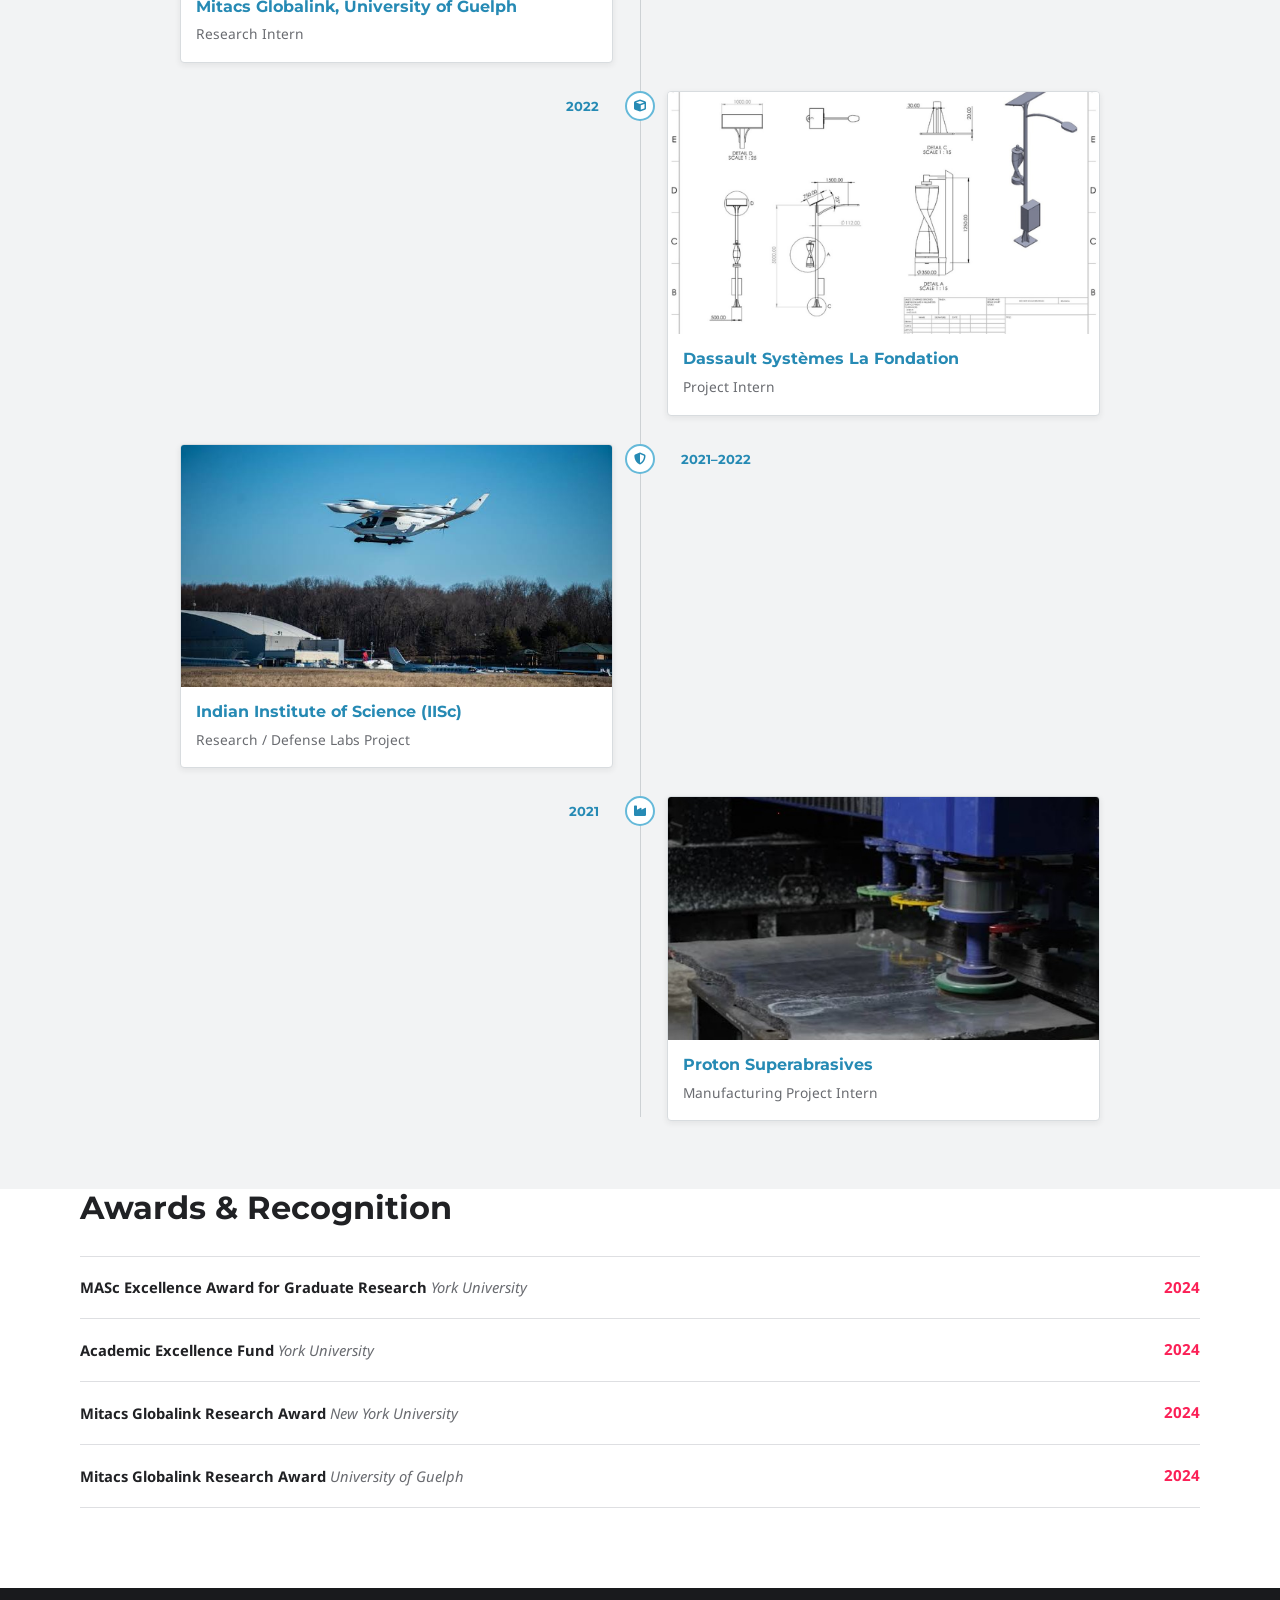
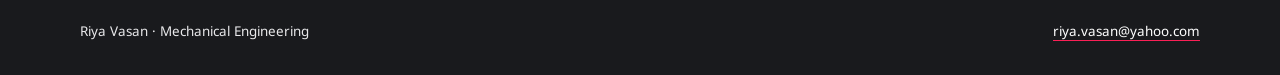
==== commit d68cf6be: "Remove redundant opening hero and start portfolio with About Me photos" ====
--- a/index.html
+++ b/index.html
@@ -353,11 +353,11 @@
             *, *::before, *::after { transition-duration: .01ms !important; }
         }
     </style>
-<style>#about :root{--ink:#202124;--paper:#fff;--pink:#fb2056;--muted:#686a70;--line:#dedfe2}#about *{box-sizing:border-box}#about body{margin:0;font:400 16px/1.7 'Noto Sans',sans-serif;color:var(--ink);background:var(--paper)}#about a{color:inherit}#about img{display:block;width:100%}#about h2,#about h2,#about h3{font-family:'Montserrat',sans-serif}#about header{display:flex;align-items:center;justify-content:space-between;gap:18px;padding:23px max(24px,calc((100vw - 1160px)/2));border-bottom:1px solid var(--line)}#about .brand{font:700 .85rem 'Montserrat',sans-serif;text-decoration:none}#about nav{display:flex;gap:26px}#about nav a{font-size:.8rem;font-weight:600;text-decoration:none}#about nav [aria-current],#about nav a:hover{color:var(--pink)}#about .wrap{width:min(1160px,calc(100% - 48px));margin:auto}#about .hero{background:var(--ink);color:white;overflow:hidden}#about .hero-inner{display:grid;grid-template-columns:1.05fr 1fr;gap:60px;align-items:center;padding:62px 0 68px}#about .eyebrow{font-size:.72rem;font-weight:600;letter-spacing:.15em;text-transform:uppercase;color:var(--pink);margin:0 0 22px}#about .hero h2{font-size:clamp(38px,4.3vw,62px);line-height:1.12;letter-spacing:-.055em;margin:0 0 26px;font-weight:800}#about .hero h2 span{display:block;color:var(--pink)}#about .intro{max-width:450px;color:#c5c6ca;margin:0 0 30px;font-size:.98rem}#about .cta{display:inline-flex;align-items:center;gap:28px;padding:12px 18px;background:var(--pink);color:white;text-decoration:none;font-size:.83rem;font-weight:600}#about .cta:hover{background:#de174a}#about .photo-collage{display:grid;grid-template-columns:1.35fr 1fr;gap:16px;align-items:center;position:relative}#about .photo-collage figure{margin:0;position:relative}#about .main-photo{grid-row:1 / 3}#about .main-photo img{height:470px;object-fit:cover;object-position:55% 80%;border-radius:120px 120px 3px 3px}#about .small-photo img{height:215px;object-fit:cover;object-position:center 75%;border-radius:3px}#about .small-photo:nth-child(2){margin-top:28px}#about .small-photo:nth-child(3){margin-bottom:28px}#about .photo-collage figcaption{position:absolute;bottom:0;left:0;right:0;padding:25px 12px 10px;font-size:.65rem;font-weight:600;background:linear-gradient(transparent,rgba(0,0,0,.78));color:white}#about .main-photo figcaption{border-radius:0 0 3px 3px}#about .story{display:grid;grid-template-columns:1fr 1.25fr;gap:80px;padding:58px 0 54px}#about .story .eyebrow{margin-bottom:14px}#about .story h2{font-size:32px;line-height:1.3;letter-spacing:-.035em;margin:0;max-width:370px}#about .story-copy>p{margin:0 0 24px;color:var(--muted);font-size:.95rem}#about .facts{display:grid;grid-template-columns:repeat(3,1fr);gap:18px;padding-top:22px;border-top:1px solid var(--line)}#about .facts strong{display:block;font:700 1rem 'Montserrat',sans-serif}#about .facts span{display:block;font-size:.74rem;color:var(--muted);margin-top:5px}#about .beyond{background:#f4f4f5}#about .beyond-inner{display:flex;align-items:center;justify-content:space-between;gap:50px;padding:32px 0}#about .beyond h2{font-size:20px;margin:0 0 5px}#about .beyond p{font-size:.87rem;color:var(--muted);max-width:740px;margin:0}#about .text-link{font-size:.82rem;font-weight:600;text-decoration:none;border-bottom:1px solid var(--pink);padding-bottom:5px;white-space:nowrap}#about .text-link:hover{color:var(--pink)}#about footer{padding:25px 0;font-size:.74rem;color:var(--muted)}#about .footer-inner{display:flex;justify-content:space-between;gap:20px}#about a:focus-visible{outline:2px solid var(--pink);outline-offset:5px}@media(max-width:900px){#about .hero-inner{gap:30px}#about .hero h2{font-size:44px}#about .main-photo img{height:410px}#about .small-photo img{height:180px}#about .story{gap:35px}}@media(max-width:640px){#about header{padding:18px;flex-wrap:wrap}#about .brand{font-size:.76rem}#about nav{gap:18px}#about nav a{font-size:.74rem}#about .wrap{width:calc(100% - 36px)}#about .hero-inner{grid-template-columns:1fr;gap:36px;padding:38px 0 42px}#about .hero h2{font-size:43px}#about .intro{margin-bottom:24px}#about .photo-collage{max-width:460px;width:100%;margin:auto;gap:12px}#about .main-photo img{height:380px}#about .small-photo img{height:165px}#about .story{grid-template-columns:1fr;gap:22px;padding:36px 0}#about .story h2{font-size:27px}#about .facts{gap:10px}#about .facts strong{font-size:.88rem}#about .beyond-inner{display:block;padding:26px 0}#about .beyond p{margin-bottom:18px}#about .footer-inner{flex-wrap:wrap}}@media(prefers-reduced-motion:reduce){#about html{scroll-behavior:auto}}
-#about .hero{display:block;padding:0}#about{width:100vw;margin-left:calc(50% - 50vw);scroll-margin-top:0;margin-bottom:64px}#about .wrap{width:min(1120px,calc(100% - 48px))}#about .hero h2{font:800 clamp(38px,4.3vw,62px)/1.12 'Montserrat',sans-serif;letter-spacing:-.055em;color:#fff;margin:0 0 26px}#about .hero h2 span{display:block;color:var(--pink)}@media(max-width:640px){#about .wrap{width:calc(100% - 36px)}#about .hero h2{font-size:43px}}</style></head>
+<style>#about :root{--ink:#202124;--paper:#fff;--pink:#fb2056;--muted:#686a70;--line:#dedfe2}#about *{box-sizing:border-box}#about body{margin:0;font:400 16px/1.7 'Noto Sans',sans-serif;color:var(--ink);background:var(--paper)}#about a{color:inherit}#about img{display:block;width:100%}#about h2,#about h2,#about h3{font-family:'Montserrat',sans-serif}#about header{display:flex;align-items:center;justify-content:space-between;gap:18px;padding:23px max(24px,calc((100vw - 1160px)/2));border-bottom:1px solid var(--line)}#about .brand{font:700 .85rem 'Montserrat',sans-serif;text-decoration:none}#about nav{display:flex;gap:26px}#about nav a{font-size:.8rem;font-weight:600;text-decoration:none}#about nav [aria-current],#about nav a:hover{color:var(--pink)}#about .wrap{width:min(1160px,calc(100% - 48px));margin:auto}#about .hero{background:var(--ink);color:white;overflow:hidden}#about .hero-inner{display:grid;grid-template-columns:1.05fr 1fr;gap:60px;align-items:center;padding:62px 0 68px}#about .eyebrow{font-size:.72rem;font-weight:600;letter-spacing:.15em;text-transform:uppercase;color:var(--pink);margin:0 0 22px}#about .hero h1{font-size:clamp(38px,4.3vw,62px);line-height:1.12;letter-spacing:-.055em;margin:0 0 26px;font-weight:800}#about .hero h1 span{display:block;color:var(--pink)}#about .intro{max-width:450px;color:#c5c6ca;margin:0 0 30px;font-size:.98rem}#about .cta{display:inline-flex;align-items:center;gap:28px;padding:12px 18px;background:var(--pink);color:white;text-decoration:none;font-size:.83rem;font-weight:600}#about .cta:hover{background:#de174a}#about .photo-collage{display:grid;grid-template-columns:1.35fr 1fr;gap:16px;align-items:center;position:relative}#about .photo-collage figure{margin:0;position:relative}#about .main-photo{grid-row:1 / 3}#about .main-photo img{height:470px;object-fit:cover;object-position:55% 80%;border-radius:120px 120px 3px 3px}#about .small-photo img{height:215px;object-fit:cover;object-position:center 75%;border-radius:3px}#about .small-photo:nth-child(2){margin-top:28px}#about .small-photo:nth-child(3){margin-bottom:28px}#about .photo-collage figcaption{position:absolute;bottom:0;left:0;right:0;padding:25px 12px 10px;font-size:.65rem;font-weight:600;background:linear-gradient(transparent,rgba(0,0,0,.78));color:white}#about .main-photo figcaption{border-radius:0 0 3px 3px}#about .story{display:grid;grid-template-columns:1fr 1.25fr;gap:80px;padding:58px 0 54px}#about .story .eyebrow{margin-bottom:14px}#about .story h2{font-size:32px;line-height:1.3;letter-spacing:-.035em;margin:0;max-width:370px}#about .story-copy>p{margin:0 0 24px;color:var(--muted);font-size:.95rem}#about .facts{display:grid;grid-template-columns:repeat(3,1fr);gap:18px;padding-top:22px;border-top:1px solid var(--line)}#about .facts strong{display:block;font:700 1rem 'Montserrat',sans-serif}#about .facts span{display:block;font-size:.74rem;color:var(--muted);margin-top:5px}#about .beyond{background:#f4f4f5}#about .beyond-inner{display:flex;align-items:center;justify-content:space-between;gap:50px;padding:32px 0}#about .beyond h2{font-size:20px;margin:0 0 5px}#about .beyond p{font-size:.87rem;color:var(--muted);max-width:740px;margin:0}#about .text-link{font-size:.82rem;font-weight:600;text-decoration:none;border-bottom:1px solid var(--pink);padding-bottom:5px;white-space:nowrap}#about .text-link:hover{color:var(--pink)}#about footer{padding:25px 0;font-size:.74rem;color:var(--muted)}#about .footer-inner{display:flex;justify-content:space-between;gap:20px}#about a:focus-visible{outline:2px solid var(--pink);outline-offset:5px}@media(max-width:900px){#about .hero-inner{gap:30px}#about .hero h1{font-size:44px}#about .main-photo img{height:410px}#about .small-photo img{height:180px}#about .story{gap:35px}}@media(max-width:640px){#about header{padding:18px;flex-wrap:wrap}#about .brand{font-size:.76rem}#about nav{gap:18px}#about nav a{font-size:.74rem}#about .wrap{width:calc(100% - 36px)}#about .hero-inner{grid-template-columns:1fr;gap:36px;padding:38px 0 42px}#about .hero h1{font-size:43px}#about .intro{margin-bottom:24px}#about .photo-collage{max-width:460px;width:100%;margin:auto;gap:12px}#about .main-photo img{height:380px}#about .small-photo img{height:165px}#about .story{grid-template-columns:1fr;gap:22px;padding:36px 0}#about .story h2{font-size:27px}#about .facts{gap:10px}#about .facts strong{font-size:.88rem}#about .beyond-inner{display:block;padding:26px 0}#about .beyond p{margin-bottom:18px}#about .footer-inner{flex-wrap:wrap}}@media(prefers-reduced-motion:reduce){#about html{scroll-behavior:auto}}
+#about .hero{display:block;padding:0}#about{width:100vw;margin-left:calc(50% - 50vw);scroll-margin-top:0;margin-bottom:64px}#about .wrap{width:min(1120px,calc(100% - 48px))}#about .hero h1{font:800 clamp(38px,4.3vw,62px)/1.12 'Montserrat',sans-serif;letter-spacing:-.055em;color:#fff;margin:0 0 26px}#about .hero h1 span{display:block;color:var(--pink)}@media(max-width:640px){#about .wrap{width:calc(100% - 36px)}#about .hero h1{font-size:43px}}</style></head>
 <body>
     <header class="site-header">
-        <a class="site-brand" href="#top">RIYA VASAN / ENGINEERING</a>
+        <a class="site-brand" href="#about">RIYA VASAN / ENGINEERING</a>
         <nav class="site-nav" aria-label="Main navigation">
             <a href="#about">About Me</a>
             <a href="#projects">Projects</a>
@@ -367,21 +367,8 @@
         </nav>
     </header>
 
-    <section class="hero" id="top" aria-labelledby="hero-title">
-        <div class="hero-copy">
-            <p class="eyebrow">Mechanical Engineering Portfolio</p>
-            <h1 id="hero-title"><span>Riya</span> Vasan</h1>
-            <p class="subtitle">Mechanical Engineer bridging physical additive hardware and software perception.</p>
-            <div class="contact-links" id="contact">
-                <a href="mailto:riya.vasan@yahoo.com"><i class="fa-solid fa-envelope" aria-hidden="true"></i>Email</a>
-                <a href="https://www.linkedin.com/in/riyavasan" target="_blank" rel="noopener noreferrer"><i class="fa-brands fa-linkedin" aria-hidden="true"></i>LinkedIn</a>
-                <a href="https://github.com/RiyaVasn" target="_blank" rel="noopener noreferrer"><i class="fa-brands fa-github" aria-hidden="true"></i>GitHub</a>
-            </div>
-        </div>
-    </section>
-
     <main class="container" id="content">
-<section id="about" aria-label="About Me"><section class="hero" aria-labelledby="intro-title"><div class="wrap hero-inner"><div><p class="eyebrow">About Me · Riya Vasan</p><h2 id="intro-title">Curious mind.<span>Hands-on<br>engineer.</span></h2><p class="intro">I work where materials, mechanical design, and computer vision meet. I enjoy understanding how things work, then finding ways to make them better.</p><a class="cta" href="#projects">Explore my work <span aria-hidden="true">&rarr;</span></a></div>
+<section id="about" aria-label="About Me"><section class="hero" aria-labelledby="intro-title"><div class="wrap hero-inner"><div><p class="eyebrow">About Me · Riya Vasan</p><h1 id="intro-title">Curious mind.<span>Hands-on<br>engineer.</span></h1><p class="intro">I work where materials, mechanical design, and computer vision meet. I enjoy understanding how things work, then finding ways to make them better.</p><a class="cta" href="#projects">Explore my work <span aria-hidden="true">&rarr;</span></a></div>
 <div class="photo-collage" aria-label="Photos from my research journey"><figure class="main-photo"><img src="assets/about-york.jpg" alt="Riya outside York University's Bergeron Centre after her master's thesis defense" width="480" height="853" loading="lazy"><figcaption>York University · 2025</figcaption></figure><figure class="small-photo"><img src="assets/about-nyu.jpg" alt="Riya at New York University during her research internship" width="480" height="853"><figcaption>New York University · 2024</figcaption></figure><figure class="small-photo"><img src="assets/about-csme.jpg" alt="Riya attending the CSME conference at the University of Toronto" width="480" height="853"><figcaption>CSME Conference · 2024</figcaption></figure></div></div></section>
 <section class="wrap story" aria-labelledby="story-title"><div><p class="eyebrow">A little about me</p><h2 id="story-title">From physical materials<br>to meaningful insights.</h2></div><div class="story-copy"><p>My MASc at York University brought together materials research and machine learning. At NYU, I worked with 3D-printed samples, micro-CT scans, and tensile testing. Teaching manufacturing labs taught me just as much about people as it did about engineering.</p><div class="facts"><div><strong>York University</strong><span>MASc · Mechanical Engineering</span></div><div><strong>NYU Tandon</strong><span>Materials research internship</span></div><div><strong>Design + vision</strong><span>CAD · Simulation · Image analysis</span></div></div></div></section>
 <section class="beyond" aria-labelledby="beyond-title"><div class="wrap beyond-inner"><div><h2 id="beyond-title">Curiosity goes beyond the lab.</h2><p>Travel, hostel volunteering, and tourism work have helped me adapt, connect with people, and stay open to new experiences.</p></div><a class="text-link" href="mailto:riya.vasan@yahoo.com">Let's connect &rarr;</a></div></section></section>
@@ -553,7 +540,7 @@
         </section>
     </main>
 
-    <footer class="site-footer">
+    <footer class="site-footer" id="contact">
         <div class="footer-inner">
             <p>Riya Vasan · Mechanical Engineering</p>
             <p><a href="mailto:riya.vasan@yahoo.com">riya.vasan@yahoo.com</a></p>
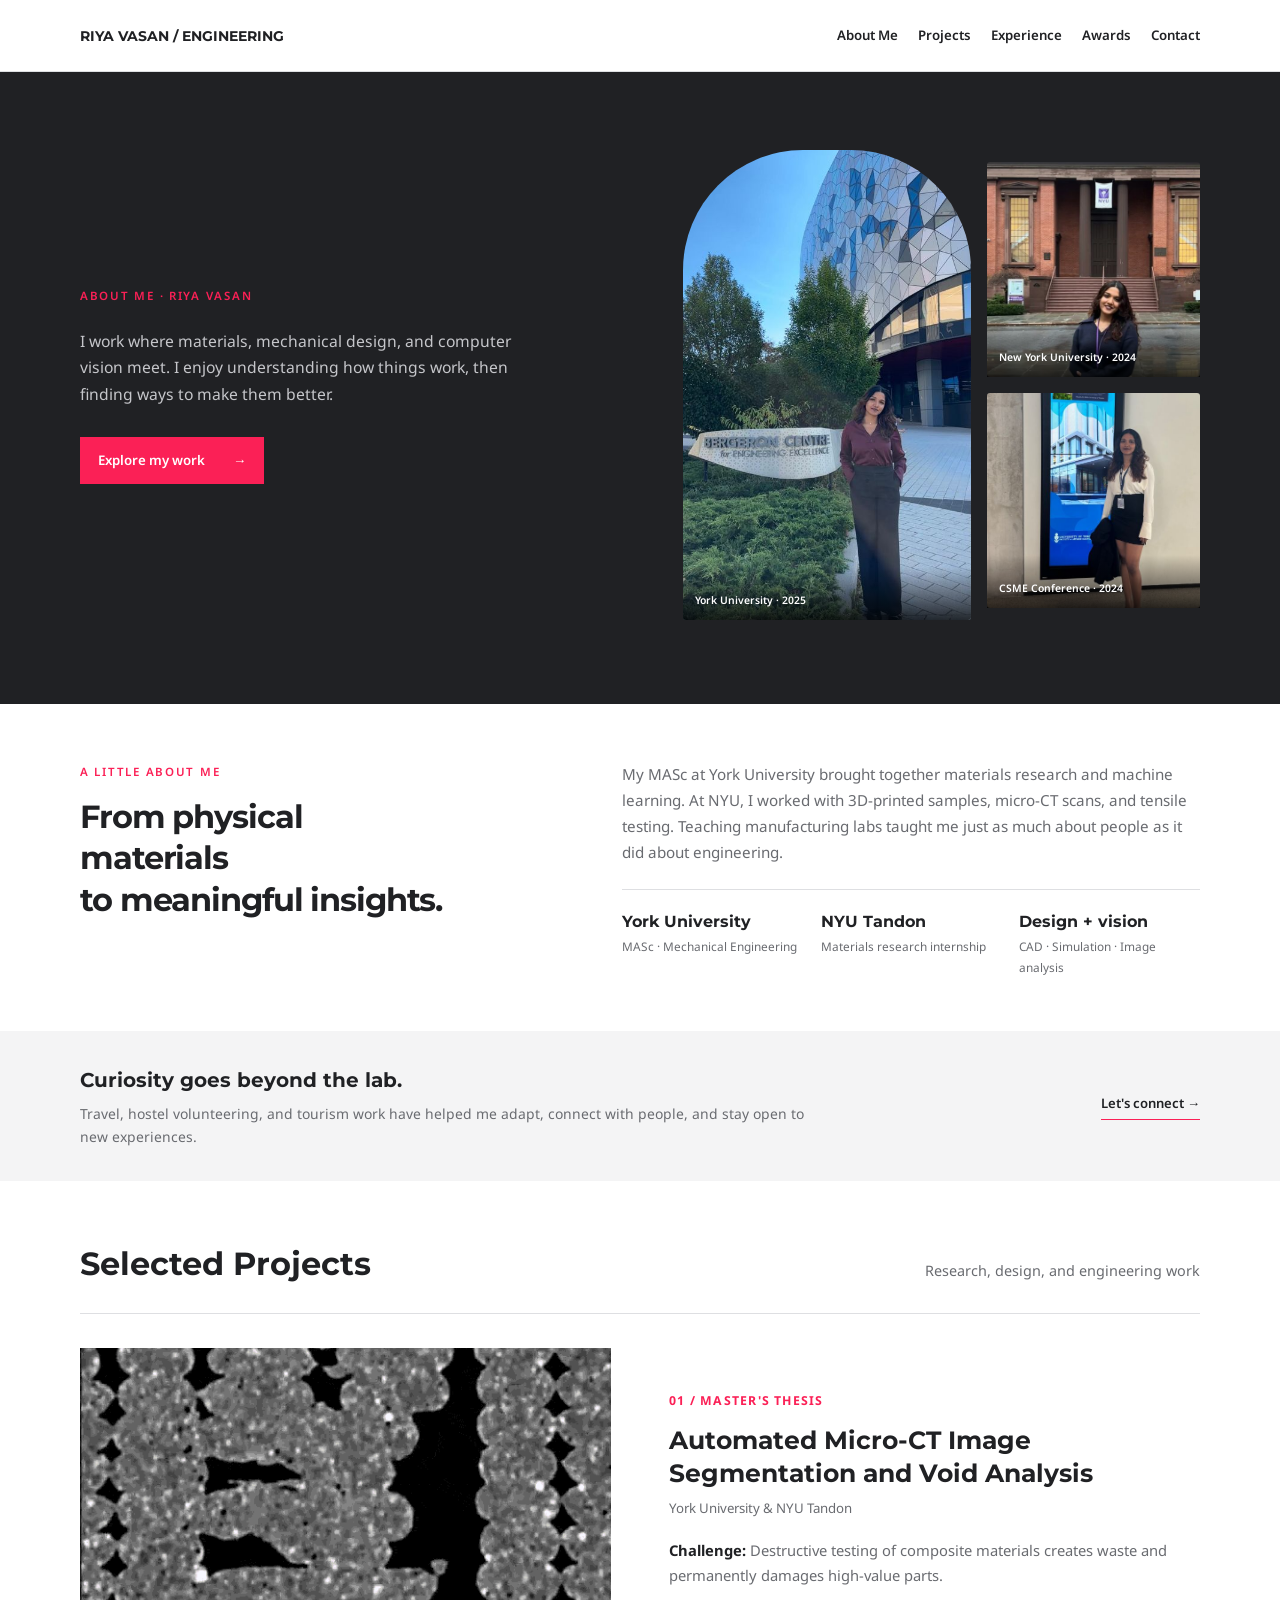
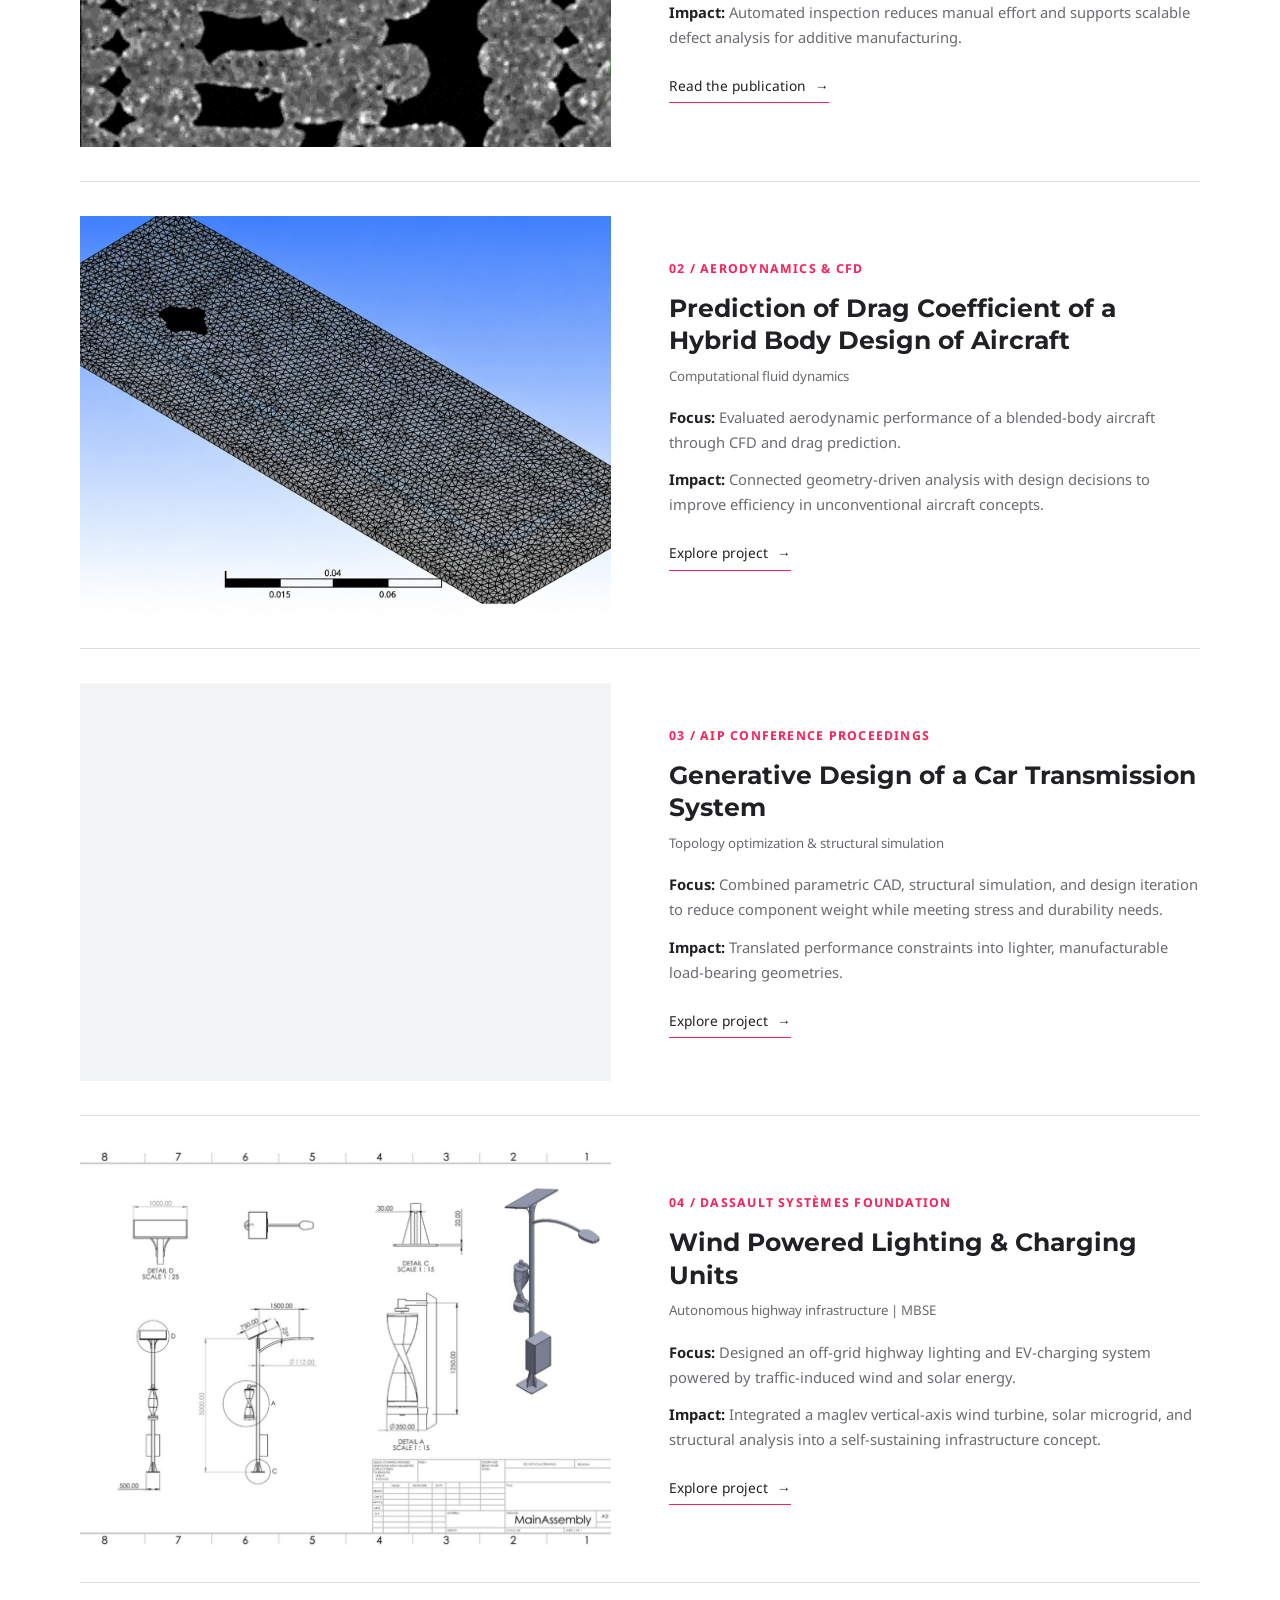
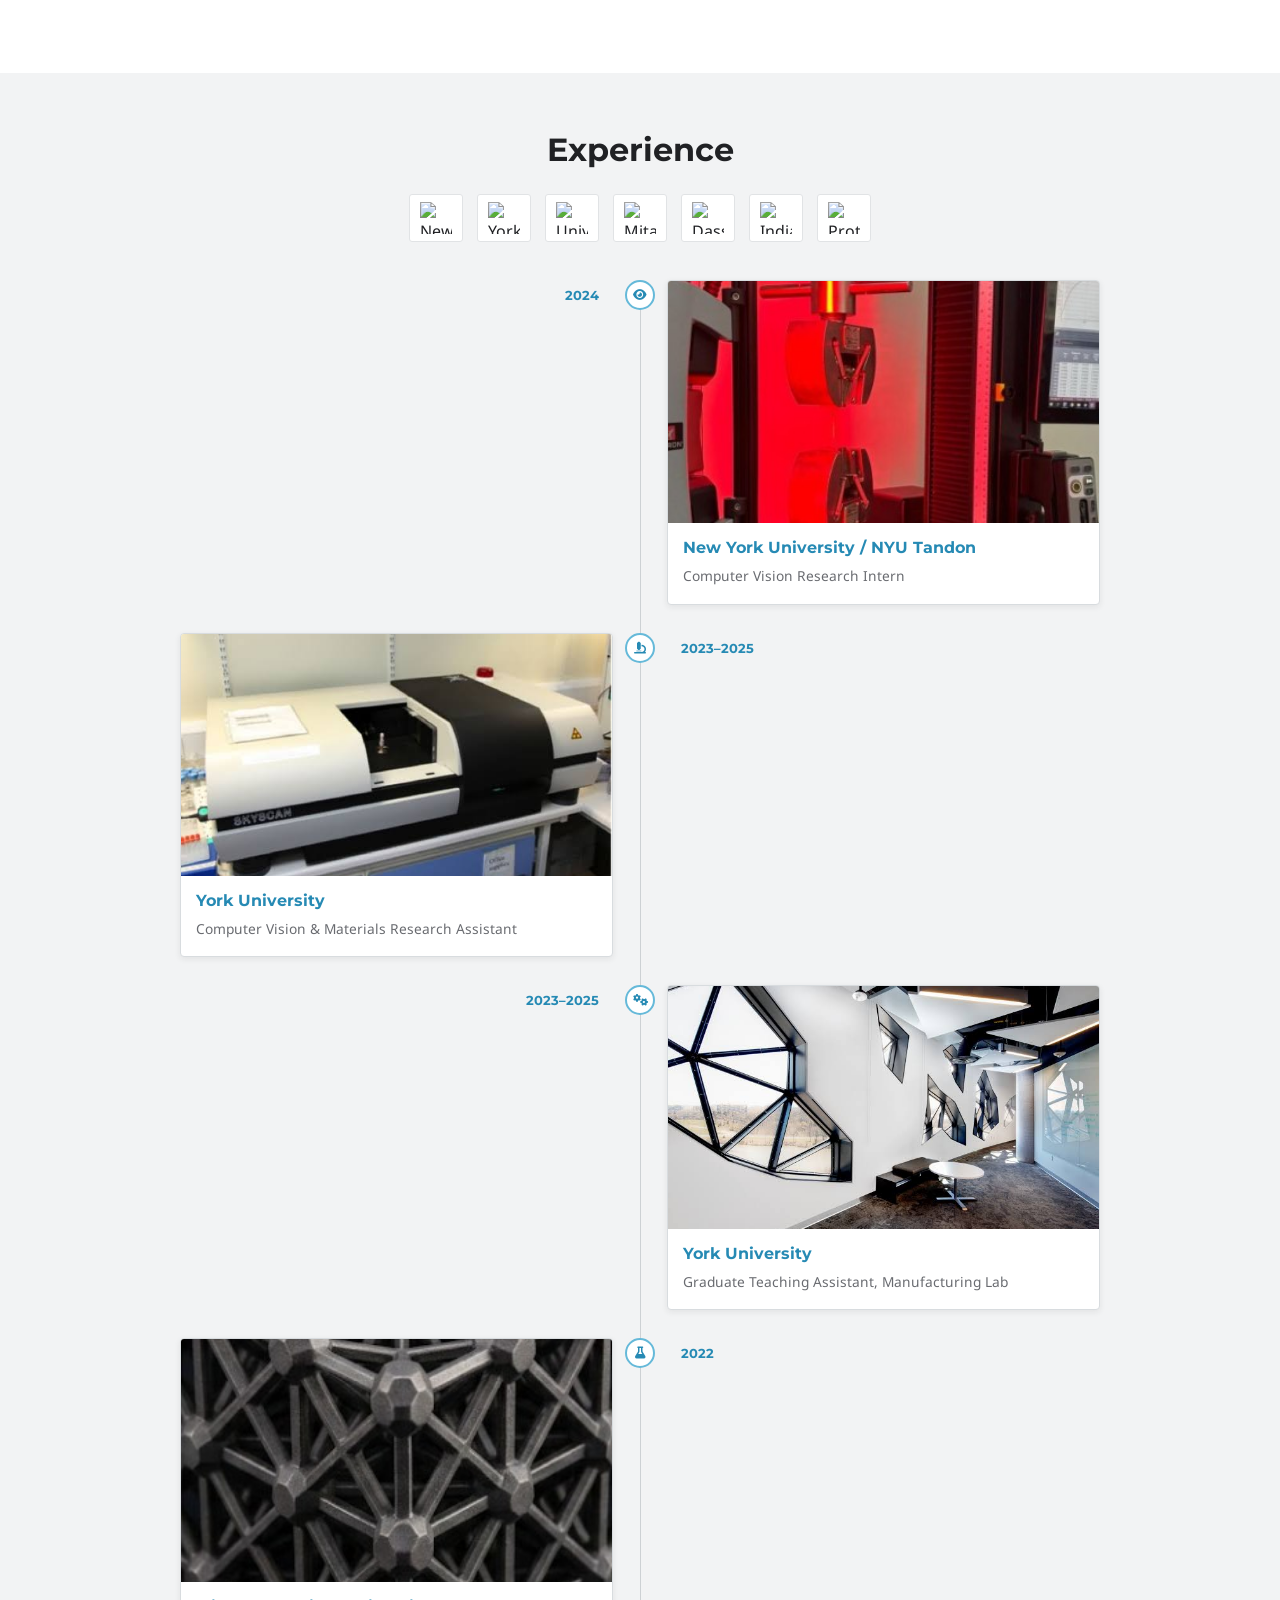
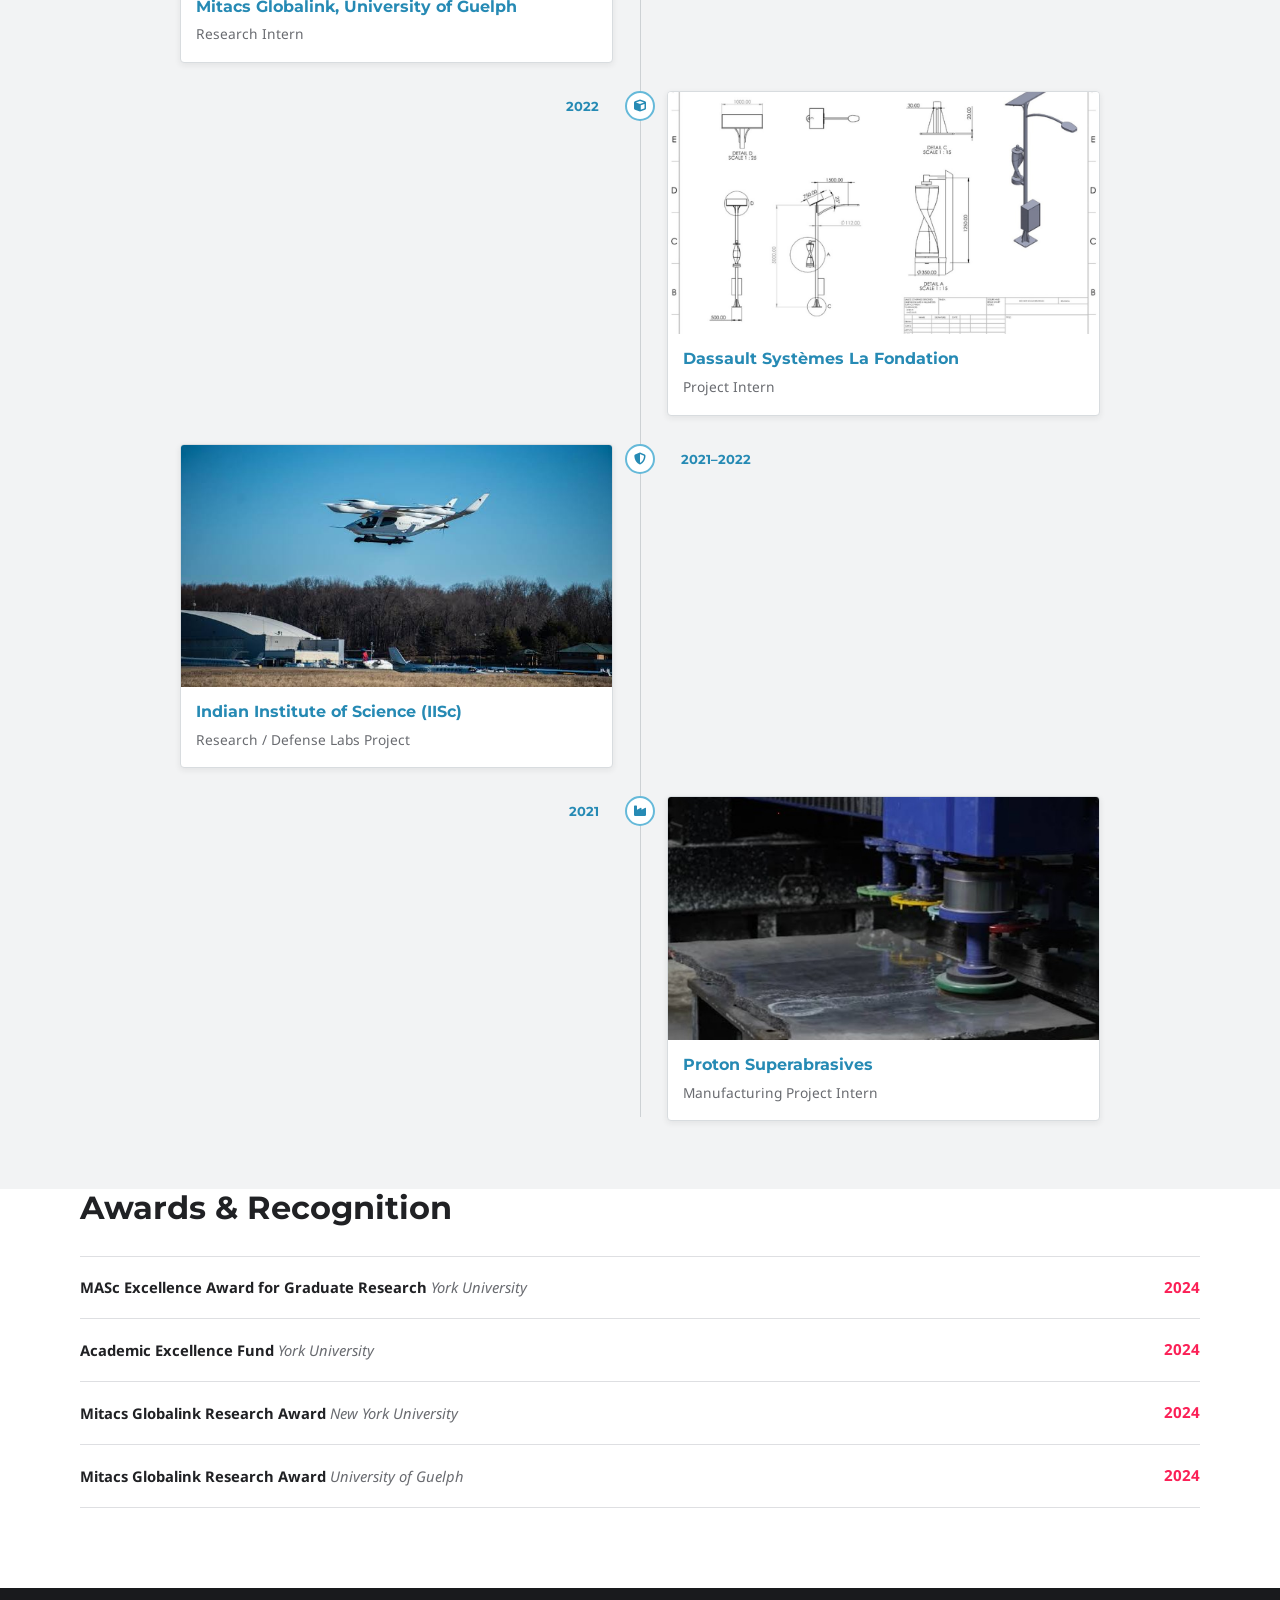
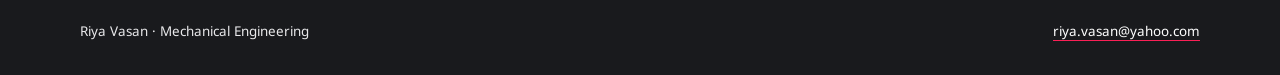
==== commit 1599f7e2: "Remove About Me catchphrase" ====
--- a/index.html
+++ b/index.html
@@ -368,7 +368,7 @@
     </header>
 
     <main class="container" id="content">
-<section id="about" aria-label="About Me"><section class="hero" aria-labelledby="intro-title"><div class="wrap hero-inner"><div><p class="eyebrow">About Me · Riya Vasan</p><h1 id="intro-title">Curious mind.<span>Hands-on<br>engineer.</span></h1><p class="intro">I work where materials, mechanical design, and computer vision meet. I enjoy understanding how things work, then finding ways to make them better.</p><a class="cta" href="#projects">Explore my work <span aria-hidden="true">&rarr;</span></a></div>
+<section id="about" aria-label="About Me"><section class="hero" aria-label="Introduction"><div class="wrap hero-inner"><div><p class="eyebrow">About Me · Riya Vasan</p><p class="intro">I work where materials, mechanical design, and computer vision meet. I enjoy understanding how things work, then finding ways to make them better.</p><a class="cta" href="#projects">Explore my work <span aria-hidden="true">&rarr;</span></a></div>
 <div class="photo-collage" aria-label="Photos from my research journey"><figure class="main-photo"><img src="assets/about-york.jpg" alt="Riya outside York University's Bergeron Centre after her master's thesis defense" width="480" height="853" loading="lazy"><figcaption>York University · 2025</figcaption></figure><figure class="small-photo"><img src="assets/about-nyu.jpg" alt="Riya at New York University during her research internship" width="480" height="853"><figcaption>New York University · 2024</figcaption></figure><figure class="small-photo"><img src="assets/about-csme.jpg" alt="Riya attending the CSME conference at the University of Toronto" width="480" height="853"><figcaption>CSME Conference · 2024</figcaption></figure></div></div></section>
 <section class="wrap story" aria-labelledby="story-title"><div><p class="eyebrow">A little about me</p><h2 id="story-title">From physical materials<br>to meaningful insights.</h2></div><div class="story-copy"><p>My MASc at York University brought together materials research and machine learning. At NYU, I worked with 3D-printed samples, micro-CT scans, and tensile testing. Teaching manufacturing labs taught me just as much about people as it did about engineering.</p><div class="facts"><div><strong>York University</strong><span>MASc · Mechanical Engineering</span></div><div><strong>NYU Tandon</strong><span>Materials research internship</span></div><div><strong>Design + vision</strong><span>CAD · Simulation · Image analysis</span></div></div></div></section>
 <section class="beyond" aria-labelledby="beyond-title"><div class="wrap beyond-inner"><div><h2 id="beyond-title">Curiosity goes beyond the lab.</h2><p>Travel, hostel volunteering, and tourism work have helped me adapt, connect with people, and stay open to new experiences.</p></div><a class="text-link" href="mailto:riya.vasan@yahoo.com">Let's connect &rarr;</a></div></section></section>
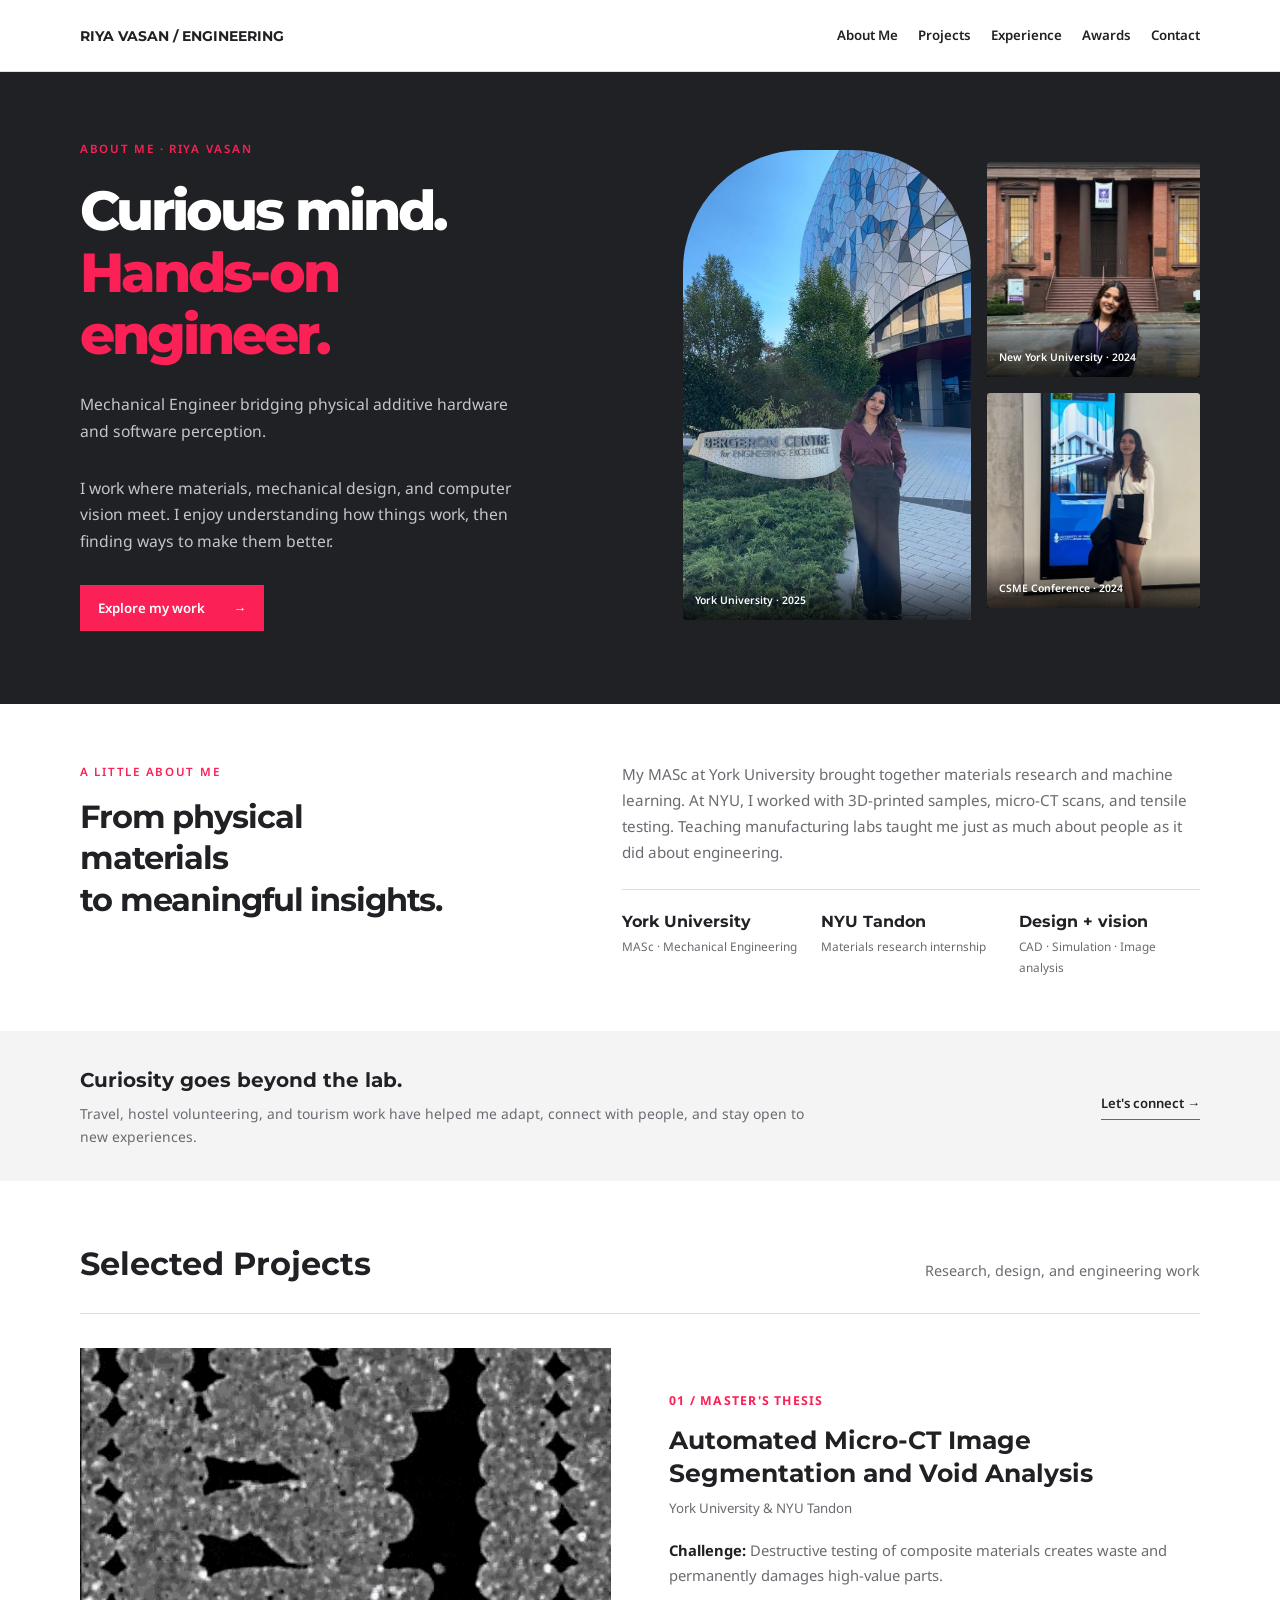
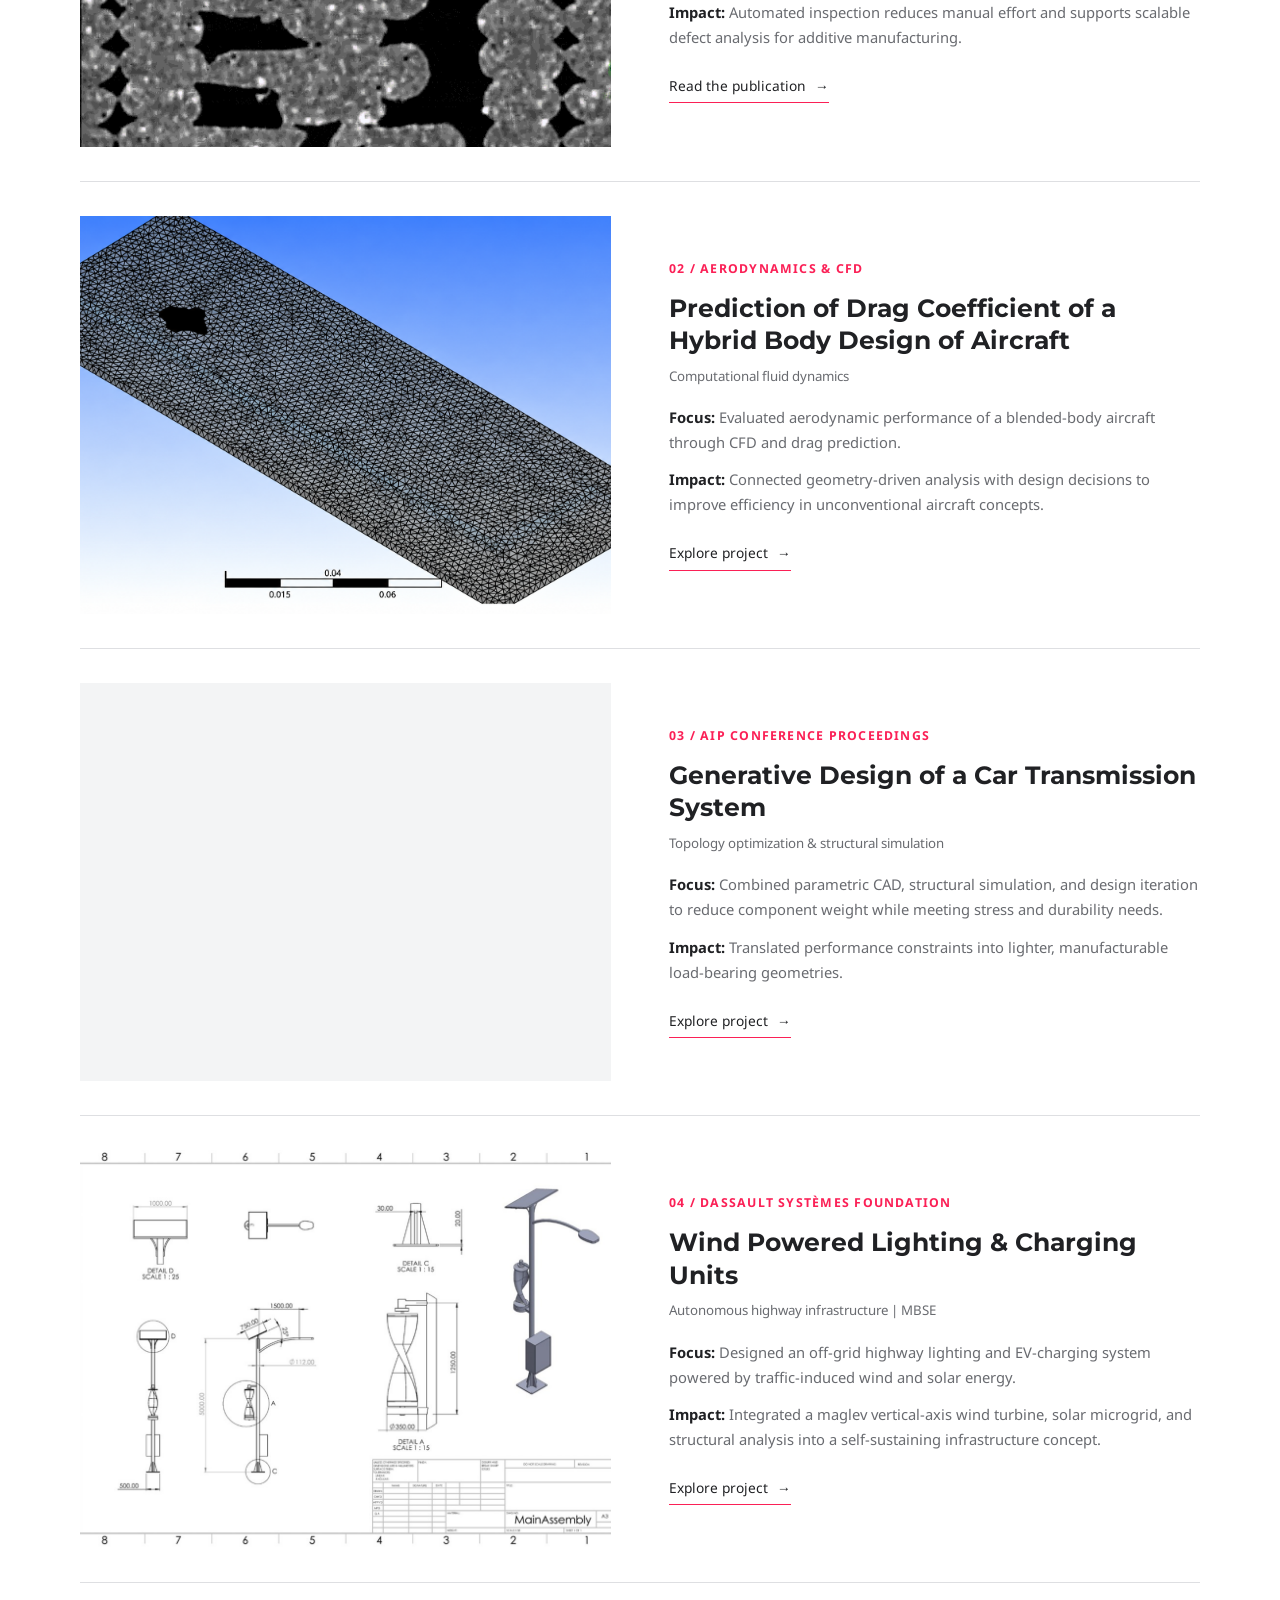
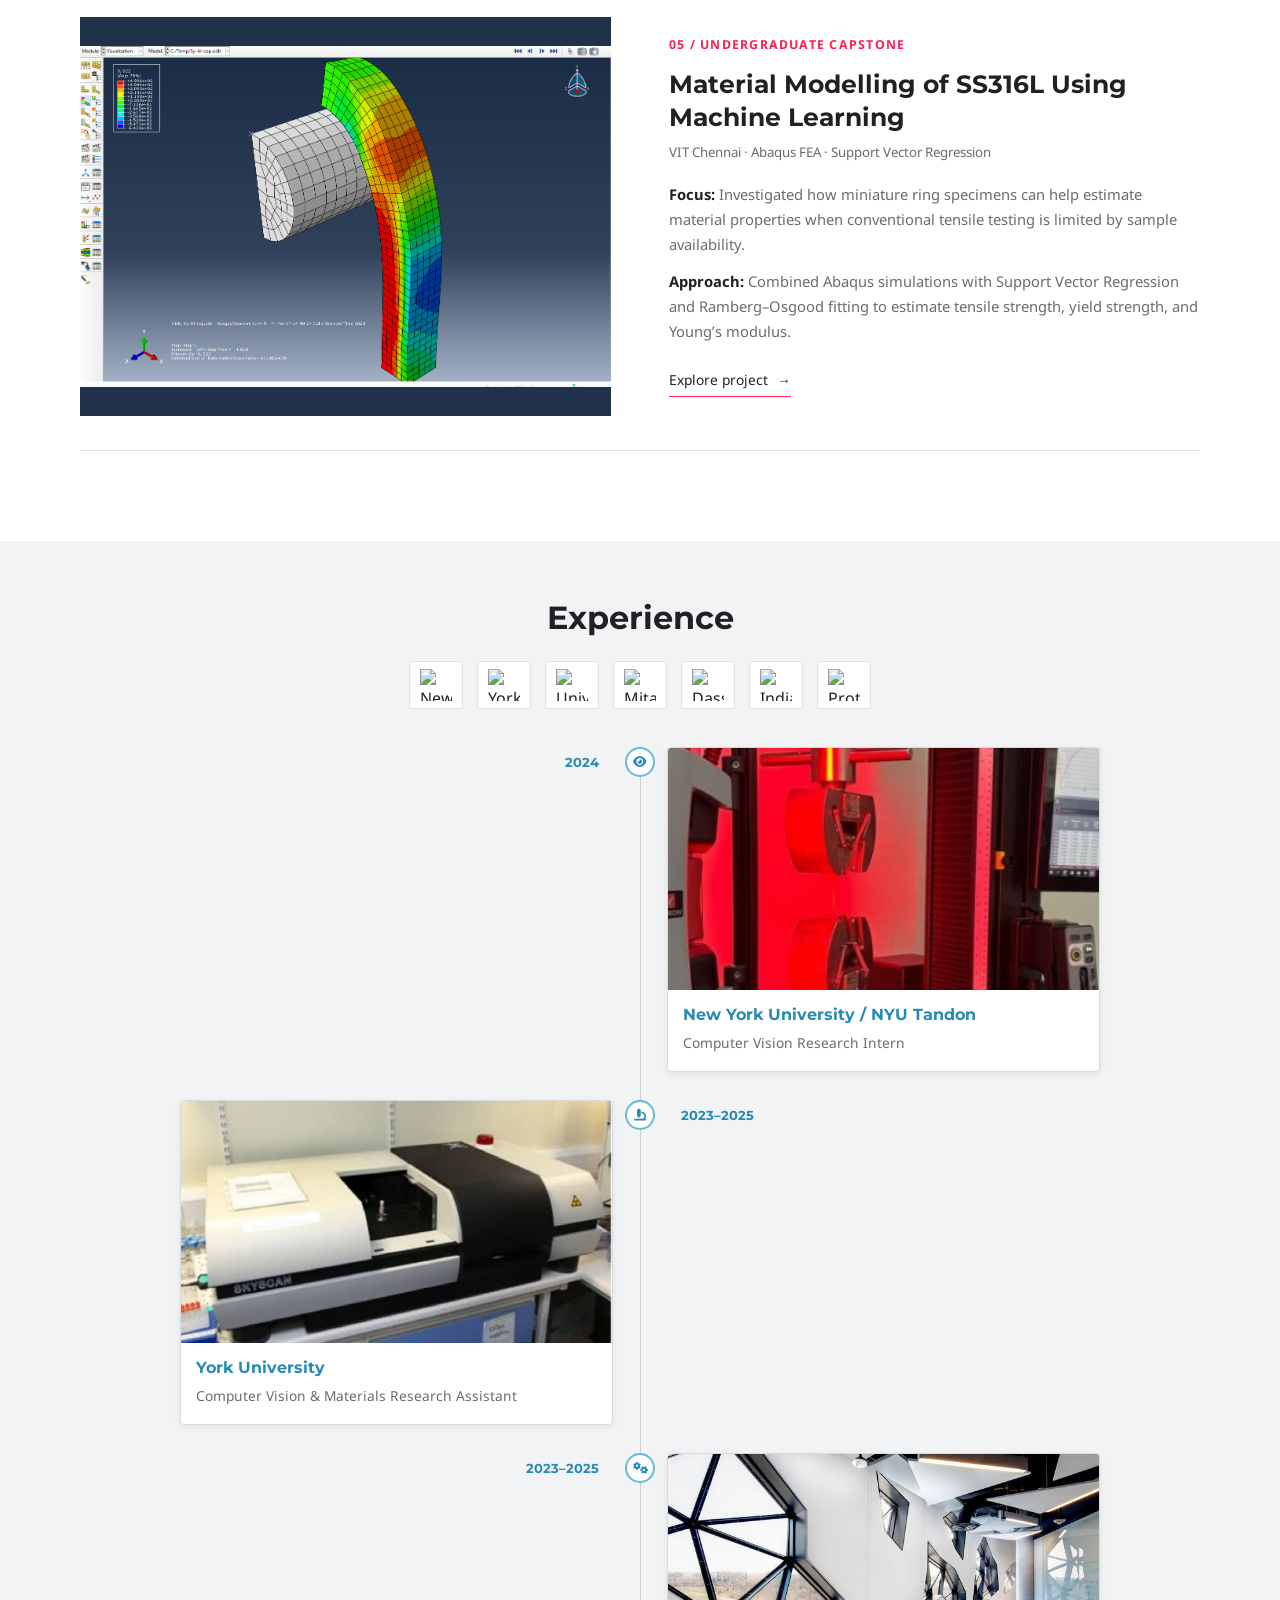
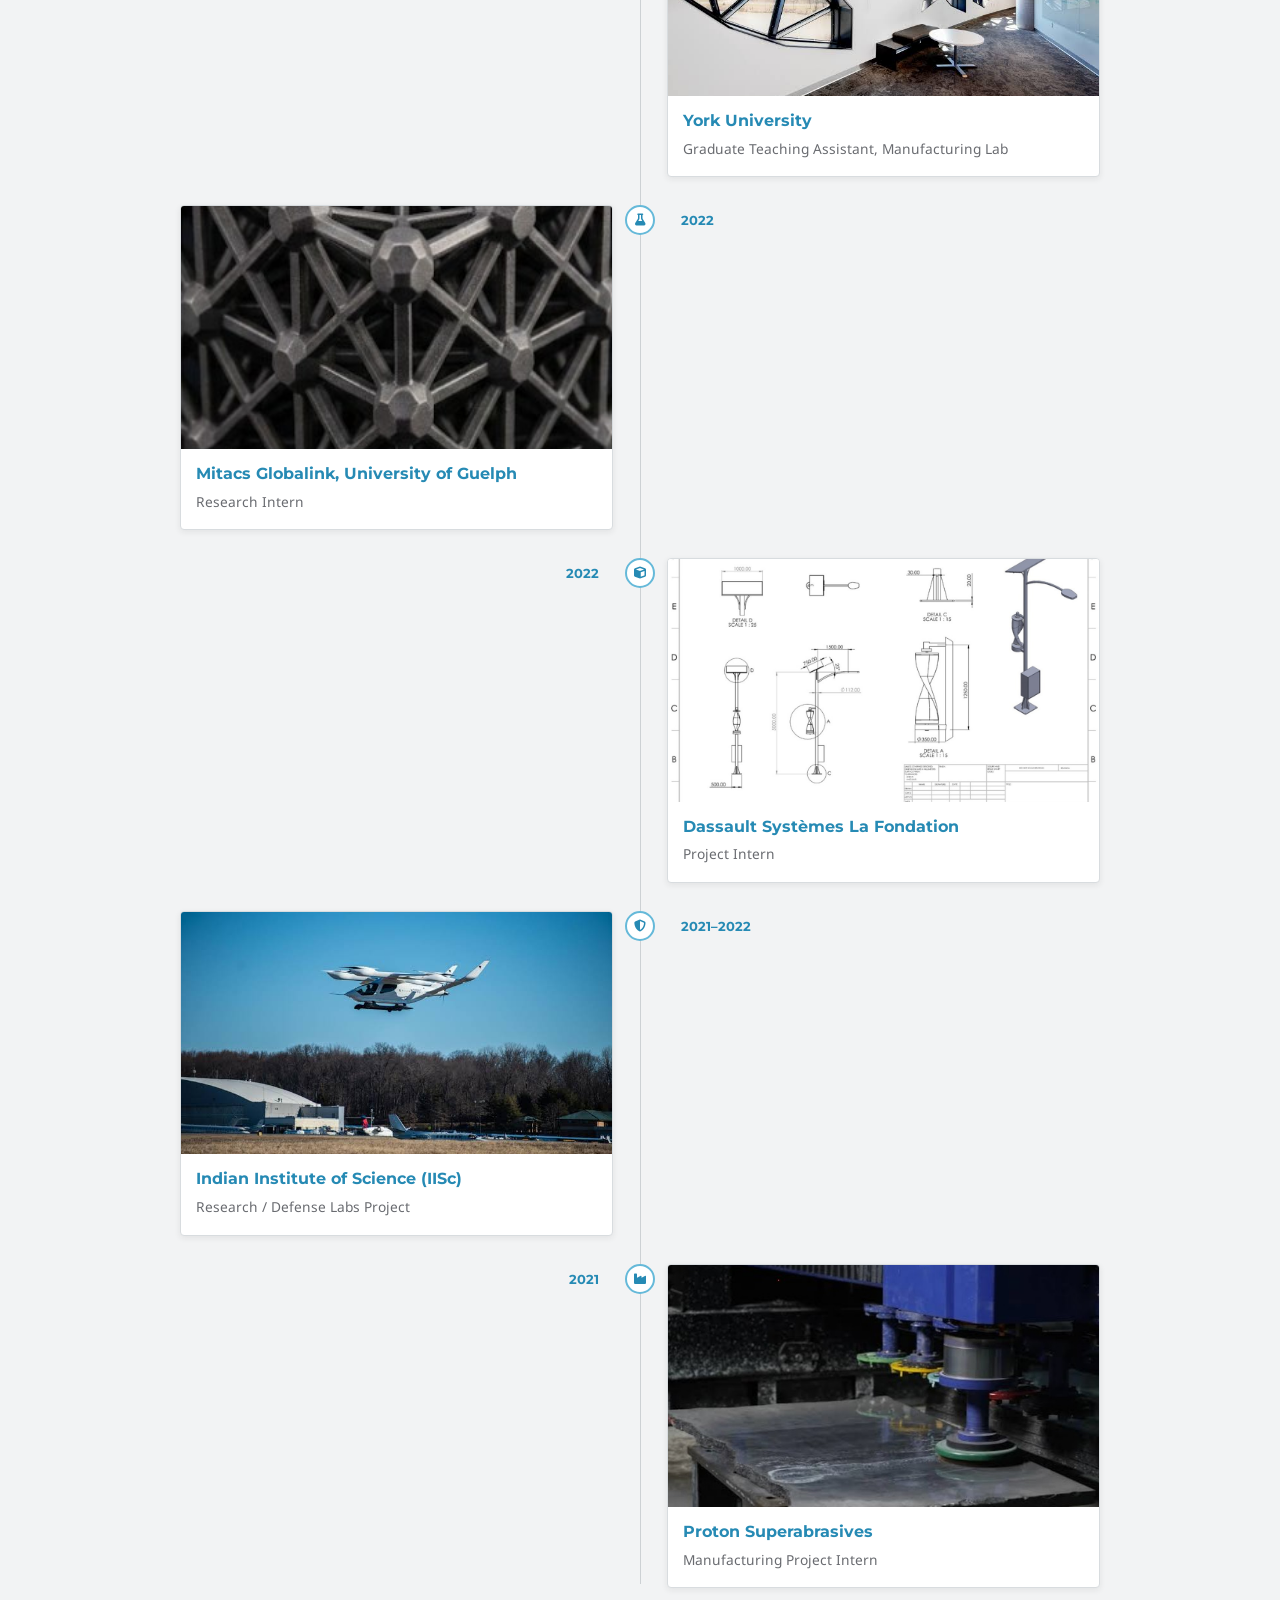
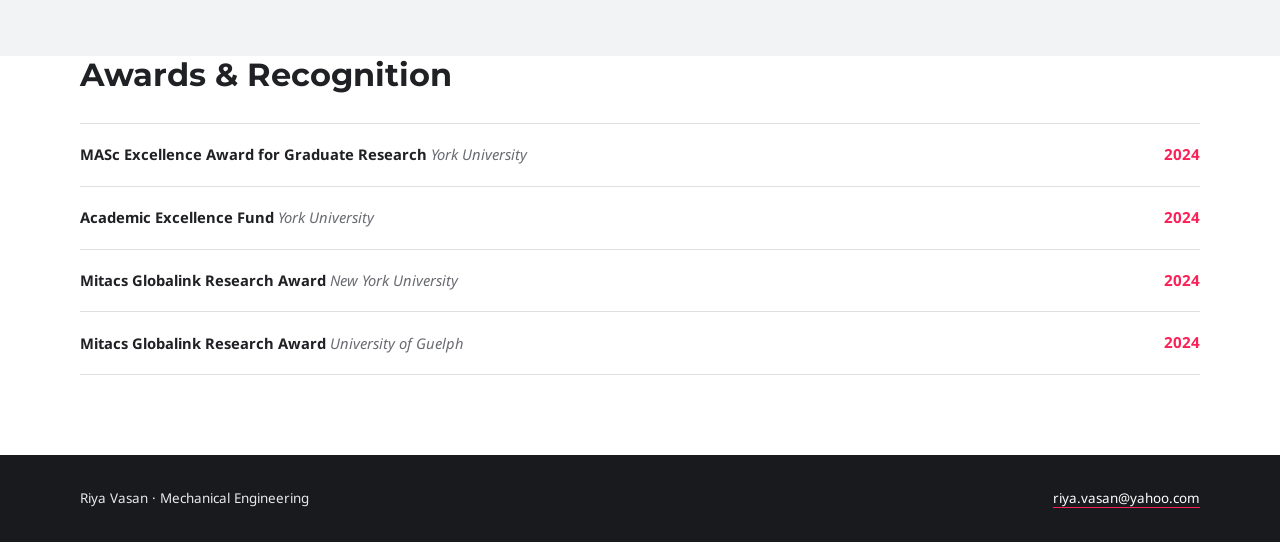
==== commit ffe1a9db: "Restore portfolio catchphrases and add SS316L capstone project" ====
--- a/index.html
+++ b/index.html
@@ -44,7 +44,7 @@
             font: 700 .9rem 'Montserrat', sans-serif;
             text-decoration: none;
         }
-        .site-nav { display: flex; flex-wrap: wrap; gap: 20px; }
+        .site-nav { display: flex; flex-wrap: wrap; gap: 20px; }
         .site-header { flex-wrap: wrap; gap: 12px; padding-top: 12px; padding-bottom: 12px; }
         .site-nav a {
             font-size: .83rem;
@@ -353,13 +353,13 @@
             *, *::before, *::after { transition-duration: .01ms !important; }
         }
     </style>
-<style>#about :root{--ink:#202124;--paper:#fff;--pink:#fb2056;--muted:#686a70;--line:#dedfe2}#about *{box-sizing:border-box}#about body{margin:0;font:400 16px/1.7 'Noto Sans',sans-serif;color:var(--ink);background:var(--paper)}#about a{color:inherit}#about img{display:block;width:100%}#about h2,#about h2,#about h3{font-family:'Montserrat',sans-serif}#about header{display:flex;align-items:center;justify-content:space-between;gap:18px;padding:23px max(24px,calc((100vw - 1160px)/2));border-bottom:1px solid var(--line)}#about .brand{font:700 .85rem 'Montserrat',sans-serif;text-decoration:none}#about nav{display:flex;gap:26px}#about nav a{font-size:.8rem;font-weight:600;text-decoration:none}#about nav [aria-current],#about nav a:hover{color:var(--pink)}#about .wrap{width:min(1160px,calc(100% - 48px));margin:auto}#about .hero{background:var(--ink);color:white;overflow:hidden}#about .hero-inner{display:grid;grid-template-columns:1.05fr 1fr;gap:60px;align-items:center;padding:62px 0 68px}#about .eyebrow{font-size:.72rem;font-weight:600;letter-spacing:.15em;text-transform:uppercase;color:var(--pink);margin:0 0 22px}#about .hero h1{font-size:clamp(38px,4.3vw,62px);line-height:1.12;letter-spacing:-.055em;margin:0 0 26px;font-weight:800}#about .hero h1 span{display:block;color:var(--pink)}#about .intro{max-width:450px;color:#c5c6ca;margin:0 0 30px;font-size:.98rem}#about .cta{display:inline-flex;align-items:center;gap:28px;padding:12px 18px;background:var(--pink);color:white;text-decoration:none;font-size:.83rem;font-weight:600}#about .cta:hover{background:#de174a}#about .photo-collage{display:grid;grid-template-columns:1.35fr 1fr;gap:16px;align-items:center;position:relative}#about .photo-collage figure{margin:0;position:relative}#about .main-photo{grid-row:1 / 3}#about .main-photo img{height:470px;object-fit:cover;object-position:55% 80%;border-radius:120px 120px 3px 3px}#about .small-photo img{height:215px;object-fit:cover;object-position:center 75%;border-radius:3px}#about .small-photo:nth-child(2){margin-top:28px}#about .small-photo:nth-child(3){margin-bottom:28px}#about .photo-collage figcaption{position:absolute;bottom:0;left:0;right:0;padding:25px 12px 10px;font-size:.65rem;font-weight:600;background:linear-gradient(transparent,rgba(0,0,0,.78));color:white}#about .main-photo figcaption{border-radius:0 0 3px 3px}#about .story{display:grid;grid-template-columns:1fr 1.25fr;gap:80px;padding:58px 0 54px}#about .story .eyebrow{margin-bottom:14px}#about .story h2{font-size:32px;line-height:1.3;letter-spacing:-.035em;margin:0;max-width:370px}#about .story-copy>p{margin:0 0 24px;color:var(--muted);font-size:.95rem}#about .facts{display:grid;grid-template-columns:repeat(3,1fr);gap:18px;padding-top:22px;border-top:1px solid var(--line)}#about .facts strong{display:block;font:700 1rem 'Montserrat',sans-serif}#about .facts span{display:block;font-size:.74rem;color:var(--muted);margin-top:5px}#about .beyond{background:#f4f4f5}#about .beyond-inner{display:flex;align-items:center;justify-content:space-between;gap:50px;padding:32px 0}#about .beyond h2{font-size:20px;margin:0 0 5px}#about .beyond p{font-size:.87rem;color:var(--muted);max-width:740px;margin:0}#about .text-link{font-size:.82rem;font-weight:600;text-decoration:none;border-bottom:1px solid var(--pink);padding-bottom:5px;white-space:nowrap}#about .text-link:hover{color:var(--pink)}#about footer{padding:25px 0;font-size:.74rem;color:var(--muted)}#about .footer-inner{display:flex;justify-content:space-between;gap:20px}#about a:focus-visible{outline:2px solid var(--pink);outline-offset:5px}@media(max-width:900px){#about .hero-inner{gap:30px}#about .hero h1{font-size:44px}#about .main-photo img{height:410px}#about .small-photo img{height:180px}#about .story{gap:35px}}@media(max-width:640px){#about header{padding:18px;flex-wrap:wrap}#about .brand{font-size:.76rem}#about nav{gap:18px}#about nav a{font-size:.74rem}#about .wrap{width:calc(100% - 36px)}#about .hero-inner{grid-template-columns:1fr;gap:36px;padding:38px 0 42px}#about .hero h1{font-size:43px}#about .intro{margin-bottom:24px}#about .photo-collage{max-width:460px;width:100%;margin:auto;gap:12px}#about .main-photo img{height:380px}#about .small-photo img{height:165px}#about .story{grid-template-columns:1fr;gap:22px;padding:36px 0}#about .story h2{font-size:27px}#about .facts{gap:10px}#about .facts strong{font-size:.88rem}#about .beyond-inner{display:block;padding:26px 0}#about .beyond p{margin-bottom:18px}#about .footer-inner{flex-wrap:wrap}}@media(prefers-reduced-motion:reduce){#about html{scroll-behavior:auto}}
+<style>#about :root{--ink:#202124;--paper:#fff;--pink:#fb2056;--muted:#686a70;--line:#dedfe2}#about *{box-sizing:border-box}#about body{margin:0;font:400 16px/1.7 'Noto Sans',sans-serif;color:var(--ink);background:var(--paper)}#about a{color:inherit}#about img{display:block;width:100%}#about h2,#about h2,#about h3{font-family:'Montserrat',sans-serif}#about header{display:flex;align-items:center;justify-content:space-between;gap:18px;padding:23px max(24px,calc((100vw - 1160px)/2));border-bottom:1px solid var(--line)}#about .brand{font:700 .85rem 'Montserrat',sans-serif;text-decoration:none}#about nav{display:flex;gap:26px}#about nav a{font-size:.8rem;font-weight:600;text-decoration:none}#about nav [aria-current],#about nav a:hover{color:var(--pink)}#about .wrap{width:min(1160px,calc(100% - 48px));margin:auto}#about .hero{background:var(--ink);color:white;overflow:hidden}#about .hero-inner{display:grid;grid-template-columns:1.05fr 1fr;gap:60px;align-items:center;padding:62px 0 68px}#about .eyebrow{font-size:.72rem;font-weight:600;letter-spacing:.15em;text-transform:uppercase;color:var(--pink);margin:0 0 22px}#about .hero h1{font-size:clamp(38px,4.3vw,62px);line-height:1.12;letter-spacing:-.055em;margin:0 0 26px;font-weight:800}#about .hero h1 span{display:block;color:var(--pink)}#about .intro{max-width:450px;color:#c5c6ca;margin:0 0 30px;font-size:.98rem}#about .cta{display:inline-flex;align-items:center;gap:28px;padding:12px 18px;background:var(--pink);color:white;text-decoration:none;font-size:.83rem;font-weight:600}#about .cta:hover{background:#de174a}#about .photo-collage{display:grid;grid-template-columns:1.35fr 1fr;gap:16px;align-items:center;position:relative}#about .photo-collage figure{margin:0;position:relative}#about .main-photo{grid-row:1 / 3}#about .main-photo img{height:470px;object-fit:cover;object-position:55% 80%;border-radius:120px 120px 3px 3px}#about .small-photo img{height:215px;object-fit:cover;object-position:center 75%;border-radius:3px}#about .small-photo:nth-child(2){margin-top:28px}#about .small-photo:nth-child(3){margin-bottom:28px}#about .photo-collage figcaption{position:absolute;bottom:0;left:0;right:0;padding:25px 12px 10px;font-size:.65rem;font-weight:600;background:linear-gradient(transparent,rgba(0,0,0,.78));color:white}#about .main-photo figcaption{border-radius:0 0 3px 3px}#about .story{display:grid;grid-template-columns:1fr 1.25fr;gap:80px;padding:58px 0 54px}#about .story .eyebrow{margin-bottom:14px}#about .story h2{font-size:32px;line-height:1.3;letter-spacing:-.035em;margin:0;max-width:370px}#about .story-copy>p{margin:0 0 24px;color:var(--muted);font-size:.95rem}#about .facts{display:grid;grid-template-columns:repeat(3,1fr);gap:18px;padding-top:22px;border-top:1px solid var(--line)}#about .facts strong{display:block;font:700 1rem 'Montserrat',sans-serif}#about .facts span{display:block;font-size:.74rem;color:var(--muted);margin-top:5px}#about .beyond{background:#f4f4f5}#about .beyond-inner{display:flex;align-items:center;justify-content:space-between;gap:50px;padding:32px 0}#about .beyond h2{font-size:20px;margin:0 0 5px}#about .beyond p{font-size:.87rem;color:var(--muted);max-width:740px;margin:0}#about .text-link{font-size:.82rem;font-weight:600;text-decoration:none;border-bottom:1px solid var(--pink);padding-bottom:5px;white-space:nowrap}#about .text-link:hover{color:var(--pink)}#about footer{padding:25px 0;font-size:.74rem;color:var(--muted)}#about .footer-inner{display:flex;justify-content:space-between;gap:20px}#about a:focus-visible{outline:2px solid var(--pink);outline-offset:5px}@media(max-width:900px){#about .hero-inner{gap:30px}#about .hero h1{font-size:44px}#about .main-photo img{height:410px}#about .small-photo img{height:180px}#about .story{gap:35px}}@media(max-width:640px){#about header{padding:18px;flex-wrap:wrap}#about .brand{font-size:.76rem}#about nav{gap:18px}#about nav a{font-size:.74rem}#about .wrap{width:calc(100% - 36px)}#about .hero-inner{grid-template-columns:1fr;gap:36px;padding:38px 0 42px}#about .hero h1{font-size:43px}#about .intro{margin-bottom:24px}#about .photo-collage{max-width:460px;width:100%;margin:auto;gap:12px}#about .main-photo img{height:380px}#about .small-photo img{height:165px}#about .story{grid-template-columns:1fr;gap:22px;padding:36px 0}#about .story h2{font-size:27px}#about .facts{gap:10px}#about .facts strong{font-size:.88rem}#about .beyond-inner{display:block;padding:26px 0}#about .beyond p{margin-bottom:18px}#about .footer-inner{flex-wrap:wrap}}@media(prefers-reduced-motion:reduce){#about html{scroll-behavior:auto}}
 #about .hero{display:block;padding:0}#about{width:100vw;margin-left:calc(50% - 50vw);scroll-margin-top:0;margin-bottom:64px}#about .wrap{width:min(1120px,calc(100% - 48px))}#about .hero h1{font:800 clamp(38px,4.3vw,62px)/1.12 'Montserrat',sans-serif;letter-spacing:-.055em;color:#fff;margin:0 0 26px}#about .hero h1 span{display:block;color:var(--pink)}@media(max-width:640px){#about .wrap{width:calc(100% - 36px)}#about .hero h1{font-size:43px}}</style></head>
 <body>
     <header class="site-header">
         <a class="site-brand" href="#about">RIYA VASAN / ENGINEERING</a>
         <nav class="site-nav" aria-label="Main navigation">
-            <a href="#about">About Me</a>
+            <a href="#about">About Me</a>
             <a href="#projects">Projects</a>
             <a href="#experience">Experience</a>
             <a href="#awards">Awards</a>
@@ -367,11 +367,11 @@
         </nav>
     </header>
 
-    <main class="container" id="content">
-<section id="about" aria-label="About Me"><section class="hero" aria-label="Introduction"><div class="wrap hero-inner"><div><p class="eyebrow">About Me · Riya Vasan</p><p class="intro">I work where materials, mechanical design, and computer vision meet. I enjoy understanding how things work, then finding ways to make them better.</p><a class="cta" href="#projects">Explore my work <span aria-hidden="true">&rarr;</span></a></div>
-<div class="photo-collage" aria-label="Photos from my research journey"><figure class="main-photo"><img src="assets/about-york.jpg" alt="Riya outside York University's Bergeron Centre after her master's thesis defense" width="480" height="853" loading="lazy"><figcaption>York University · 2025</figcaption></figure><figure class="small-photo"><img src="assets/about-nyu.jpg" alt="Riya at New York University during her research internship" width="480" height="853"><figcaption>New York University · 2024</figcaption></figure><figure class="small-photo"><img src="assets/about-csme.jpg" alt="Riya attending the CSME conference at the University of Toronto" width="480" height="853"><figcaption>CSME Conference · 2024</figcaption></figure></div></div></section>
-<section class="wrap story" aria-labelledby="story-title"><div><p class="eyebrow">A little about me</p><h2 id="story-title">From physical materials<br>to meaningful insights.</h2></div><div class="story-copy"><p>My MASc at York University brought together materials research and machine learning. At NYU, I worked with 3D-printed samples, micro-CT scans, and tensile testing. Teaching manufacturing labs taught me just as much about people as it did about engineering.</p><div class="facts"><div><strong>York University</strong><span>MASc · Mechanical Engineering</span></div><div><strong>NYU Tandon</strong><span>Materials research internship</span></div><div><strong>Design + vision</strong><span>CAD · Simulation · Image analysis</span></div></div></div></section>
-<section class="beyond" aria-labelledby="beyond-title"><div class="wrap beyond-inner"><div><h2 id="beyond-title">Curiosity goes beyond the lab.</h2><p>Travel, hostel volunteering, and tourism work have helped me adapt, connect with people, and stay open to new experiences.</p></div><a class="text-link" href="mailto:riya.vasan@yahoo.com">Let's connect &rarr;</a></div></section></section>
+    <main class="container" id="content">
+<section id="about" aria-label="About Me"><section class="hero" aria-labelledby="intro-title"><div class="wrap hero-inner"><div><p class="eyebrow">About Me · Riya Vasan</p><h1 id="intro-title">Curious mind.<span>Hands-on<br>engineer.</span></h1><p class="intro">Mechanical Engineer bridging physical additive hardware and software perception.</p><p class="intro">I work where materials, mechanical design, and computer vision meet. I enjoy understanding how things work, then finding ways to make them better.</p><a class="cta" href="#projects">Explore my work <span aria-hidden="true">&rarr;</span></a></div>
+<div class="photo-collage" aria-label="Photos from my research journey"><figure class="main-photo"><img src="assets/about-york.jpg" alt="Riya outside York University's Bergeron Centre after her master's thesis defense" width="480" height="853" loading="lazy"><figcaption>York University · 2025</figcaption></figure><figure class="small-photo"><img src="assets/about-nyu.jpg" alt="Riya at New York University during her research internship" width="480" height="853"><figcaption>New York University · 2024</figcaption></figure><figure class="small-photo"><img src="assets/about-csme.jpg" alt="Riya attending the CSME conference at the University of Toronto" width="480" height="853"><figcaption>CSME Conference · 2024</figcaption></figure></div></div></section>
+<section class="wrap story" aria-labelledby="story-title"><div><p class="eyebrow">A little about me</p><h2 id="story-title">From physical materials<br>to meaningful insights.</h2></div><div class="story-copy"><p>My MASc at York University brought together materials research and machine learning. At NYU, I worked with 3D-printed samples, micro-CT scans, and tensile testing. Teaching manufacturing labs taught me just as much about people as it did about engineering.</p><div class="facts"><div><strong>York University</strong><span>MASc · Mechanical Engineering</span></div><div><strong>NYU Tandon</strong><span>Materials research internship</span></div><div><strong>Design + vision</strong><span>CAD · Simulation · Image analysis</span></div></div></div></section>
+<section class="beyond" aria-labelledby="beyond-title"><div class="wrap beyond-inner"><div><h2 id="beyond-title">Curiosity goes beyond the lab.</h2><p>Travel, hostel volunteering, and tourism work have helped me adapt, connect with people, and stay open to new experiences.</p></div><a class="text-link" href="mailto:riya.vasan@yahoo.com">Let's connect &rarr;</a></div></section></section>
 
         <section aria-labelledby="projects">
             <div class="section-heading">
@@ -431,10 +431,20 @@
                         <a href="project-four.html" class="pub-link">Explore project <span aria-hidden="true">&rarr;</span></a>
                     </div>
                 </article>
+                <article class="project-card" id="capstone">
+                    <div class="project-media"><img src="assets/capstone/cp-elastoplastic-s22.png" alt="Abaqus stress contour of a small ring specimen loaded by a rigid pin" loading="lazy" decoding="async" style="object-fit:contain;background:#203249"></div>
+                    <div class="project-copy">
+                        <p class="project-index">05 / Undergraduate Capstone</p>
+                        <h3 class="project-title"><a href="project-five.html" class="project-link">Material Modelling of SS316L Using Machine Learning</a></h3>
+                        <p class="project-context">VIT Chennai · Abaqus FEA · Support Vector Regression</p>
+                        <ul><li><strong>Focus:</strong> Investigated how miniature ring specimens can help estimate material properties when conventional tensile testing is limited by sample availability.</li><li><strong>Approach:</strong> Combined Abaqus simulations with Support Vector Regression and Ramberg–Osgood fitting to estimate tensile strength, yield strength, and Young’s modulus.</li></ul>
+                        <a href="project-five.html" class="pub-link">Explore project <span aria-hidden="true">&rarr;</span></a>
+                    </div>
+                </article>
             </div>
         </section>
 
-        
+        
 <section id="experience" aria-labelledby="experience-heading">
             <div class="section-heading">
                 <h2 class="section-title" id="experience-heading">Experience</h2>
